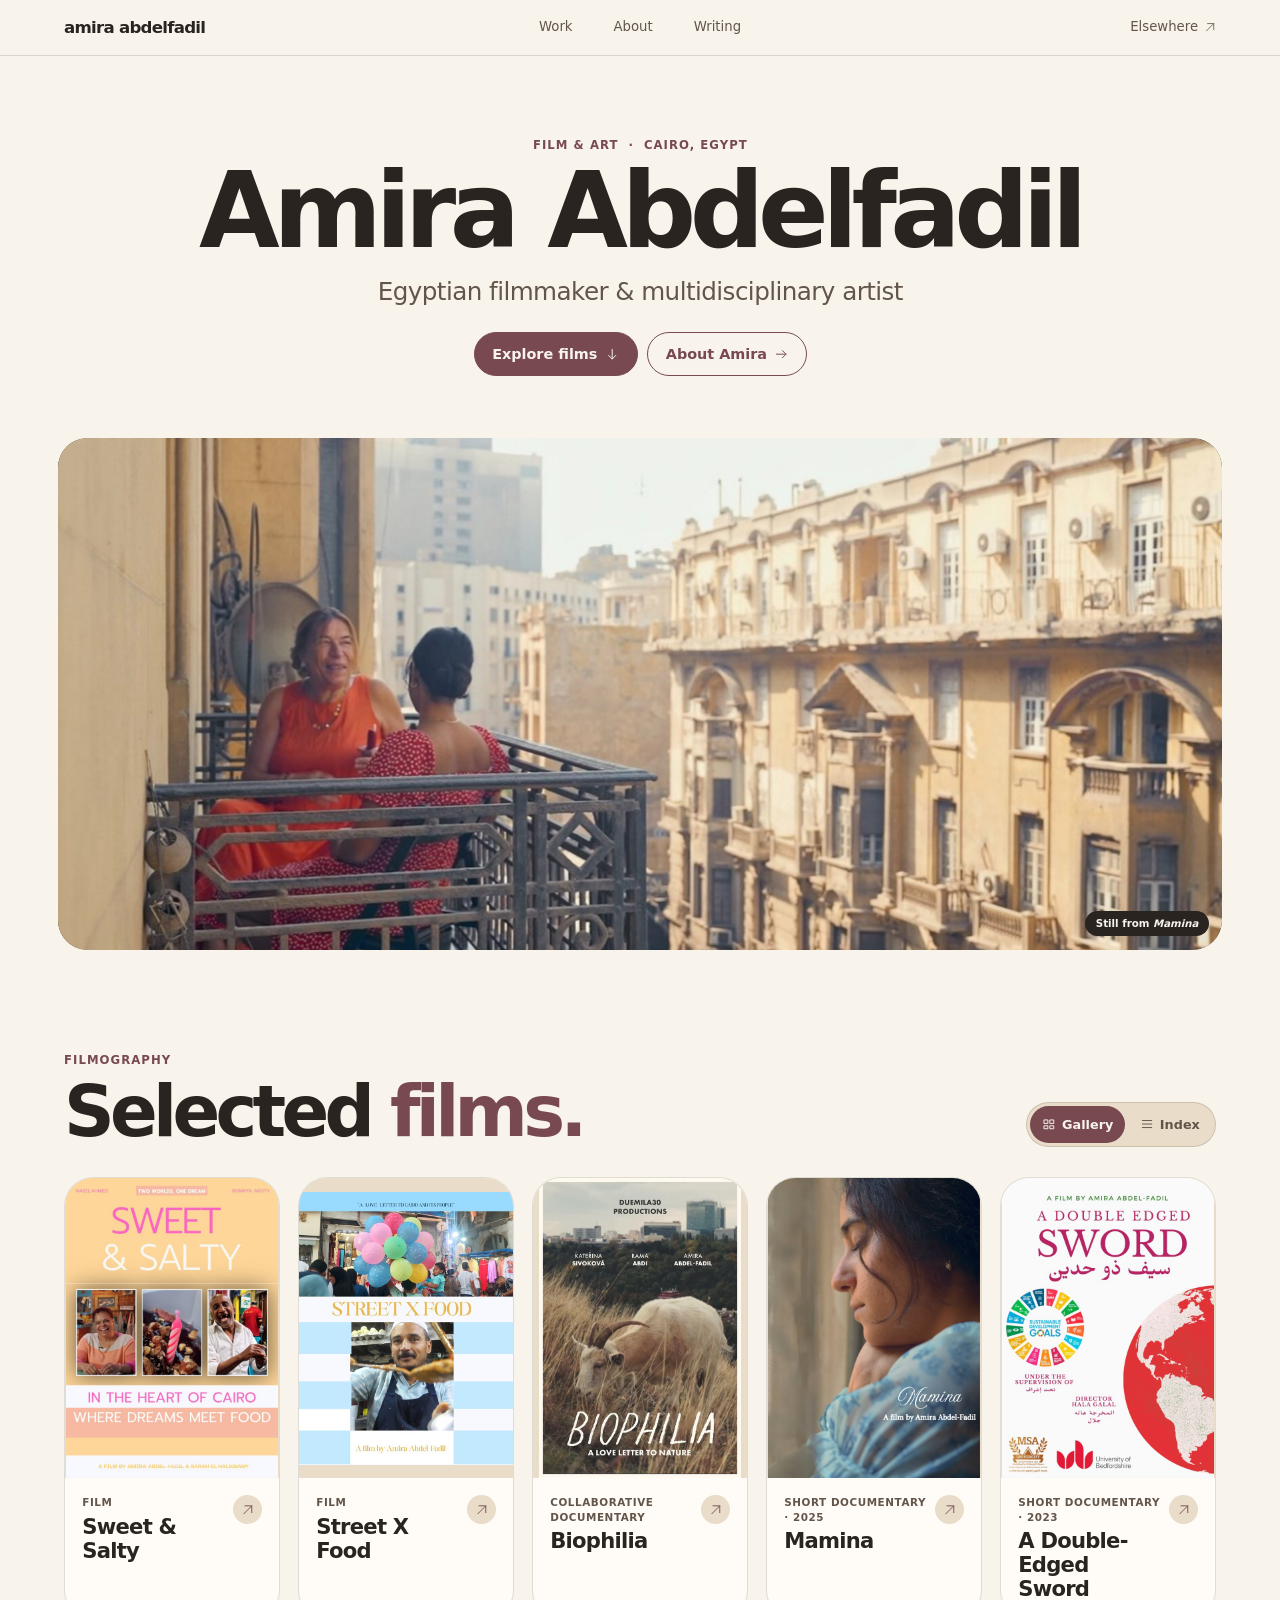
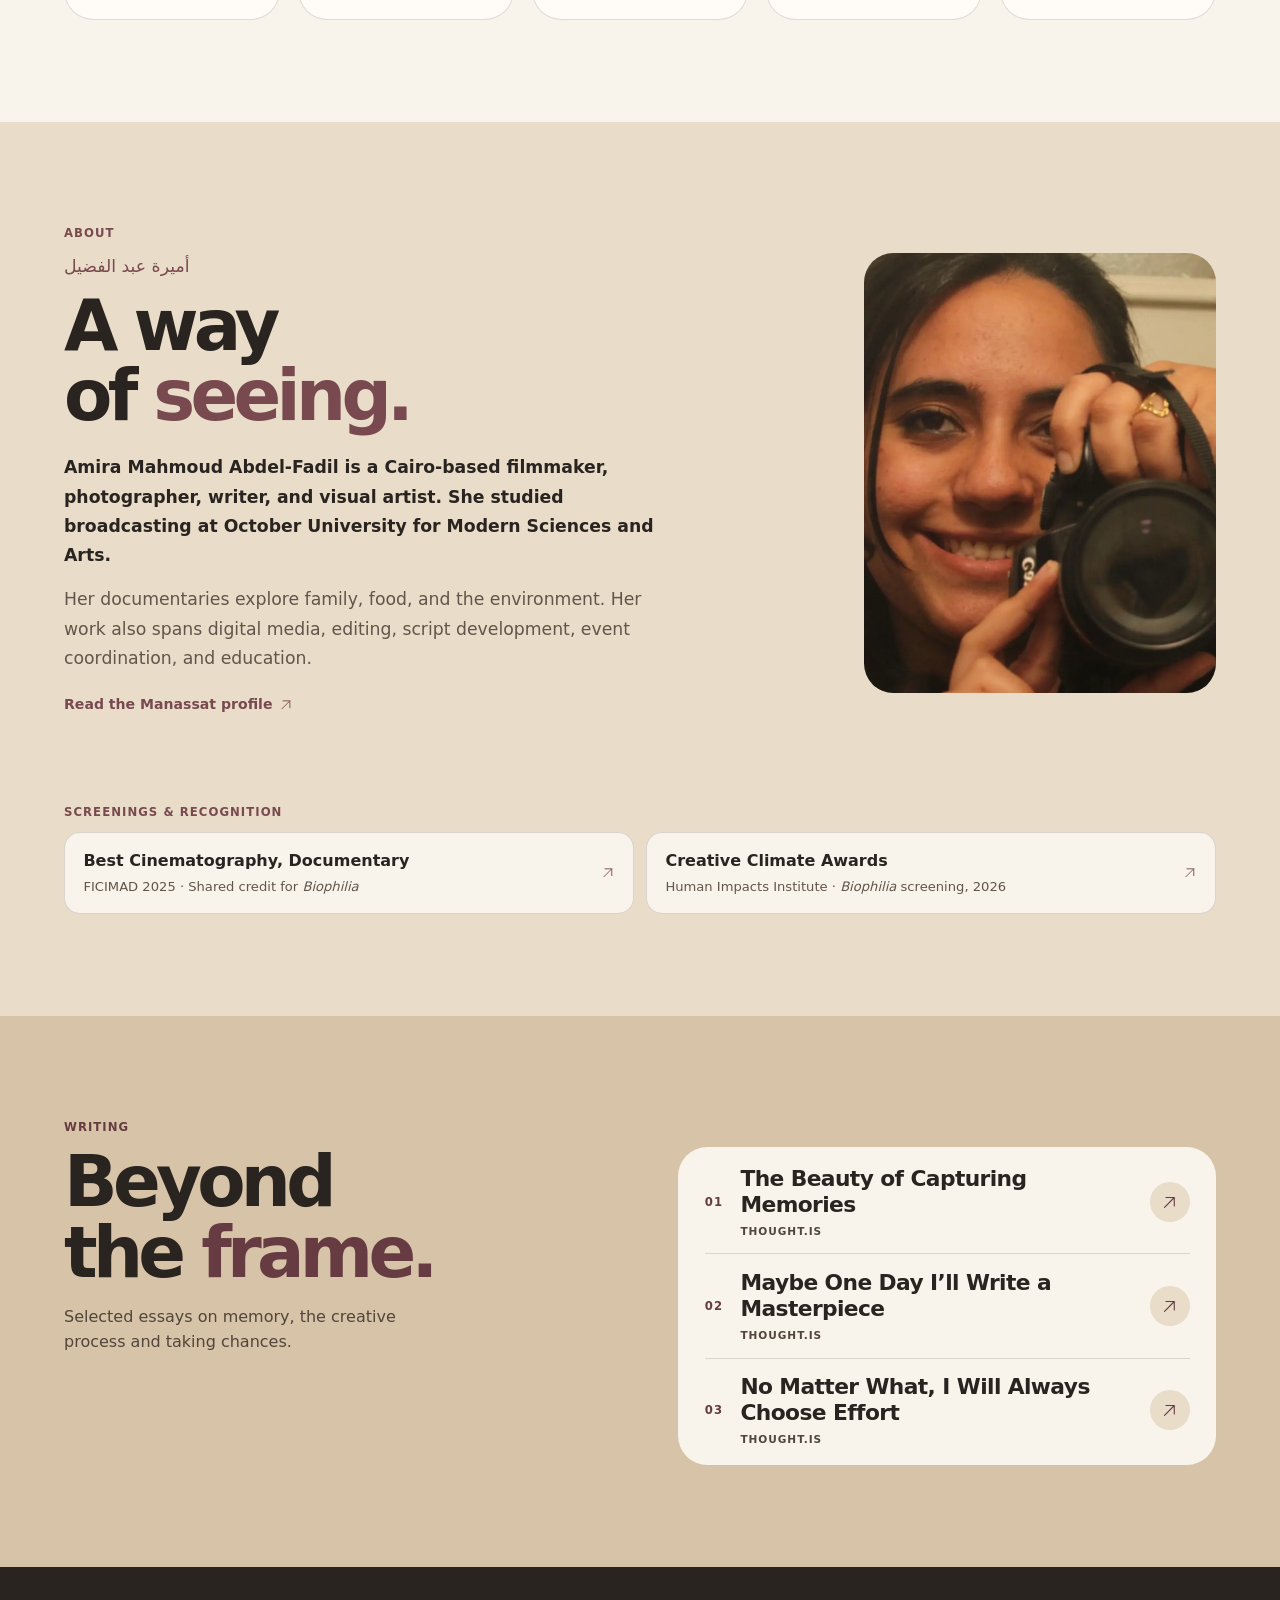
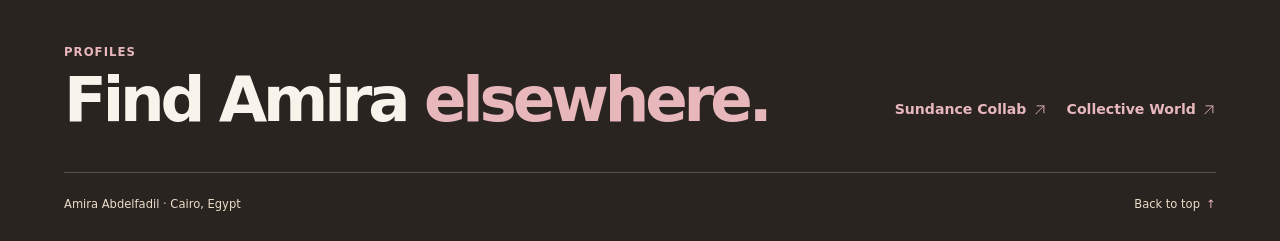
==== index.html @ 5627776b "Publish Amira’s film portfolio" ====
<!doctype html>
<html lang="en">
<head>
  <meta charset="utf-8">
  <meta name="viewport" content="width=device-width, initial-scale=1">
  <meta name="theme-color" content="#f8f4ec">
  <meta name="description" content="Selected films and writing by Amira Abdelfadil, an Egyptian filmmaker and multidisciplinary artist from Cairo.">
  <meta property="og:title" content="Amira Abdelfadil — Film & Art">
  <meta property="og:description" content="Selected films and writing by Amira Abdelfadil, filmmaker and multidisciplinary artist.">
  <meta property="og:image" content="https://theoneabdelrahman.github.io/amira-portfolio/assets/mamina-02.jpg">
  <link rel="stylesheet" href="style.css">
  <script src="site.js" defer></script>
  <title>Amira Abdelfadil — Film & Art</title>
</head>
<body>
  <a class="skip-link" href="#main">Skip to content</a>
  <svg class="symbols" xmlns="http://www.w3.org/2000/svg" aria-hidden="true">
    <symbol id="arrow-up-right" viewBox="0 0 24 24"><path d="M5 19 19 5M7 5h12v12"/></symbol>
    <symbol id="arrow-down" viewBox="0 0 24 24"><path d="M12 4v16m-6-6 6 6 6-6"/></symbol>
    <symbol id="arrow-right" viewBox="0 0 24 24"><path d="M4 12h16m-6-6 6 6-6 6"/></symbol>
    <symbol id="grid-icon" viewBox="0 0 24 24"><rect x="4" y="5" width="6" height="6"/><rect x="14" y="5" width="6" height="6"/><rect x="4" y="15" width="6" height="5"/><rect x="14" y="15" width="6" height="5"/></symbol>
    <symbol id="list-icon" viewBox="0 0 24 24"><path d="M4 6h16M4 12h16M4 18h16"/></symbol>
    <symbol id="close-icon" viewBox="0 0 24 24"><path d="m6 6 12 12M18 6 6 18"/></symbol>
  </svg>

  <header class="topbar">
    <a href="#top" class="brand" aria-label="amira abdelfadil, home">amira abdelfadil</a>
    <nav aria-label="Primary">
      <a href="#work">Work</a>
      <a href="#about">About</a>
      <a href="#writing">Writing</a>
    </nav>
    <a class="topbar-end" href="#elsewhere">Elsewhere <svg class="icon"><use href="#arrow-up-right"/></svg></a>
    <div class="read-progress" aria-hidden="true"></div>
  </header>

  <main id="main" tabindex="-1">
    <section class="hero" id="top" aria-labelledby="hero-title">
      <div class="hero-content">
        <p class="eyebrow hero-kicker">Film &amp; art <span aria-hidden="true">·</span> Cairo, Egypt</p>
        <h1 id="hero-title">Amira Abdelfadil</h1>
        <p class="hero-intro">Egyptian filmmaker &amp; multidisciplinary artist</p>
        <div class="hero-actions">
          <a class="pill" href="#work">Explore films <svg class="icon" aria-hidden="true"><use href="#arrow-down"/></svg></a>
          <a class="pill pill-secondary" href="#about">About Amira <svg class="icon" aria-hidden="true"><use href="#arrow-right"/></svg></a>
        </div>
      </div>
      <figure class="hero-media">
        <picture class="hero-visual">
          <source media="(max-width: 640px)" srcset="assets/mamina-02-small.jpg">
          <img src="assets/mamina-02.jpg" alt="Two women talk on a balcony overlooking Cairo" width="1344" height="709" fetchpriority="high">
        </picture>
        <figcaption class="frame-credit">Still from <i>Mamina</i></figcaption>
      </figure>
    </section>

    <section class="section work" id="work" aria-labelledby="work-title">
      <div class="section-tag eyebrow">Filmography</div>
      <div class="section-heading">
        <h2 class="display" id="work-title">Selected <em>films.</em></h2>
        <div class="view-switch" role="group" aria-label="Filmography view" hidden>
          <button type="button" data-view="gallery" aria-pressed="true"><svg class="icon"><use href="#grid-icon"/></svg> Gallery</button>
          <button type="button" data-view="index" aria-pressed="false"><svg class="icon"><use href="#list-icon"/></svg> Index</button>
        </div>
      </div>
      <div class="film-grid" data-layout="gallery">
        <article class="film-card">
          <a href="#project-sweet-and-salty" data-project="sweet-and-salty" class="film-link" aria-labelledby="film-sweet-and-salty">
            <div class="film-image"><img src="assets/sweet-and-salty-poster.jpg" alt="" width="636" height="900" loading="lazy"><span class="film-no eyebrow" aria-hidden="true">01</span></div>
            <div class="film-caption"><div><p class="eyebrow">Film</p><h3 id="film-sweet-and-salty">Sweet &amp; Salty</h3></div><span class="icon-circle"><svg class="icon" aria-hidden="true"><use href="#arrow-up-right"/></svg></span></div>
          </a>
        </article>
        <article class="film-card">
          <a href="#project-street-x-food" data-project="street-x-food" class="film-link" aria-labelledby="film-street-x-food">
            <div class="film-image"><img src="assets/street-x-food-poster.jpg" alt="" width="707" height="900" loading="lazy"><span class="film-no eyebrow" aria-hidden="true">02</span></div>
            <div class="film-caption"><div><p class="eyebrow">Film</p><h3 id="film-street-x-food">Street X Food</h3></div><span class="icon-circle"><svg class="icon" aria-hidden="true"><use href="#arrow-up-right"/></svg></span></div>
          </a>
        </article>
        <article class="film-card">
          <a href="#project-biophilia" data-project="biophilia" class="film-link" aria-labelledby="film-biophilia">
            <div class="film-image"><img src="assets/biophilia-poster.jpg" alt="" width="607" height="900" loading="lazy"><span class="film-no eyebrow" aria-hidden="true">03</span></div>
            <div class="film-caption"><div><p class="eyebrow">Collaborative documentary</p><h3 id="film-biophilia">Biophilia</h3></div><span class="icon-circle"><svg class="icon" aria-hidden="true"><use href="#arrow-up-right"/></svg></span></div>
          </a>
        </article>
        <article class="film-card">
          <a href="#project-mamina" data-project="mamina" class="film-link" aria-labelledby="film-mamina">
            <div class="film-image"><img src="assets/mamina-poster.jpg" alt="" width="637" height="900" loading="lazy"><span class="film-no eyebrow" aria-hidden="true">04</span></div>
            <div class="film-caption"><div><p class="eyebrow">Short documentary · 2025</p><h3 id="film-mamina">Mamina</h3></div><span class="icon-circle"><svg class="icon" aria-hidden="true"><use href="#arrow-up-right"/></svg></span></div>
          </a>
        </article>
        <article class="film-card">
          <a href="#project-double-edged-sword" data-project="double-edged-sword" class="film-link" aria-labelledby="film-double-edged-sword">
            <div class="film-image"><img src="assets/double-edged-sword-poster.jpg" alt="" width="636" height="900" loading="lazy"><span class="film-no eyebrow" aria-hidden="true">05</span></div>
            <div class="film-caption"><div><p class="eyebrow">Short documentary · 2023</p><h3 id="film-double-edged-sword">A Double-Edged Sword</h3></div><span class="icon-circle"><svg class="icon" aria-hidden="true"><use href="#arrow-up-right"/></svg></span></div>
          </a>
        </article>
      </div>
      <div class="film-details">
        <article class="film-detail" id="project-sweet-and-salty">
          <div class="project-lead">
            <img class="project-poster" src="assets/sweet-and-salty-poster.jpg" alt="Sweet &amp; Salty poster" width="636" height="900" loading="lazy">
            <div class="dialog-copy">
              <p class="eyebrow">Film</p>
              <h3 tabindex="-1">Sweet &amp; Salty</h3>
              <h4>Synopsis</h4>
              <p>From the heart of Cairo, Nabil and Somaya are strangers pursuing dreams rooted in their love of food. Though their paths are different, their stories echo one another. Each navigates the delicate space between ambition and circumstance, shaped by memory, sacrifice, and the people who surround them.</p>
              <dl><div><dt>A film by</dt><dd>Amira Abdel-Fadil &amp; Sarah El Halawany</dd></div></dl>
            </div>
          </div>
        </article>
        <article class="film-detail" id="project-street-x-food">
          <div class="project-lead">
            <img class="project-poster" src="assets/street-x-food-poster.jpg" alt="Street X Food poster" width="707" height="900" loading="lazy">
            <div class="dialog-copy">
              <p class="eyebrow">Film</p>
              <h3 tabindex="-1">Street X Food</h3>
              <h4>Poster tagline</h4>
              <p>“A love letter to Cairo and its people.”</p>
              <dl><div><dt>A film by</dt><dd>Amira Abdel-Fadil</dd></div></dl>
            </div>
          </div>
          <div class="film-stills">
            <h4>Film stills</h4>
            <div class="still-grid">
              <img src="assets/street-x-food-01.jpg" alt="A pan of food at a street food stand" width="1120" height="573" loading="lazy">
              <img src="assets/street-x-food-02.jpg" alt="Two men seated in a market street" width="1120" height="571" loading="lazy">
              <img src="assets/street-x-food-03.jpg" alt="Birds perched along a steel structure against a blue sky" width="1120" height="573" loading="lazy">
              <img src="assets/street-x-food-04.jpg" alt="The Nile and a palm-lined bank in daylight" width="1120" height="574" loading="lazy">
            </div>
          </div>
        </article>
        <article class="film-detail" id="project-biophilia">
          <div class="project-lead">
            <img class="project-poster" src="assets/biophilia-poster.jpg" alt="Biophilia poster" width="607" height="900" loading="lazy">
            <div class="dialog-copy">
              <p class="eyebrow">Collaborative documentary · 29 min 53 sec</p>
              <h3 tabindex="-1">Biophilia</h3>
              <h4>Synopsis</h4>
              <p>In this increasingly fast-paced world, especially in big urban cities, everything is becoming man-made, and we indulge and indulge. Every once in a while, if we’re lucky enough, we get to turn the volume down and be humbled by the greatest artist: nature. It has the ability to remind us of what is real and natural amidst the noise. This is an open invitation to embrace the beauty of nature in urban spaces, notice what it can be despite endless urbanization, and become one with it. While everything manufactured can seem like a feat of genius, nature, too, deserves to be celebrated and embraced.</p>
              <dl><div><dt>Co-directors</dt><dd>Kateřina Sivoková, Rama Abdi &amp; Amira Abdel-Fadil</dd></div><div><dt>Recognition</dt><dd>FICIMAD 2025 Best Cinematography, Documentary (shared)</dd></div></dl>
              <div class="dialog-links"><a class="line-link" href="https://www.humanimpactsinstitute.org/product-page/biophilia-amira-abdel-fadil">Exhibition listing <svg class="icon" aria-hidden="true"><use href="#arrow-up-right"/></svg></a><a class="line-link" href="https://www.greenfestival.pl/wp-content/uploads/2025/08/Folder-ENG-2025_compressed.pdf">Festival credits <svg class="icon" aria-hidden="true"><use href="#arrow-up-right"/></svg></a></div>
            </div>
          </div>
          <div class="film-stills">
            <h4>Film stills</h4>
            <div class="still-grid">
              <img src="assets/biophilia-01.jpg" alt="A tree and a green cart along an urban road" width="1120" height="563" loading="lazy">
              <img src="assets/biophilia-02.jpg" alt="A person in blue looking down a narrow city street" width="1120" height="652" loading="lazy">
              <img src="assets/biophilia-03.jpg" alt="A goat with a city in the distance" width="1120" height="630" loading="lazy">
            </div>
          </div>
        </article>
        <article class="film-detail" id="project-mamina">
          <div class="project-lead">
            <img class="project-poster" src="assets/mamina-poster.jpg" alt="Mamina poster" width="637" height="900" loading="lazy">
            <div class="dialog-copy">
              <p class="eyebrow">Short documentary · Manassat 2025</p>
              <h3 tabindex="-1">Mamina <span lang="ar" dir="rtl">مامينا</span></h3>
              <h4>Synopsis</h4>
              <p>Amira, a young woman deeply attached to her grandmother, is struggling to cope with her loss. Their bond was nurtured in her grandmother’s kitchen through cooking and sharing meals together. Now, without her grandmother’s abundant love, Amira feels lost and misses her terribly. As she grieves and searches for love in those around her, including her mother, and within herself, she begins to uncover what might be the key to moving forward despite the pain.</p>
              <dl><div><dt>Director &amp; writer</dt><dd>Amira Mahmoud Abdel-Fadil</dd></div><div><dt>Producer</dt><dd>IMS Nazra</dd></div><div><dt>Cinematography</dt><dd>Menna Ahmed</dd></div><div><dt>Editing</dt><dd>Hisham Abdelrazek</dd></div></dl>
              <div class="dialog-links"><a class="line-link" href="https://collab.sundance.org/catalog/Mamina-2026-01-28-044318">Sundance Collab preview <svg class="icon" aria-hidden="true"><use href="#arrow-up-right"/></svg></a><a class="line-link" href="https://fife-turbot-aj3c.squarespace.com/2025-films/mamina">Festival credits <svg class="icon" aria-hidden="true"><use href="#arrow-up-right"/></svg></a></div>
            </div>
          </div>
          <div class="film-stills">
            <h4>Film stills</h4>
            <div class="still-grid">
              <img src="assets/mamina-01.jpg" alt="A pot and pan on a kitchen stove" width="1120" height="578" loading="lazy">
              <img src="assets/mamina-02.jpg" alt="Two women talk on a balcony overlooking Cairo" width="1344" height="709" loading="lazy">
              <img src="assets/mamina-03.jpg" alt="Two people in bright clothes lying in grass" width="1120" height="624" loading="lazy">
            </div>
          </div>
        </article>
        <article class="film-detail" id="project-double-edged-sword">
          <div class="project-lead">
            <img class="project-poster" src="assets/double-edged-sword-poster.jpg" alt="A Double-Edged Sword poster" width="636" height="900" loading="lazy">
            <div class="dialog-copy">
              <p class="eyebrow">Short documentary · Manassat 2023 · 13 min 15 sec</p>
              <h3 tabindex="-1">A Double-Edged Sword <span lang="ar" dir="rtl">سيف ذو حدين</span></h3>
              <h4>Synopsis</h4>
              <p>A short documentary about food waste in the food chain and its link to climate change and hunger.</p>
              <dl><div><dt>Director, producer, cinematographer &amp; editor</dt><dd>Amira Abdel-Fadil</dd></div><div><dt>Co-writers</dt><dd>Amira Abdel-Fadil &amp; Magda Baraka</dd></div></dl>
              <div class="dialog-links"><a class="line-link" href="https://fife-turbot-aj3c.squarespace.com/2023-films/a-double-edged-sword">Festival credits <svg class="icon" aria-hidden="true"><use href="#arrow-up-right"/></svg></a></div>
            </div>
          </div>
          <div class="film-stills">
            <h4>Film stills</h4>
            <div class="still-grid">
              <img src="assets/double-edged-sword-01.jpg" alt="A person in a red shirt lying in grass" width="1120" height="653" loading="lazy">
              <img src="assets/double-edged-sword-02.jpg" alt="A person working among rows of crops" width="1120" height="648" loading="lazy">
              <img src="assets/double-edged-sword-03.jpg" alt="Cattle in a dry field" width="1120" height="662" loading="lazy">
            </div>
          </div>
        </article>
      </div>
    </section>

    <section class="section about" id="about" aria-labelledby="about-title">
      <div class="section-tag eyebrow">About</div>
      <div class="about-grid">
        <div class="about-title">
          <p lang="ar" dir="rtl" class="arabic-name">أميرة عبد الفضيل</p>
          <h2 class="display" id="about-title">A way of <em>seeing.</em></h2>
        </div>
        <div class="about-copy">
          <p>Amira Mahmoud Abdel-Fadil is a Cairo-based filmmaker, photographer, writer, and visual artist. She studied broadcasting at October University for Modern Sciences and Arts.</p>
          <p>Her documentaries explore family, food, and the environment. Her work also spans digital media, editing, script development, event coordination, and education.</p>
          <a class="line-link" href="https://fife-turbot-aj3c.squarespace.com/2025-films/mamina">Read the Manassat profile <svg class="icon"><use href="#arrow-up-right"/></svg></a>
        </div>
        <img class="about-portrait" src="assets/amira-portrait.jpg" alt="Amira holding a camera" width="540" height="720" loading="lazy">
      </div>
      <div class="recognition">
        <span class="eyebrow">Screenings &amp; recognition</span>
        <a href="https://ficimad.com/wp-content/uploads/2025/06/FICIMAD-AWARDS2025.pdf"><span><strong>Best Cinematography, Documentary</strong><span class="recognition-meta">FICIMAD 2025 · Shared credit for <i>Biophilia</i></span></span><svg class="icon"><use href="#arrow-up-right"/></svg></a>
        <a href="https://www.humanimpactsinstitute.org/cca2026"><span><strong>Creative Climate Awards</strong><span class="recognition-meta">Human Impacts Institute · <i>Biophilia</i> screening, 2026</span></span><svg class="icon"><use href="#arrow-up-right"/></svg></a>
      </div>
    </section>

    <section class="section writing" id="writing" aria-labelledby="writing-title">
      <div class="section-tag eyebrow">Writing</div>
      <div class="writing-grid">
        <div><h2 class="display" id="writing-title">Beyond the <em>frame.</em></h2><p class="section-deck">Selected essays on memory, the creative process and taking chances.</p></div>
        <div class="essay-list">
          <a class="essay" href="https://thought.is/the-beauty-of-capturing-memories/"><span class="eyebrow">01</span><span><strong>The Beauty of Capturing Memories</strong><span class="eyebrow">Thought.is</span></span><span class="icon-circle"><svg class="icon"><use href="#arrow-up-right"/></svg></span></a>
          <a class="essay" href="https://thought.is/maybe-one-day-ill-write-a-masterpiece/"><span class="eyebrow">02</span><span><strong>Maybe One Day I’ll Write a Masterpiece</strong><span class="eyebrow">Thought.is</span></span><span class="icon-circle"><svg class="icon"><use href="#arrow-up-right"/></svg></span></a>
          <a class="essay" href="https://thought.is/no-matter-what-i-will-always-choose-effort/"><span class="eyebrow">03</span><span><strong>No Matter What, I Will Always Choose Effort</strong><span class="eyebrow">Thought.is</span></span><span class="icon-circle"><svg class="icon"><use href="#arrow-up-right"/></svg></span></a>
        </div>
      </div>
    </section>
  </main>

  <footer class="section footer" id="elsewhere" aria-labelledby="elsewhere-title">
    <div class="section-tag eyebrow">Profiles</div>
    <div class="footer-main">
      <h2 class="display" id="elsewhere-title">Find Amira <em>elsewhere.</em></h2>
      <div class="footer-links">
        <a class="line-link" href="https://collab.sundance.org/catalog/Mamina-2026-01-28-044318">Sundance Collab <svg class="icon"><use href="#arrow-up-right"/></svg></a>
        <a class="line-link" href="https://collective.world/author/amira-abdel-fadil/">Collective World <svg class="icon"><use href="#arrow-up-right"/></svg></a>
      </div>
    </div>
    <div class="footer-base eyebrow"><span>Amira Abdelfadil <span class="mid-dot">·</span> Cairo, Egypt</span><a href="#top">Back to top <span aria-hidden="true">↑</span></a></div>
  </footer>

  <dialog class="project-dialog" aria-labelledby="project-title">
    <div class="dialog-bar eyebrow"><span>Selected films <span class="dialog-count"></span></span><button type="button" class="icon-circle" data-close aria-label="Close film details"><svg class="icon"><use href="#close-icon"/></svg></button></div>
    <div class="dialog-content"></div>
    <div class="dialog-bottom"><button type="button" data-step="-1" class="line-link"><span aria-hidden="true">←</span> Previous film</button><button type="button" data-step="1" class="line-link">Next film <span aria-hidden="true">→</span></button></div>
  </dialog>

</body>
</html>
---- style.css ----
:root {
  color-scheme: light;
  --espresso: #292420;
  --ivory: #f8f4ec;
  --latte: #e9dcc9;
  --beige: #d7c3a7;
  --burgundy: #784a50;
  --surface: #fffcf7;
  --text: var(--espresso);
  --muted: #62554a;
  --accent: var(--burgundy);
  --accent-text: var(--ivory);
  --line: #29242026;
  --font: -apple-system, BlinkMacSystemFont, "Segoe UI", system-ui, sans-serif;
  --edge: clamp(1.25rem, 4.5vw, 4.5rem);
  --gutter: max(var(--edge), calc((100% - 72rem) / 2));
  --header-height: 3.5rem;
  --radius: clamp(1.15rem, 2.3vw, 1.85rem);
  --ease: cubic-bezier(.2,.75,.25,1);
}

*, *::before, *::after { box-sizing: border-box; }
html { scroll-behavior: smooth; scroll-padding-top: calc(var(--header-height) + 1rem); }
body { margin: 0; background: var(--ivory); color: var(--text); font: 1rem/1.55 var(--font); }
body:has(dialog[open]) { overflow: hidden; }
a { color: inherit; text-decoration: none; }
button { color: inherit; font: inherit; cursor: pointer; }
button, a { -webkit-tap-highlight-color: transparent; }
:focus-visible { outline: 2px solid var(--accent); outline-offset: 4px; }
::selection { background: var(--accent); color: var(--accent-text); }
img { display: block; max-width: 100%; }
p, h1, h2, h3, h4, dl, dd, figure { margin: 0; }
[hidden], .symbols { display: none !important; }
.icon { width: 1.05rem; height: 1.05rem; fill: none; stroke: currentColor; stroke-width: 1.6; stroke-linecap: round; stroke-linejoin: round; flex: none; }
.eyebrow { font-size: .73rem; font-weight: 650; line-height: 1.4; letter-spacing: .09em; text-transform: uppercase; }
.skip-link { position: fixed; z-index: 20; inset: .65rem auto auto .65rem; padding: .65rem 1rem; border-radius: 1.5rem; color: var(--ivory); background: var(--burgundy); transform: translateY(-180%); }
.skip-link:focus { transform: none; }

.topbar {
  position: sticky;
  inset: 0 0 auto;
  z-index: 5;
  height: var(--header-height);
  display: grid;
  grid-template-columns: 1fr auto 1fr;
  align-items: center;
  padding-inline: var(--gutter);
  border-bottom: 1px solid var(--line);
  background: #f8f4ecf2;
  backdrop-filter: blur(18px);
  transition: box-shadow .3s;
}
.topbar.scrolled { box-shadow: 0 4px 20px #2924200e; }
.brand { display: inline-flex; min-height: 2.75rem; align-items: center; justify-self: start; font-size: clamp(.88rem, 1.4vw, 1.04rem); font-weight: 700; letter-spacing: -.045em; white-space: nowrap; }
.topbar nav { display: flex; align-items: center; gap: clamp(.8rem, 3.2vw, 2.65rem); }
.topbar nav a, .topbar-end { display: inline-flex; align-items: center; min-height: 2.75rem; font-size: .83rem; font-weight: 540; color: var(--muted); transition: color .2s; }
.topbar nav a:hover, .topbar nav a[aria-current], .topbar-end:hover { color: var(--accent); }
.topbar nav a[aria-current] { text-decoration: underline; text-decoration-thickness: 1px; text-underline-offset: .32rem; }
.topbar-end { justify-self: end; gap: .35rem; }
.topbar-end .icon { width: .77rem; height: .77rem; }
.read-progress { position: absolute; inset: auto 0 -1px; height: 1px; background: var(--accent); transform: scaleX(var(--progress, 0)); transform-origin: left; }

.hero {
  padding: clamp(3.4rem, 6.3vw, 6.3rem) var(--edge) 0;
  text-align: center;
}
.hero-content { margin: 0 auto clamp(2.4rem, 4.8vw, 4.25rem); }
.hero-kicker { color: var(--accent); }
.hero-kicker span { margin-inline: .3rem; }
.hero h1 {
  margin: .45rem auto .8rem;
  max-width: 14ch;
  font-size: clamp(3.3rem, 8.15vw, 7.5rem);
  font-weight: 690;
  line-height: .98;
  letter-spacing: -.062em;
  word-spacing: .035em;
  text-wrap: balance;
}
.hero-intro {
  color: var(--muted);
  margin-inline: auto;
  max-width: 34ch;
  font-size: clamp(1.08rem, 2vw, 1.54rem);
  font-weight: 530;
  line-height: 1.35;
  letter-spacing: -.023em;
  text-wrap: balance;
}
.hero-actions { display: flex; flex-wrap: wrap; justify-content: center; gap: .6rem; margin-top: 1.5rem; }
.pill {
  min-height: 2.75rem;
  display: inline-flex;
  gap: .45rem;
  align-items: center;
  justify-content: center;
  padding: .55rem 1.1rem;
  border: 1px solid var(--accent);
  border-radius: 999px;
  background: var(--accent);
  color: var(--accent-text);
  font-size: .9rem;
  font-weight: 620;
  transition: background .24s, border-color .24s, color .24s;
}
.pill:hover { background: var(--espresso); border-color: var(--espresso); }
.pill-secondary { background: transparent; color: var(--accent); }
.pill-secondary:hover { background: var(--accent); border-color: var(--accent); color: var(--accent-text); }
.pill .icon { width: .9rem; height: .9rem; }
.hero-media {
  position: relative;
  isolation: isolate;
  overflow: hidden;
  width: min(100%, 82rem);
  height: clamp(21rem, 40vw, 34rem);
  margin-inline: auto;
  border-radius: var(--radius);
  background: var(--espresso);
}
.hero-visual { position: absolute; inset: 0; transform: translate3d(var(--drift-x, 0), var(--drift-y, 0), 0) scale(1.12); }
.hero-visual img { width: 100%; height: 100%; object-fit: cover; object-position: 53% 57%; }
.frame-credit {
  position: absolute;
  bottom: .85rem;
  right: .85rem;
  color: var(--ivory);
  background: var(--espresso);
  border-radius: 999px;
  padding: .3rem .65rem;
  font-size: .64rem;
  font-weight: 550;
}

.section { padding: clamp(4rem, 8vw, 8rem) var(--gutter); }
.section-tag { color: var(--accent); }
.section-heading { display: flex; justify-content: space-between; align-items: end; gap: 1.1rem; margin: .5rem 0 1.9rem; }
.display {
  font-size: clamp(2.5rem, 5.5vw, 5.6rem);
  font-weight: 680;
  line-height: 1;
  letter-spacing: -.067em;
  text-wrap: balance;
}
.display em { font-style: normal; color: var(--accent); }
.view-switch { display: flex; align-items: center; flex: none; gap: .18rem; border: 1px solid var(--line); border-radius: 999px; padding: .2rem; background: var(--latte); }
.view-switch button {
  display: flex;
  align-items: center;
  justify-content: center;
  min-height: 2.3rem;
  gap: .35rem;
  padding: .25rem .75rem;
  border: 0;
  border-radius: 999px;
  background: transparent;
  color: var(--muted);
  font-size: .8rem;
  font-weight: 620;
  transition: background .25s, color .25s;
}
.view-switch .icon { width: .88rem; height: .88rem; }
.view-switch button:hover { color: var(--accent); }
.view-switch button[aria-pressed="true"] { color: var(--accent-text); background: var(--accent); }

.film-grid { display: grid; grid-template-columns: repeat(5, minmax(0, 1fr)); gap: clamp(.75rem, 1.4vw, 1.25rem); }
.film-card { display: flex; min-width: 0; }
.film-link {
  display: flex;
  flex-direction: column;
  width: 100%;
  min-width: 0;
  overflow: hidden;
  border: 1px solid var(--line);
  border-radius: var(--radius);
  background: var(--surface);
  transition: box-shadow .35s var(--ease), border-color .35s;
}
.film-link:hover, .film-link:focus-visible { border-color: #784a5066; box-shadow: 0 12px 32px #29242010; }
.film-image { position: relative; aspect-ratio: 5 / 7; overflow: hidden; background: var(--latte); }
.film-image img { width: 100%; height: 100%; object-fit: contain; }
.film-no { display: none; }
.film-caption { display: flex; flex: 1; justify-content: space-between; gap: .5rem; align-items: start; padding: clamp(.7rem, 1.35vw, 1.1rem); }
.film-caption .eyebrow { color: var(--muted); font-size: .65rem; letter-spacing: .055em; }
.film-caption p span { color: var(--accent); }
.film-caption h3 { margin-top: .3rem; font-size: clamp(1.12rem, 1.65vw, 1.5rem); font-weight: 670; line-height: 1.14; letter-spacing: -.035em; }
.film-caption .icon-circle { width: 1.8rem; height: 1.8rem; }
.film-caption .icon { width: .85rem; height: .85rem; }
.icon-circle {
  display: inline-grid;
  place-items: center;
  flex: none;
  width: 2.5rem;
  height: 2.5rem;
  padding: 0;
  border: 1px solid transparent;
  border-radius: 50%;
  color: var(--accent);
  background: var(--latte);
  transition: color .25s, background .25s, border-color .25s;
}
.film-link:hover .icon-circle, .film-link:focus-visible .icon-circle, .essay:hover .icon-circle, button.icon-circle:hover { color: var(--accent-text); background: var(--accent); }
.film-grid[data-layout="index"] { grid-template-columns: 1fr; gap: .55rem; }
.film-grid[data-layout="index"] .film-link { display: grid; grid-template-columns: clamp(3rem, 8vw, 4.2rem) minmax(0, 1fr); gap: clamp(.65rem, 1.5vw, 1.4rem); align-items: center; padding: .45rem; border-radius: 1rem; }
.film-grid[data-layout="index"] .film-image { border-radius: .55rem; }
.film-grid[data-layout="index"] .film-caption { align-items: center; padding: .25rem .45rem .25rem 0; }
.film-grid[data-layout="index"] .film-no { display: block; position: absolute; bottom: .2rem; left: .2rem; padding: .12rem .27rem; border-radius: .25rem; color: var(--ivory); background: var(--espresso); font-size: .57rem; }

.about { background: var(--latte); }
.about-grid, .writing-grid { display: grid; grid-template-columns: minmax(0, 1fr) minmax(0, 1fr); gap: clamp(1.75rem, 6vw, 6.75rem); margin-top: .75rem; }
.about-grid { grid-template-columns: minmax(0, 1fr) minmax(14rem, .72fr); grid-template-rows: auto 1fr; row-gap: 1.35rem; }
.about-title, .about-copy { grid-column: 1; }
.about-portrait { grid-column: 2; grid-row: 1 / 3; justify-self: end; width: min(100%, 22rem); height: auto; aspect-ratio: 4 / 5; object-fit: cover; border-radius: var(--radius); }
.about-title .display { max-width: 10ch; }
.arabic-name { width: fit-content; margin-bottom: .7rem; font-size: 1.08rem; color: var(--accent); }
.about-copy p { max-width: 56ch; color: var(--muted); font-size: clamp(1rem, 1.35vw, 1.15rem); line-height: 1.7; }
.about-copy p:first-child { color: var(--text); font-weight: 550; }
.about-copy p + p { margin-top: .9rem; }
.line-link {
  display: inline-flex;
  width: fit-content;
  min-height: 2.75rem;
  gap: .4rem;
  align-items: center;
  padding: 0;
  border: 0;
  background: transparent;
  color: var(--accent);
  font-size: .88rem;
  font-weight: 620;
  text-align: start;
}
.line-link:hover { text-decoration: underline; text-underline-offset: .22em; }
.line-link .icon { width: .86rem; height: .86rem; }
.about-copy .line-link { margin-top: .6rem; }
.recognition {
  display: grid;
  grid-template-columns: repeat(2, minmax(0, 1fr));
  gap: .75rem;
  margin-top: clamp(2.75rem, 6vw, 5rem);
}
.recognition > .eyebrow { grid-column: 1 / -1; color: var(--accent); }
.recognition a {
  display: flex;
  align-items: center;
  justify-content: space-between;
  gap: .7rem;
  padding: 1rem 1.15rem;
  border: 1px solid var(--line);
  border-radius: 1rem;
  background: var(--ivory);
}
.recognition strong, .recognition-meta { display: block; }
.recognition strong { font-size: 1rem; font-weight: 650; }
.recognition-meta { margin-top: .18rem; font-size: .82rem; color: var(--muted); }
.recognition .icon { color: var(--accent); width: .85rem; height: .85rem; }
.recognition a:hover strong { color: var(--accent); }

.writing { --accent: #663c42; --muted: #51453c; background: var(--beige); }
.writing-grid { align-items: start; }
.writing-grid .display { max-width: 11ch; }
.section-deck { margin-top: 1.05rem; color: var(--muted); max-width: 33ch; }
.essay-list { padding: .2rem clamp(.85rem, 2.1vw, 1.65rem); border-radius: var(--radius); background: var(--ivory); }
.essay { display: grid; grid-template-columns: auto minmax(0, 1fr) auto; align-items: center; gap: clamp(.6rem, 1.35vw, 1.15rem); padding: .95rem 0; }
.essay + .essay { border-top: 1px solid var(--line); }
.essay > .eyebrow { color: var(--accent); }
.essay strong { display: block; font-size: clamp(1rem, 1.7vw, 1.36rem); font-weight: 650; line-height: 1.22; letter-spacing: -.027em; }
.essay strong + span { display: block; margin-top: .3rem; color: var(--muted); font-size: .66rem; }

.footer {
  --text: var(--ivory);
  --muted: var(--latte);
  --accent: #e7b7bc;
  --accent-text: var(--espresso);
  --line: #f8f4ec35;
  padding-block: clamp(3rem, 6vw, 6rem) 1rem;
  color: var(--text);
  background: var(--espresso);
}
.footer-main { display: flex; flex-wrap: wrap; align-items: end; justify-content: space-between; gap: .8rem 2.1rem; margin: .55rem 0 2.5rem; }
.footer .display { font-size: clamp(2.35rem, 4.9vw, 4.5rem); }
.footer-links { display: flex; flex-wrap: wrap; gap: 0 1.25rem; }
.footer-base { display: flex; align-items: center; flex-wrap: wrap; justify-content: space-between; gap: .2rem .75rem; padding-top: .6rem; border-top: 1px solid var(--line); color: var(--muted); font-size: .72rem; font-weight: 500; letter-spacing: 0; text-transform: none; }
.footer-base a { display: flex; align-items: center; gap: .4rem; min-height: 2.65rem; }
.footer-base a:hover, .mid-dot, .footer-base a span { color: var(--accent); }

.project-dialog {
  width: min(55rem, calc(100% - 1.5rem));
  max-height: calc(100% - 1.5rem);
  max-height: calc(100dvh - 1.5rem);
  margin: auto;
  padding: 0;
  border: 1px solid var(--line);
  border-radius: var(--radius);
  background: var(--ivory);
  color: var(--text);
  box-shadow: 0 24px 80px #29242036;
}
.project-dialog[open] { animation: panel-in .4s var(--ease) both; }
.project-dialog::backdrop { background: #292420c2; animation: fade-in .35s ease both; }
.dialog-bar, .dialog-bottom { display: flex; align-items: center; justify-content: space-between; gap: 1rem; padding: .45rem clamp(1rem, 4vw, 2.65rem); }
.dialog-bar { position: sticky; top: 0; z-index: 1; background: var(--ivory); color: var(--muted); border-bottom: 1px solid var(--line); }
.dialog-count { padding-left: .55rem; color: var(--accent); }
.film-details { display: grid; gap: 1rem; margin-top: 1.25rem; }
.film-detail { border: 1px solid var(--line); border-radius: var(--radius); background: var(--surface); }
.dialog-ready:not(:has(:target)), .dialog-ready .film-detail:not(:target) { display: none; }
.project-lead { display: grid; grid-template-columns: minmax(9rem, .5fr) minmax(0, 1fr); align-items: start; gap: clamp(1rem, 4vw, 2.45rem); padding: clamp(1rem, 4vw, 2.65rem); }
.project-poster { width: 100%; height: auto; border-radius: .85rem; }
.dialog-copy .eyebrow { color: var(--accent); }
.dialog-copy h3 { margin: .45rem 0 .85rem; font-size: clamp(1.9rem, 4.3vw, 3.4rem); font-weight: 680; line-height: 1.02; letter-spacing: -.06em; }
.dialog-copy h3 span { display: block; margin-top: .3rem; font: 500 .46em/1.3 var(--font); color: var(--muted); }
.dialog-copy h4, .film-stills h4 { margin-bottom: .35rem; font-size: .95rem; font-weight: 680; }
.dialog-copy p:not(.eyebrow) { max-width: 62ch; color: var(--muted); }
.dialog-copy dl { display: grid; gap: .8rem 1.5rem; grid-template-columns: repeat(auto-fit, minmax(min(100%, 13rem), 1fr)); border-top: 1px solid var(--line); padding-top: .9rem; margin-top: 1.25rem; }
.dialog-copy dt { color: var(--accent); font-size: .82rem; font-weight: 630; }
.dialog-copy dd { font-size: .93rem; }
.dialog-links { display: flex; flex-wrap: wrap; gap: .2rem 1rem; margin-top: .9rem; }
.dialog-bottom { border-top: 1px solid var(--line); }
.film-stills { padding: 0 clamp(1rem, 4vw, 2.65rem) clamp(1rem, 4vw, 2.65rem); }
.still-grid { display: grid; grid-template-columns: repeat(2, minmax(0, 1fr)); gap: .65rem; }
.still-grid img { width: 100%; height: auto; aspect-ratio: 16 / 9; object-fit: contain; border-radius: .65rem; background: var(--latte); }

@keyframes panel-in {
  from { opacity: 0; transform: translateY(.95rem) scale(.99); }
  to { opacity: 1; transform: none; }
}
@keyframes screen-in {
  from { opacity: 0; clip-path: inset(5% round var(--radius)); }
  to { opacity: 1; clip-path: inset(0 round var(--radius)); }
}
@keyframes fade-in { from { opacity: 0; } to { opacity: 1; } }
.hero-content > * { animation: panel-in .7s var(--ease) both; }
.hero-content h1 { animation-delay: .055s; }
.hero-intro { animation-delay: .11s; }
.hero-actions { animation-delay: .16s; }
.hero-media { animation: screen-in 1s var(--ease) both; }

@media (max-width: 1030px) {
  .film-grid { grid-template-columns: repeat(3, minmax(0, 1fr)); }
}

@media (max-width: 720px) {
  .about-grid, .writing-grid { grid-template-columns: 1fr; gap: 1.2rem; }
  .about-grid { grid-template-rows: none; }
  .about-portrait { grid-area: auto; justify-self: start; }
  .about-title .display, .writing-grid .display { max-width: none; text-wrap: initial; }
  .film-grid { grid-template-columns: repeat(2, minmax(0, 1fr)); }
}

@media (max-width: 540px) {
  :root { --header-height: 3.35rem; }
  .topbar { display: flex; justify-content: space-between; gap: .6rem; }
  .topbar nav { gap: clamp(.55rem, 3vw, 1rem); }
  .topbar nav a { font-size: .76rem; }
  .topbar-end { display: none; }
  .hero { padding-top: 3.4rem; }
  .hero h1 { max-width: 11ch; font-size: clamp(2.85rem, 11.4vw, 4.2rem); }
  .hero-intro { max-width: 27ch; }
  .hero-media { height: clamp(17.5rem, 86vw, 27rem); }
  .hero-visual img { object-position: 26% 55%; }
  .frame-credit { bottom: .6rem; right: .6rem; }
  .section-heading { flex-wrap: wrap; }
  .film-caption .icon-circle { display: none; }
  .recognition { grid-template-columns: 1fr; }
  .project-lead { grid-template-columns: 1fr; }
  .project-poster { max-width: 12rem; justify-self: center; }
  .still-grid { grid-template-columns: 1fr; }
}

@media (prefers-reduced-motion: reduce) {
  html { scroll-behavior: auto; }
  *, *::before, *::after { animation: none !important; transition: none !important; }
  .hero-visual { transform: none; }
}
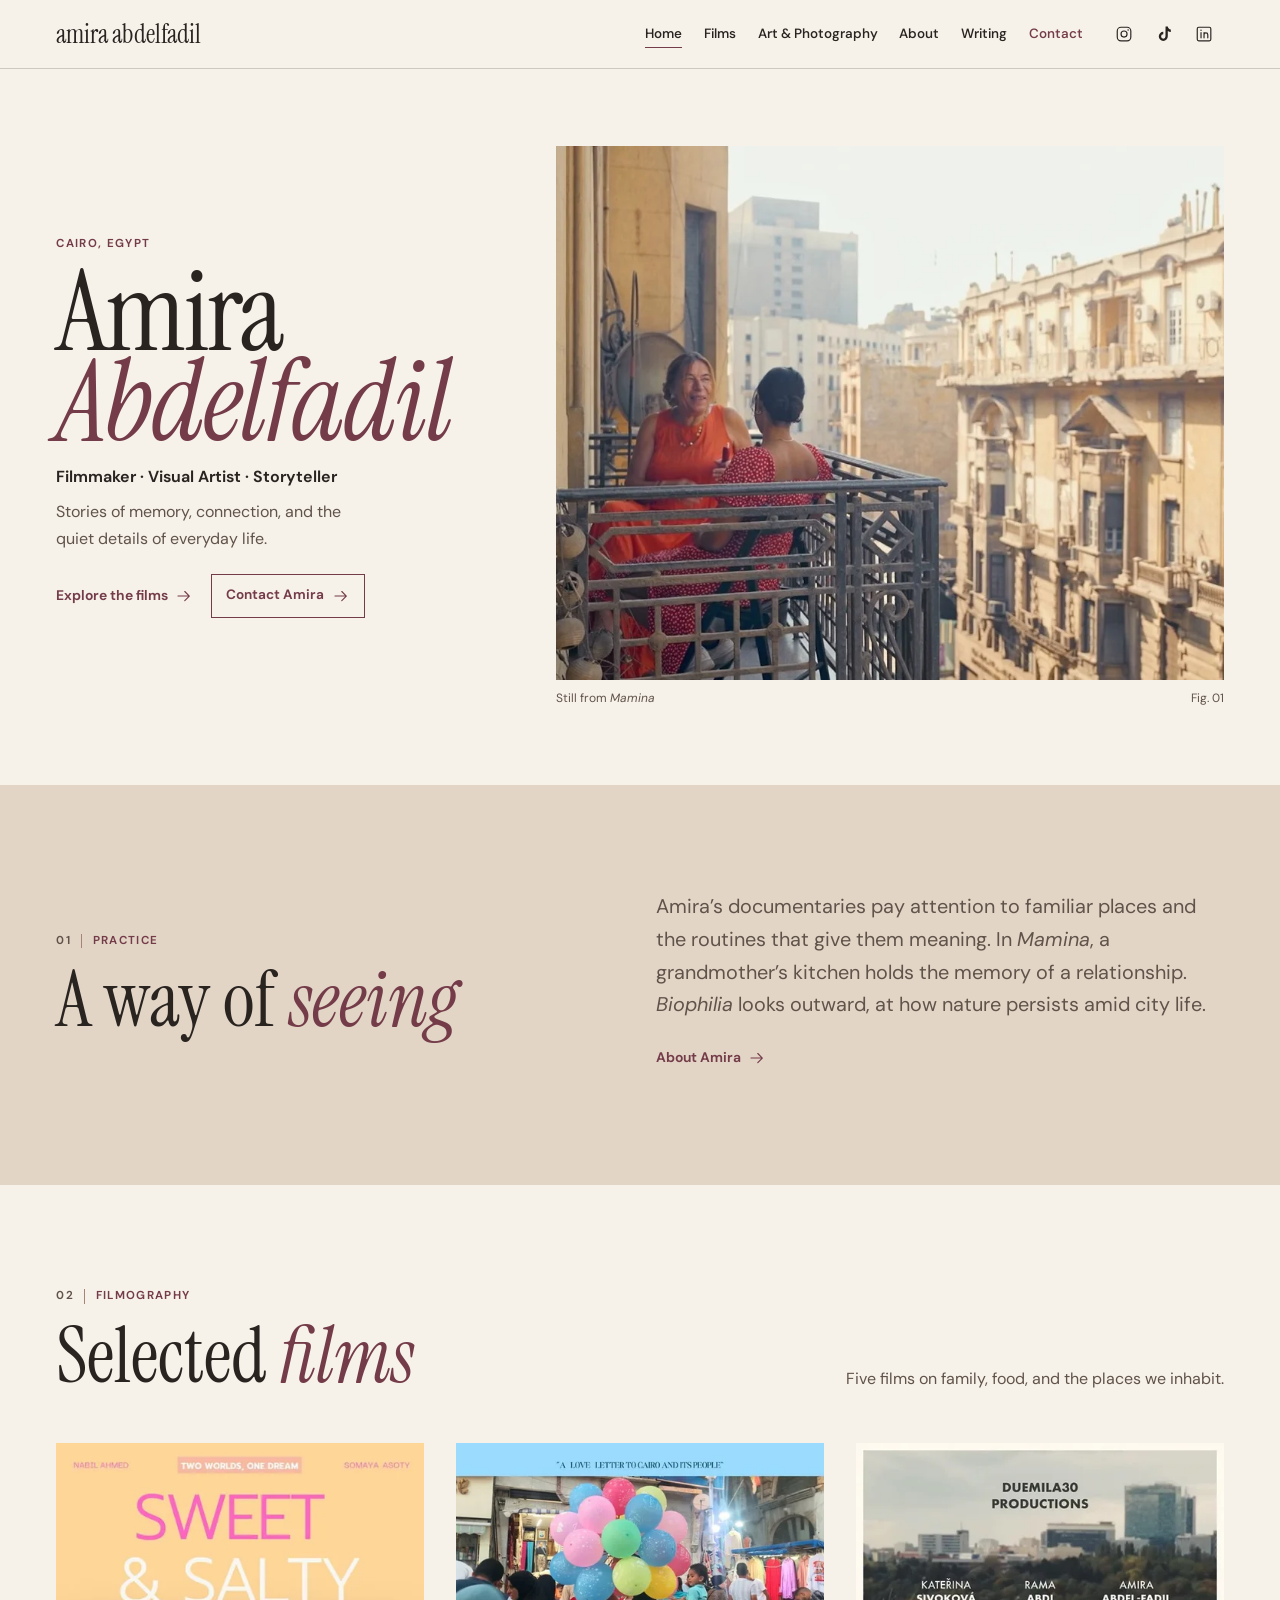
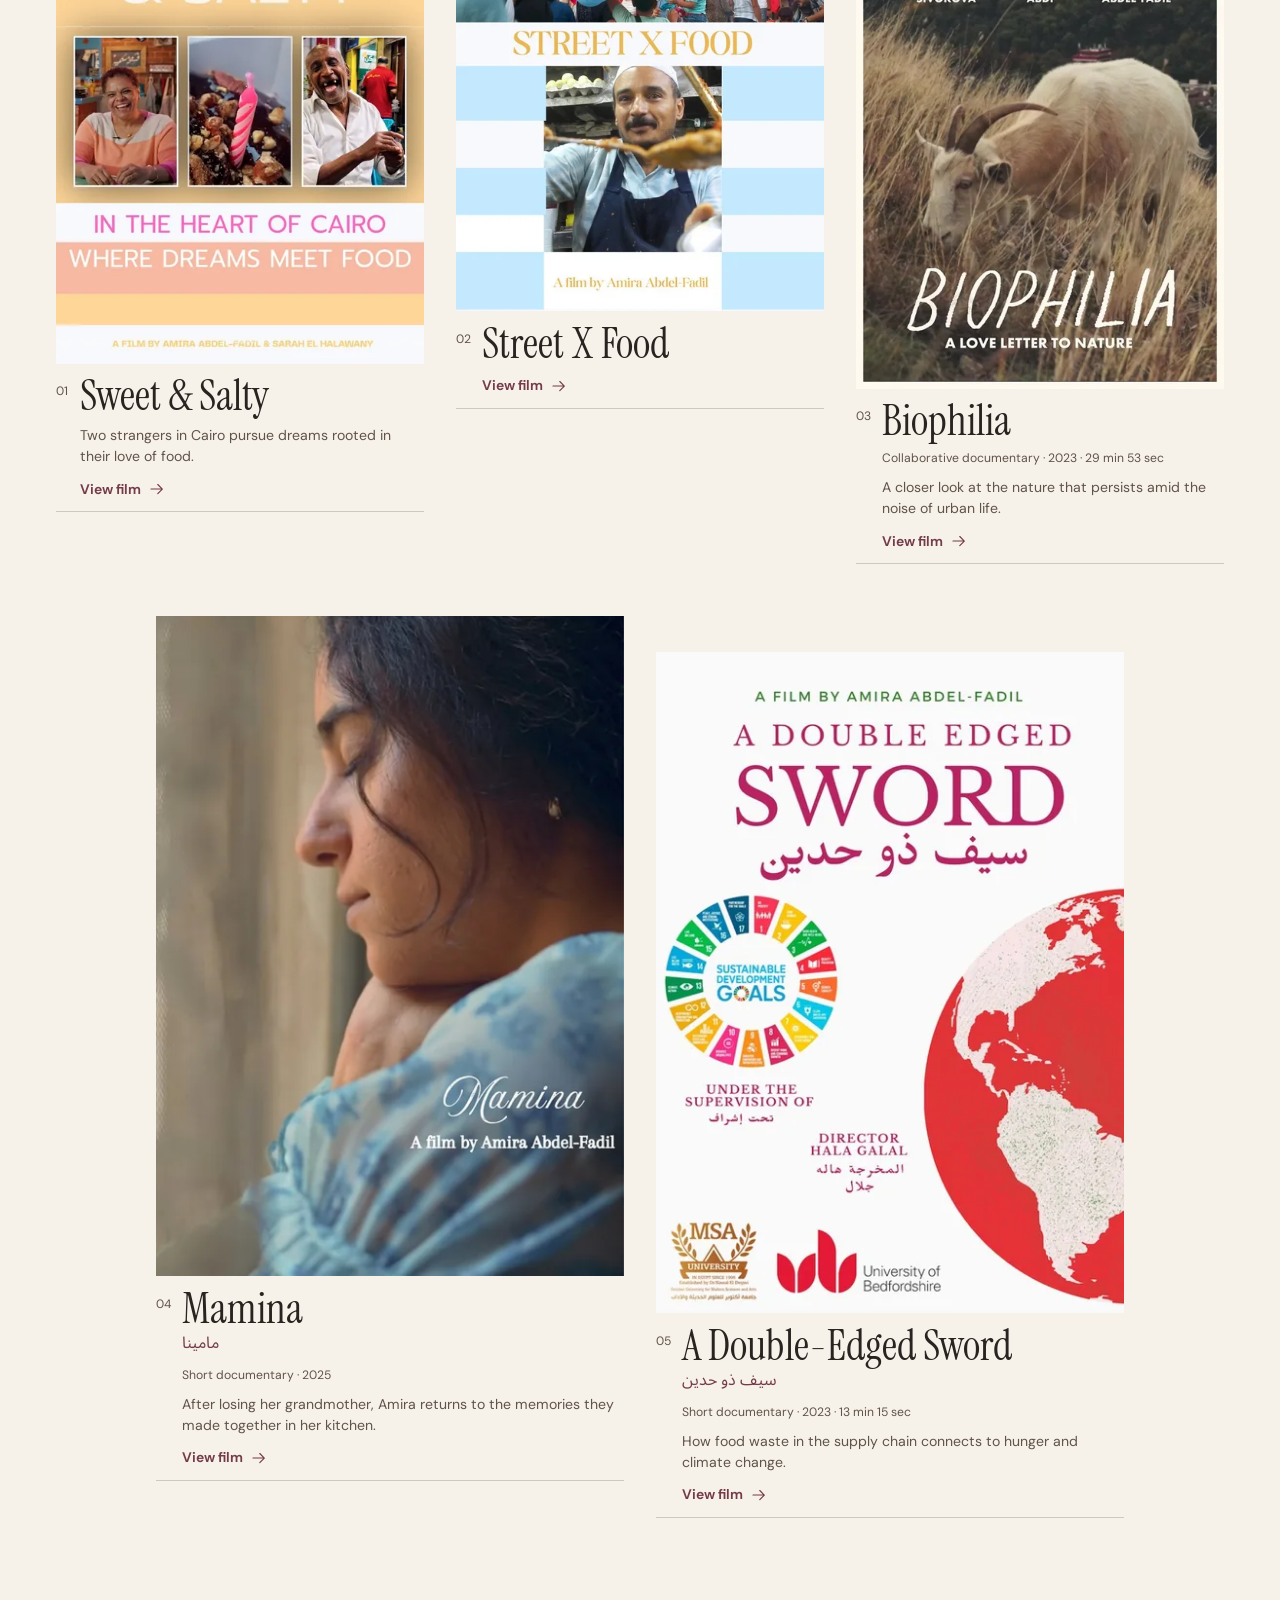
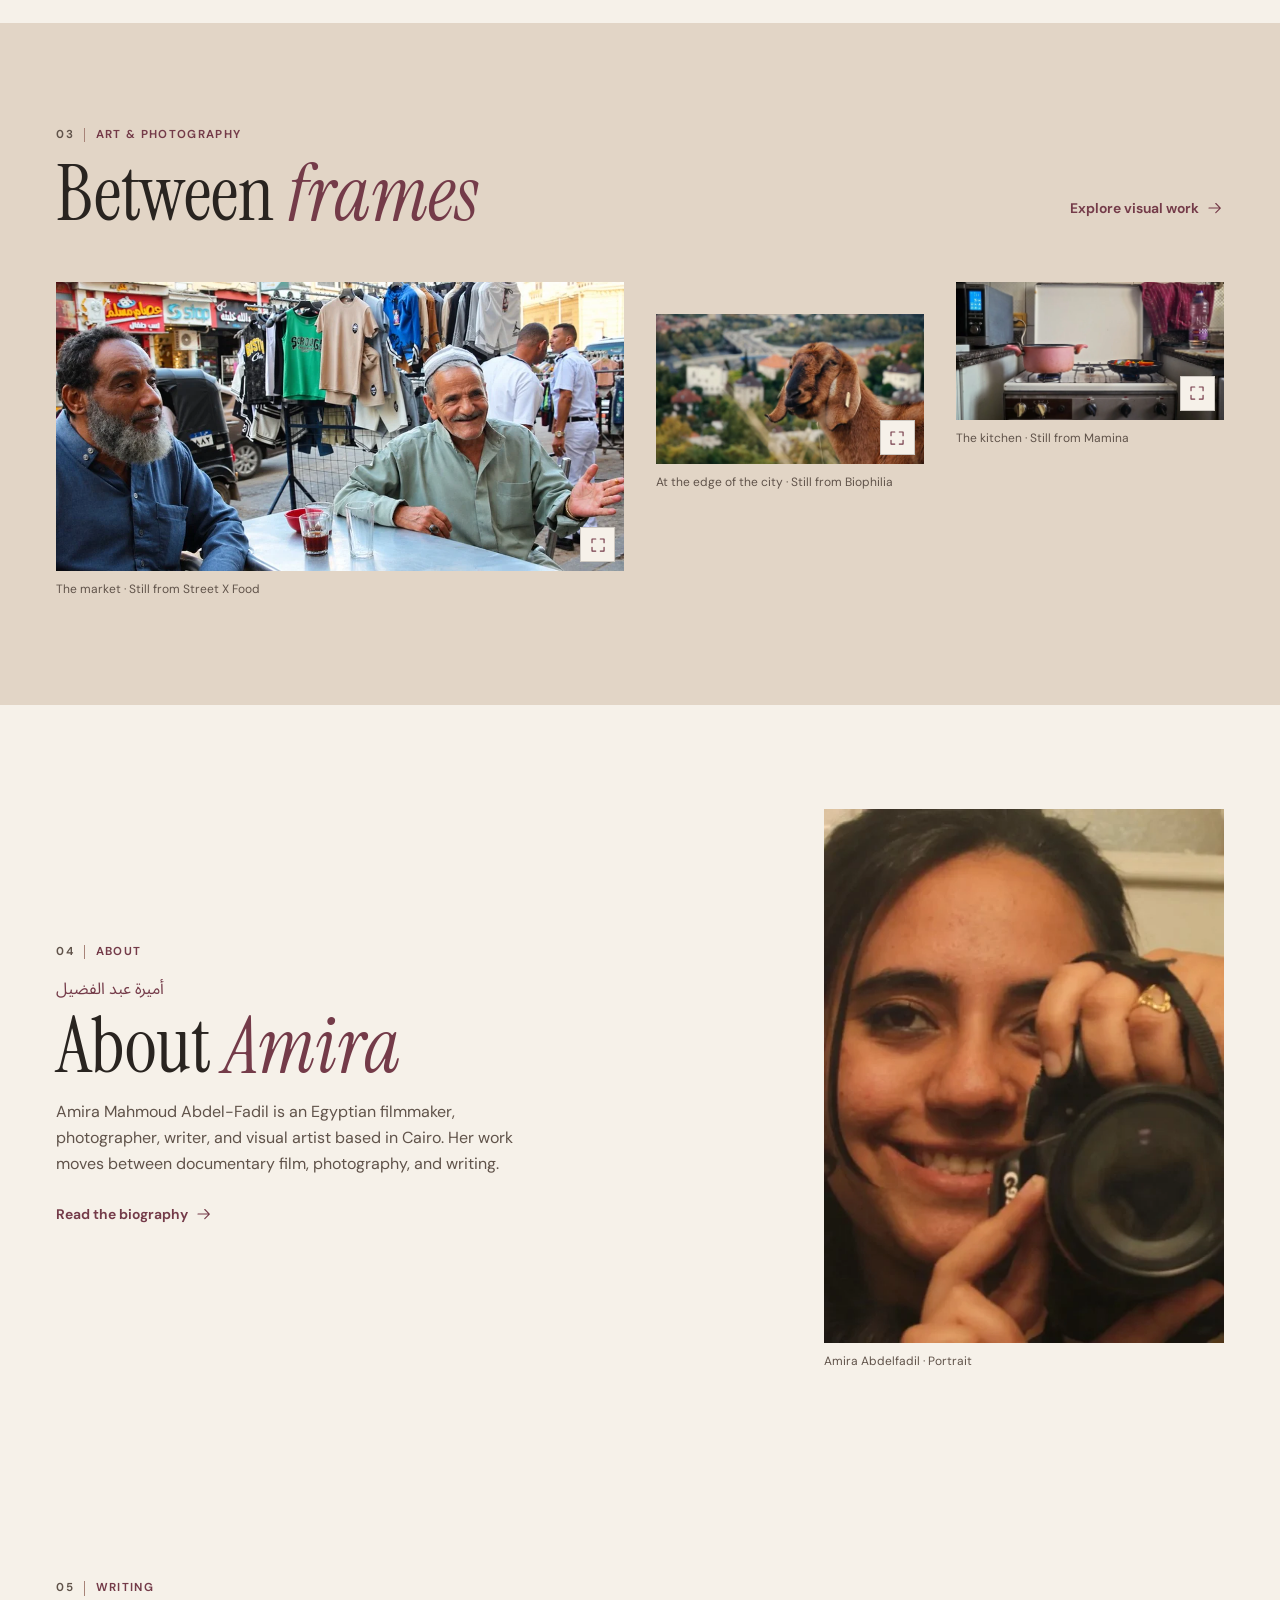
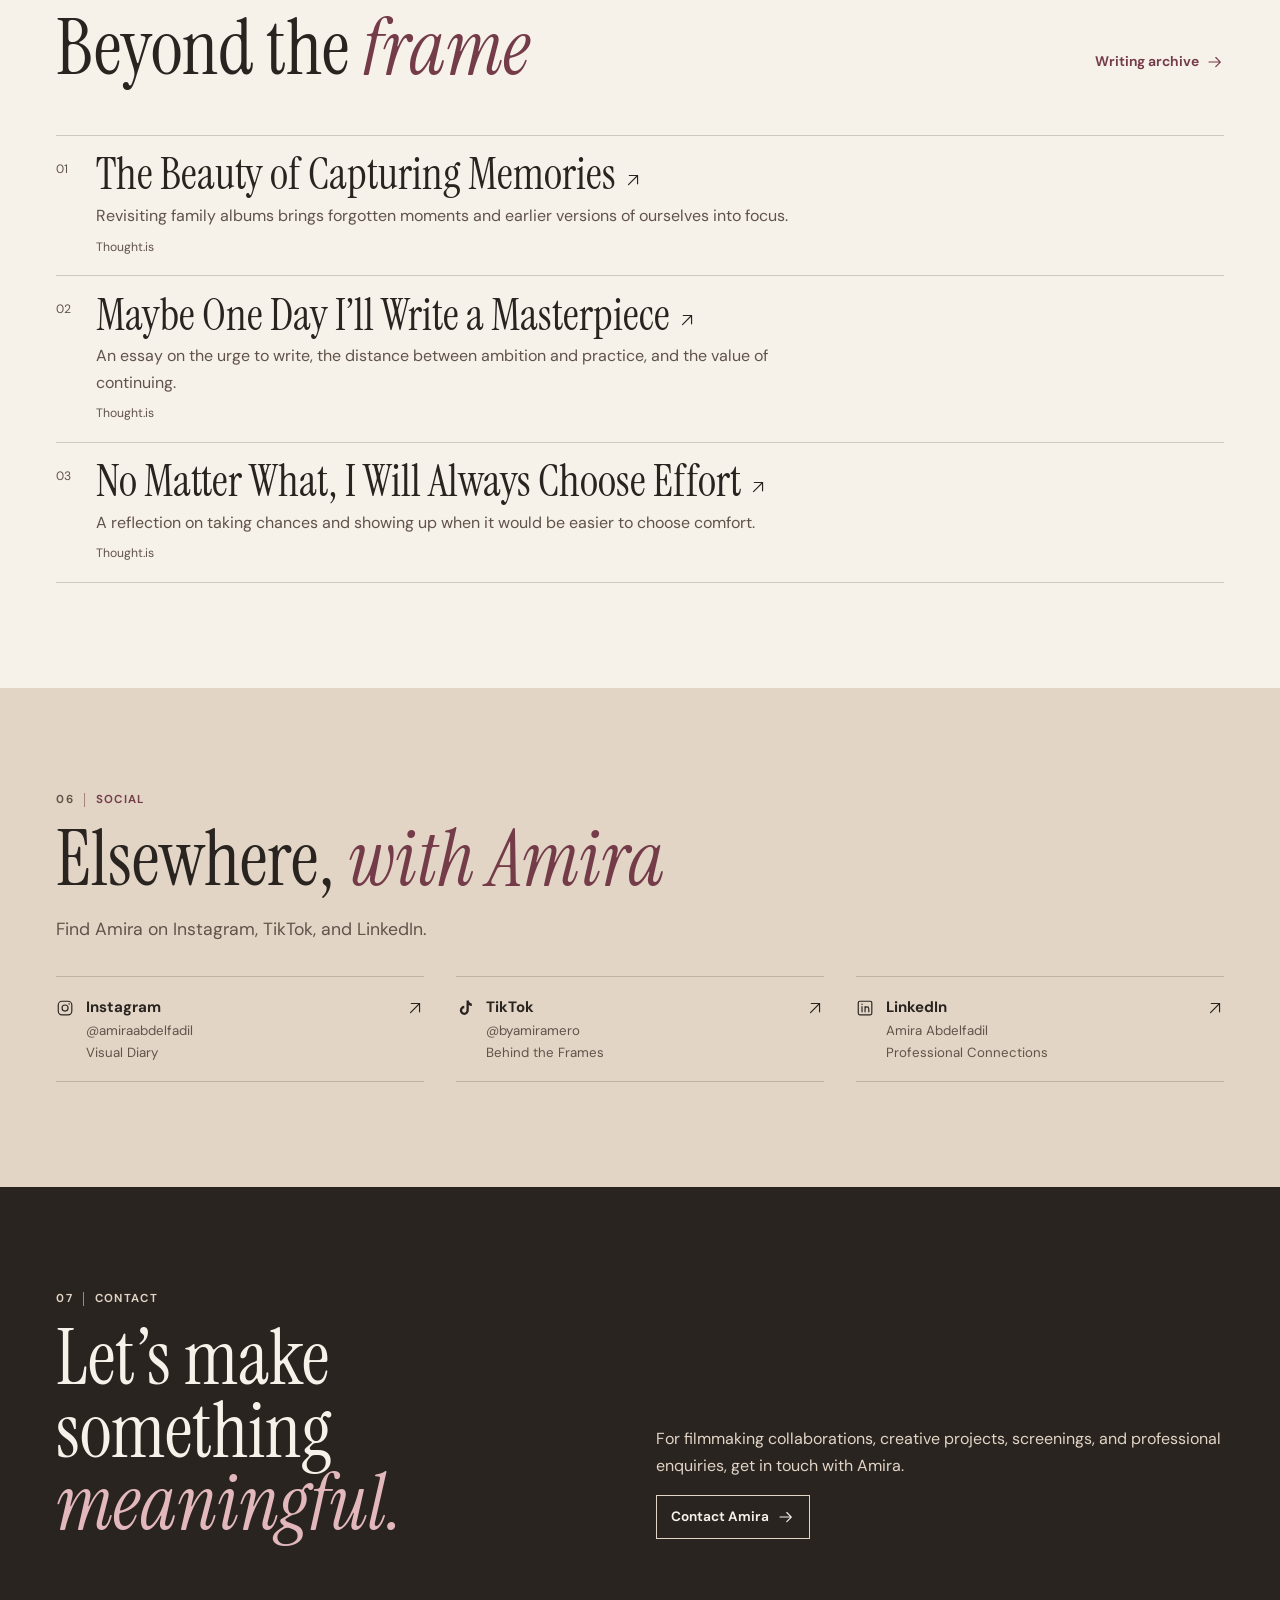
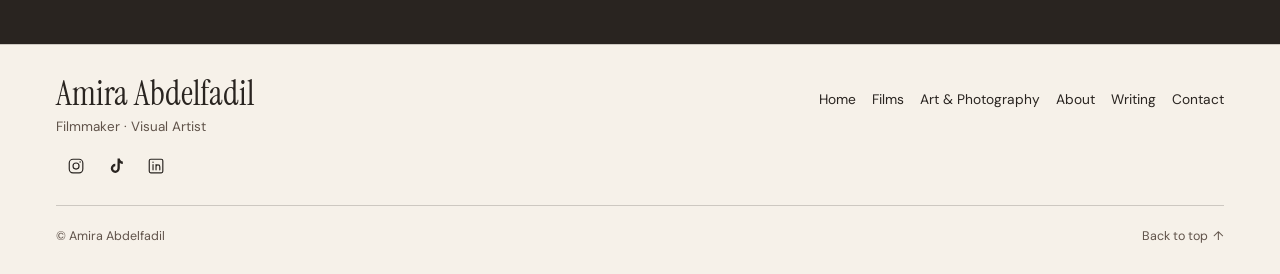
==== commit 751f93b1: "Enhance Amira’s portfolio with A Way of Seeing" ====
--- a/index.html
+++ b/index.html
@@ -1,251 +1,80 @@
 <!doctype html>
-<html lang="en">
+<html lang="en" dir="ltr">
 <head>
   <meta charset="utf-8">
   <meta name="viewport" content="width=device-width, initial-scale=1">
-  <meta name="theme-color" content="#f8f4ec">
-  <meta name="description" content="Selected films and writing by Amira Abdelfadil, an Egyptian filmmaker and multidisciplinary artist from Cairo.">
-  <meta property="og:title" content="Amira Abdelfadil — Film & Art">
-  <meta property="og:description" content="Selected films and writing by Amira Abdelfadil, filmmaker and multidisciplinary artist.">
-  <meta property="og:image" content="https://theoneabdelrahman.github.io/amira-portfolio/assets/mamina-02.jpg">
+  <meta name="theme-color" content="#F6F1E9">
+  <title>Amira Abdelfadil | A Way of Seeing</title>
+  <meta name="description" content="Films, visual work, and writing by Amira Abdelfadil, an Egyptian filmmaker, photographer, and multidisciplinary artist based in Cairo.">
+  <link rel="canonical" href="https://supergreatwin.github.io/amira-portfolio/">
+  <meta property="og:type" content="website">
+  <meta property="og:locale" content="en_US">
+  <meta property="og:url" content="https://supergreatwin.github.io/amira-portfolio/">
+  <meta property="og:title" content="Amira Abdelfadil | A Way of Seeing">
+  <meta property="og:description" content="Films, visual work, and writing by Amira Abdelfadil, an Egyptian filmmaker, photographer, and multidisciplinary artist based in Cairo.">
+  <meta property="og:image" content="https://supergreatwin.github.io/amira-portfolio/assets/mamina-02.jpg">
+  <meta property="og:image:alt" content="Two women talk on a balcony overlooking Cairo">
+  <meta name="twitter:card" content="summary_large_image">
+  <link rel="preconnect" href="https://fonts.googleapis.com">
+  <link rel="preconnect" href="https://fonts.gstatic.com" crossorigin>
+  <link rel="stylesheet" href="https://fonts.googleapis.com/css2?family=DM+Sans:wght@400..700&amp;family=Instrument+Serif:ital@0;1&amp;family=Noto+Sans+Arabic:wght@400&amp;display=swap">
   <link rel="stylesheet" href="style.css">
   <script src="site.js" defer></script>
-  <title>Amira Abdelfadil — Film & Art</title>
+  <script type="application/ld+json">{"@context":"https://schema.org","url":"https://supergreatwin.github.io/amira-portfolio/","@type":"Person","@id":"https://supergreatwin.github.io/amira-portfolio/#amira","name":"Amira Abdelfadil","image":"https://supergreatwin.github.io/amira-portfolio/assets/amira-portrait.jpg","jobTitle":"Filmmaker and visual artist","sameAs":["https://www.instagram.com/amiraabdelfadil/","https://www.tiktok.com/@byamiramero?lang=en-GB","https://www.linkedin.com/in/amira-a-4a9b73113/"]}</script>
 </head>
-<body>
+<body id="top">
   <a class="skip-link" href="#main">Skip to content</a>
   <svg class="symbols" xmlns="http://www.w3.org/2000/svg" aria-hidden="true">
-    <symbol id="arrow-up-right" viewBox="0 0 24 24"><path d="M5 19 19 5M7 5h12v12"/></symbol>
-    <symbol id="arrow-down" viewBox="0 0 24 24"><path d="M12 4v16m-6-6 6 6 6-6"/></symbol>
-    <symbol id="arrow-right" viewBox="0 0 24 24"><path d="M4 12h16m-6-6 6 6-6 6"/></symbol>
-    <symbol id="grid-icon" viewBox="0 0 24 24"><rect x="4" y="5" width="6" height="6"/><rect x="14" y="5" width="6" height="6"/><rect x="4" y="15" width="6" height="5"/><rect x="14" y="15" width="6" height="5"/></symbol>
-    <symbol id="list-icon" viewBox="0 0 24 24"><path d="M4 6h16M4 12h16M4 18h16"/></symbol>
-    <symbol id="close-icon" viewBox="0 0 24 24"><path d="m6 6 12 12M18 6 6 18"/></symbol>
-  </svg>
-
-  <header class="topbar">
-    <a href="#top" class="brand" aria-label="amira abdelfadil, home">amira abdelfadil</a>
-    <nav aria-label="Primary">
-      <a href="#work">Work</a>
-      <a href="#about">About</a>
-      <a href="#writing">Writing</a>
-    </nav>
-    <a class="topbar-end" href="#elsewhere">Elsewhere <svg class="icon"><use href="#arrow-up-right"/></svg></a>
-    <div class="read-progress" aria-hidden="true"></div>
-  </header>
-
+  <symbol id="arrow-external" viewBox="0 0 24 24"><path d="M6 18 18 6M7 6h11v11"/></symbol>
+  <symbol id="arrow-right" viewBox="0 0 24 24"><path d="M4 12h15m-6-6 6 6-6 6"/></symbol>
+  <symbol id="arrow-left" viewBox="0 0 24 24"><path d="M20 12H5m6-6-6 6 6 6"/></symbol>
+  <symbol id="close-icon" viewBox="0 0 24 24"><path d="m6 6 12 12M18 6 6 18"/></symbol>
+  <symbol id="expand-icon" viewBox="0 0 24 24"><path d="M9 4H4v5m11-5h5v5M4 15v5h5m11-5v5h-5"/></symbol>
+  <symbol id="instagram" viewBox="0 0 24 24"><rect x="3" y="3" width="18" height="18" rx="5"/><circle cx="12" cy="12" r="4"/><circle class="icon-fill" cx="17.4" cy="6.7" r="1"/></symbol>
+  <symbol id="tiktok" viewBox="0 0 24 24"><path class="icon-fill" d="M14 2h3c.4 2.3 1.8 3.7 4 4v3.2c-1.5 0-2.8-.4-4-1.2v7.1a6 6 0 1 1-6-6v3.2a2.9 2.9 0 1 0 2.9 2.8z"/></symbol>
+  <symbol id="linkedin" viewBox="0 0 24 24"><rect x="3" y="3" width="18" height="18" rx="2"/><path d="M8 10v7m4 0v-7m0 3a2.5 2.5 0 0 1 5 0v4"/><circle class="icon-fill" cx="8" cy="7" r=".9"/></symbol>
+</svg>
+  <header class="topbar"><div class="shell nav-inner">
+    <a class="brand" href="#top" aria-label="Amira Abdelfadil, home">amira abdelfadil</a>
+    <button class="menu-toggle" type="button" aria-expanded="false" aria-controls="navigation-panel" hidden>Menu <span aria-hidden="true">+</span></button>
+    <div class="nav-panel" id="navigation-panel"><div class="nav-content"><nav aria-label="Primary"><a href="#top">Home</a><a href="#work">Films</a><a href="art.html">Art &amp; Photography</a><a href="about.html">About</a><a href="writing.html">Writing</a><a href="contact.html">Contact</a></nav><ul class="social-links social-icons" aria-label="Official social profiles"><li><a href="https://www.instagram.com/amiraabdelfadil/" target="_blank" rel="noopener noreferrer" aria-label="Instagram · @amiraabdelfadil (opens in a new tab)"><svg class="icon" aria-hidden="true"><use href="#instagram"/></svg></a></li><li><a href="https://www.tiktok.com/@byamiramero?lang=en-GB" target="_blank" rel="noopener noreferrer" aria-label="TikTok · @byamiramero (opens in a new tab)"><svg class="icon" aria-hidden="true"><use href="#tiktok"/></svg></a></li><li><a href="https://www.linkedin.com/in/amira-a-4a9b73113/" target="_blank" rel="noopener noreferrer" aria-label="LinkedIn · Amira Abdelfadil (opens in a new tab)"><svg class="icon" aria-hidden="true"><use href="#linkedin"/></svg></a></li></ul></div></div>
+  </div><div class="read-progress" aria-hidden="true"></div></header>
   <main id="main" tabindex="-1">
-    <section class="hero" id="top" aria-labelledby="hero-title">
-      <div class="hero-content">
-        <p class="eyebrow hero-kicker">Film &amp; art <span aria-hidden="true">·</span> Cairo, Egypt</p>
-        <h1 id="hero-title">Amira Abdelfadil</h1>
-        <p class="hero-intro">Egyptian filmmaker &amp; multidisciplinary artist</p>
-        <div class="hero-actions">
-          <a class="pill" href="#work">Explore films <svg class="icon" aria-hidden="true"><use href="#arrow-down"/></svg></a>
-          <a class="pill pill-secondary" href="#about">About Amira <svg class="icon" aria-hidden="true"><use href="#arrow-right"/></svg></a>
-        </div>
-      </div>
-      <figure class="hero-media">
-        <picture class="hero-visual">
-          <source media="(max-width: 640px)" srcset="assets/mamina-02-small.jpg">
-          <img src="assets/mamina-02.jpg" alt="Two women talk on a balcony overlooking Cairo" width="1344" height="709" fetchpriority="high">
-        </picture>
-        <figcaption class="frame-credit">Still from <i>Mamina</i></figcaption>
-      </figure>
-    </section>
-
-    <section class="section work" id="work" aria-labelledby="work-title">
-      <div class="section-tag eyebrow">Filmography</div>
-      <div class="section-heading">
-        <h2 class="display" id="work-title">Selected <em>films.</em></h2>
-        <div class="view-switch" role="group" aria-label="Filmography view" hidden>
-          <button type="button" data-view="gallery" aria-pressed="true"><svg class="icon"><use href="#grid-icon"/></svg> Gallery</button>
-          <button type="button" data-view="index" aria-pressed="false"><svg class="icon"><use href="#list-icon"/></svg> Index</button>
-        </div>
-      </div>
-      <div class="film-grid" data-layout="gallery">
-        <article class="film-card">
-          <a href="#project-sweet-and-salty" data-project="sweet-and-salty" class="film-link" aria-labelledby="film-sweet-and-salty">
-            <div class="film-image"><img src="assets/sweet-and-salty-poster.jpg" alt="" width="636" height="900" loading="lazy"><span class="film-no eyebrow" aria-hidden="true">01</span></div>
-            <div class="film-caption"><div><p class="eyebrow">Film</p><h3 id="film-sweet-and-salty">Sweet &amp; Salty</h3></div><span class="icon-circle"><svg class="icon" aria-hidden="true"><use href="#arrow-up-right"/></svg></span></div>
-          </a>
-        </article>
-        <article class="film-card">
-          <a href="#project-street-x-food" data-project="street-x-food" class="film-link" aria-labelledby="film-street-x-food">
-            <div class="film-image"><img src="assets/street-x-food-poster.jpg" alt="" width="707" height="900" loading="lazy"><span class="film-no eyebrow" aria-hidden="true">02</span></div>
-            <div class="film-caption"><div><p class="eyebrow">Film</p><h3 id="film-street-x-food">Street X Food</h3></div><span class="icon-circle"><svg class="icon" aria-hidden="true"><use href="#arrow-up-right"/></svg></span></div>
-          </a>
-        </article>
-        <article class="film-card">
-          <a href="#project-biophilia" data-project="biophilia" class="film-link" aria-labelledby="film-biophilia">
-            <div class="film-image"><img src="assets/biophilia-poster.jpg" alt="" width="607" height="900" loading="lazy"><span class="film-no eyebrow" aria-hidden="true">03</span></div>
-            <div class="film-caption"><div><p class="eyebrow">Collaborative documentary</p><h3 id="film-biophilia">Biophilia</h3></div><span class="icon-circle"><svg class="icon" aria-hidden="true"><use href="#arrow-up-right"/></svg></span></div>
-          </a>
-        </article>
-        <article class="film-card">
-          <a href="#project-mamina" data-project="mamina" class="film-link" aria-labelledby="film-mamina">
-            <div class="film-image"><img src="assets/mamina-poster.jpg" alt="" width="637" height="900" loading="lazy"><span class="film-no eyebrow" aria-hidden="true">04</span></div>
-            <div class="film-caption"><div><p class="eyebrow">Short documentary · 2025</p><h3 id="film-mamina">Mamina</h3></div><span class="icon-circle"><svg class="icon" aria-hidden="true"><use href="#arrow-up-right"/></svg></span></div>
-          </a>
-        </article>
-        <article class="film-card">
-          <a href="#project-double-edged-sword" data-project="double-edged-sword" class="film-link" aria-labelledby="film-double-edged-sword">
-            <div class="film-image"><img src="assets/double-edged-sword-poster.jpg" alt="" width="636" height="900" loading="lazy"><span class="film-no eyebrow" aria-hidden="true">05</span></div>
-            <div class="film-caption"><div><p class="eyebrow">Short documentary · 2023</p><h3 id="film-double-edged-sword">A Double-Edged Sword</h3></div><span class="icon-circle"><svg class="icon" aria-hidden="true"><use href="#arrow-up-right"/></svg></span></div>
-          </a>
-        </article>
-      </div>
-      <div class="film-details">
-        <article class="film-detail" id="project-sweet-and-salty">
-          <div class="project-lead">
-            <img class="project-poster" src="assets/sweet-and-salty-poster.jpg" alt="Sweet &amp; Salty poster" width="636" height="900" loading="lazy">
-            <div class="dialog-copy">
-              <p class="eyebrow">Film</p>
-              <h3 tabindex="-1">Sweet &amp; Salty</h3>
-              <h4>Synopsis</h4>
-              <p>From the heart of Cairo, Nabil and Somaya are strangers pursuing dreams rooted in their love of food. Though their paths are different, their stories echo one another. Each navigates the delicate space between ambition and circumstance, shaped by memory, sacrifice, and the people who surround them.</p>
-              <dl><div><dt>A film by</dt><dd>Amira Abdel-Fadil &amp; Sarah El Halawany</dd></div></dl>
-            </div>
-          </div>
-        </article>
-        <article class="film-detail" id="project-street-x-food">
-          <div class="project-lead">
-            <img class="project-poster" src="assets/street-x-food-poster.jpg" alt="Street X Food poster" width="707" height="900" loading="lazy">
-            <div class="dialog-copy">
-              <p class="eyebrow">Film</p>
-              <h3 tabindex="-1">Street X Food</h3>
-              <h4>Poster tagline</h4>
-              <p>“A love letter to Cairo and its people.”</p>
-              <dl><div><dt>A film by</dt><dd>Amira Abdel-Fadil</dd></div></dl>
-            </div>
-          </div>
-          <div class="film-stills">
-            <h4>Film stills</h4>
-            <div class="still-grid">
-              <img src="assets/street-x-food-01.jpg" alt="A pan of food at a street food stand" width="1120" height="573" loading="lazy">
-              <img src="assets/street-x-food-02.jpg" alt="Two men seated in a market street" width="1120" height="571" loading="lazy">
-              <img src="assets/street-x-food-03.jpg" alt="Birds perched along a steel structure against a blue sky" width="1120" height="573" loading="lazy">
-              <img src="assets/street-x-food-04.jpg" alt="The Nile and a palm-lined bank in daylight" width="1120" height="574" loading="lazy">
-            </div>
-          </div>
-        </article>
-        <article class="film-detail" id="project-biophilia">
-          <div class="project-lead">
-            <img class="project-poster" src="assets/biophilia-poster.jpg" alt="Biophilia poster" width="607" height="900" loading="lazy">
-            <div class="dialog-copy">
-              <p class="eyebrow">Collaborative documentary · 29 min 53 sec</p>
-              <h3 tabindex="-1">Biophilia</h3>
-              <h4>Synopsis</h4>
-              <p>In this increasingly fast-paced world, especially in big urban cities, everything is becoming man-made, and we indulge and indulge. Every once in a while, if we’re lucky enough, we get to turn the volume down and be humbled by the greatest artist: nature. It has the ability to remind us of what is real and natural amidst the noise. This is an open invitation to embrace the beauty of nature in urban spaces, notice what it can be despite endless urbanization, and become one with it. While everything manufactured can seem like a feat of genius, nature, too, deserves to be celebrated and embraced.</p>
-              <dl><div><dt>Co-directors</dt><dd>Kateřina Sivoková, Rama Abdi &amp; Amira Abdel-Fadil</dd></div><div><dt>Recognition</dt><dd>FICIMAD 2025 Best Cinematography, Documentary (shared)</dd></div></dl>
-              <div class="dialog-links"><a class="line-link" href="https://www.humanimpactsinstitute.org/product-page/biophilia-amira-abdel-fadil">Exhibition listing <svg class="icon" aria-hidden="true"><use href="#arrow-up-right"/></svg></a><a class="line-link" href="https://www.greenfestival.pl/wp-content/uploads/2025/08/Folder-ENG-2025_compressed.pdf">Festival credits <svg class="icon" aria-hidden="true"><use href="#arrow-up-right"/></svg></a></div>
-            </div>
-          </div>
-          <div class="film-stills">
-            <h4>Film stills</h4>
-            <div class="still-grid">
-              <img src="assets/biophilia-01.jpg" alt="A tree and a green cart along an urban road" width="1120" height="563" loading="lazy">
-              <img src="assets/biophilia-02.jpg" alt="A person in blue looking down a narrow city street" width="1120" height="652" loading="lazy">
-              <img src="assets/biophilia-03.jpg" alt="A goat with a city in the distance" width="1120" height="630" loading="lazy">
-            </div>
-          </div>
-        </article>
-        <article class="film-detail" id="project-mamina">
-          <div class="project-lead">
-            <img class="project-poster" src="assets/mamina-poster.jpg" alt="Mamina poster" width="637" height="900" loading="lazy">
-            <div class="dialog-copy">
-              <p class="eyebrow">Short documentary · Manassat 2025</p>
-              <h3 tabindex="-1">Mamina <span lang="ar" dir="rtl">مامينا</span></h3>
-              <h4>Synopsis</h4>
-              <p>Amira, a young woman deeply attached to her grandmother, is struggling to cope with her loss. Their bond was nurtured in her grandmother’s kitchen through cooking and sharing meals together. Now, without her grandmother’s abundant love, Amira feels lost and misses her terribly. As she grieves and searches for love in those around her, including her mother, and within herself, she begins to uncover what might be the key to moving forward despite the pain.</p>
-              <dl><div><dt>Director &amp; writer</dt><dd>Amira Mahmoud Abdel-Fadil</dd></div><div><dt>Producer</dt><dd>IMS Nazra</dd></div><div><dt>Cinematography</dt><dd>Menna Ahmed</dd></div><div><dt>Editing</dt><dd>Hisham Abdelrazek</dd></div></dl>
-              <div class="dialog-links"><a class="line-link" href="https://collab.sundance.org/catalog/Mamina-2026-01-28-044318">Sundance Collab preview <svg class="icon" aria-hidden="true"><use href="#arrow-up-right"/></svg></a><a class="line-link" href="https://fife-turbot-aj3c.squarespace.com/2025-films/mamina">Festival credits <svg class="icon" aria-hidden="true"><use href="#arrow-up-right"/></svg></a></div>
-            </div>
-          </div>
-          <div class="film-stills">
-            <h4>Film stills</h4>
-            <div class="still-grid">
-              <img src="assets/mamina-01.jpg" alt="A pot and pan on a kitchen stove" width="1120" height="578" loading="lazy">
-              <img src="assets/mamina-02.jpg" alt="Two women talk on a balcony overlooking Cairo" width="1344" height="709" loading="lazy">
-              <img src="assets/mamina-03.jpg" alt="Two people in bright clothes lying in grass" width="1120" height="624" loading="lazy">
-            </div>
-          </div>
-        </article>
-        <article class="film-detail" id="project-double-edged-sword">
-          <div class="project-lead">
-            <img class="project-poster" src="assets/double-edged-sword-poster.jpg" alt="A Double-Edged Sword poster" width="636" height="900" loading="lazy">
-            <div class="dialog-copy">
-              <p class="eyebrow">Short documentary · Manassat 2023 · 13 min 15 sec</p>
-              <h3 tabindex="-1">A Double-Edged Sword <span lang="ar" dir="rtl">سيف ذو حدين</span></h3>
-              <h4>Synopsis</h4>
-              <p>A short documentary about food waste in the food chain and its link to climate change and hunger.</p>
-              <dl><div><dt>Director, producer, cinematographer &amp; editor</dt><dd>Amira Abdel-Fadil</dd></div><div><dt>Co-writers</dt><dd>Amira Abdel-Fadil &amp; Magda Baraka</dd></div></dl>
-              <div class="dialog-links"><a class="line-link" href="https://fife-turbot-aj3c.squarespace.com/2023-films/a-double-edged-sword">Festival credits <svg class="icon" aria-hidden="true"><use href="#arrow-up-right"/></svg></a></div>
-            </div>
-          </div>
-          <div class="film-stills">
-            <h4>Film stills</h4>
-            <div class="still-grid">
-              <img src="assets/double-edged-sword-01.jpg" alt="A person in a red shirt lying in grass" width="1120" height="653" loading="lazy">
-              <img src="assets/double-edged-sword-02.jpg" alt="A person working among rows of crops" width="1120" height="648" loading="lazy">
-              <img src="assets/double-edged-sword-03.jpg" alt="Cattle in a dry field" width="1120" height="662" loading="lazy">
-            </div>
-          </div>
-        </article>
-      </div>
-    </section>
-
-    <section class="section about" id="about" aria-labelledby="about-title">
-      <div class="section-tag eyebrow">About</div>
-      <div class="about-grid">
-        <div class="about-title">
-          <p lang="ar" dir="rtl" class="arabic-name">أميرة عبد الفضيل</p>
-          <h2 class="display" id="about-title">A way of <em>seeing.</em></h2>
-        </div>
-        <div class="about-copy">
-          <p>Amira Mahmoud Abdel-Fadil is a Cairo-based filmmaker, photographer, writer, and visual artist. She studied broadcasting at October University for Modern Sciences and Arts.</p>
-          <p>Her documentaries explore family, food, and the environment. Her work also spans digital media, editing, script development, event coordination, and education.</p>
-          <a class="line-link" href="https://fife-turbot-aj3c.squarespace.com/2025-films/mamina">Read the Manassat profile <svg class="icon"><use href="#arrow-up-right"/></svg></a>
-        </div>
-        <img class="about-portrait" src="assets/amira-portrait.jpg" alt="Amira holding a camera" width="540" height="720" loading="lazy">
-      </div>
-      <div class="recognition">
-        <span class="eyebrow">Screenings &amp; recognition</span>
-        <a href="https://ficimad.com/wp-content/uploads/2025/06/FICIMAD-AWARDS2025.pdf"><span><strong>Best Cinematography, Documentary</strong><span class="recognition-meta">FICIMAD 2025 · Shared credit for <i>Biophilia</i></span></span><svg class="icon"><use href="#arrow-up-right"/></svg></a>
-        <a href="https://www.humanimpactsinstitute.org/cca2026"><span><strong>Creative Climate Awards</strong><span class="recognition-meta">Human Impacts Institute · <i>Biophilia</i> screening, 2026</span></span><svg class="icon"><use href="#arrow-up-right"/></svg></a>
-      </div>
-    </section>
-
-    <section class="section writing" id="writing" aria-labelledby="writing-title">
-      <div class="section-tag eyebrow">Writing</div>
-      <div class="writing-grid">
-        <div><h2 class="display" id="writing-title">Beyond the <em>frame.</em></h2><p class="section-deck">Selected essays on memory, the creative process and taking chances.</p></div>
-        <div class="essay-list">
-          <a class="essay" href="https://thought.is/the-beauty-of-capturing-memories/"><span class="eyebrow">01</span><span><strong>The Beauty of Capturing Memories</strong><span class="eyebrow">Thought.is</span></span><span class="icon-circle"><svg class="icon"><use href="#arrow-up-right"/></svg></span></a>
-          <a class="essay" href="https://thought.is/maybe-one-day-ill-write-a-masterpiece/"><span class="eyebrow">02</span><span><strong>Maybe One Day I’ll Write a Masterpiece</strong><span class="eyebrow">Thought.is</span></span><span class="icon-circle"><svg class="icon"><use href="#arrow-up-right"/></svg></span></a>
-          <a class="essay" href="https://thought.is/no-matter-what-i-will-always-choose-effort/"><span class="eyebrow">03</span><span><strong>No Matter What, I Will Always Choose Effort</strong><span class="eyebrow">Thought.is</span></span><span class="icon-circle"><svg class="icon"><use href="#arrow-up-right"/></svg></span></a>
-        </div>
-      </div>
-    </section>
+  <section class="shell hero" aria-labelledby="hero-title">
+    <div class="hero-copy"><p class="section-tag">Cairo, Egypt</p><h1 id="hero-title">Amira<br><em>Abdelfadil</em></h1><p class="designation">Filmmaker · Visual Artist · Storyteller</p><p class="hero-intro">Stories of memory, connection, and the quiet details of everyday life.</p><div class="actions"><a class="line-link" href="#work">Explore the films <svg class="icon" aria-hidden="true"><use href="#arrow-right"/></svg></a><a class="pill" href="contact.html">Contact Amira <svg class="icon" aria-hidden="true"><use href="#arrow-right"/></svg></a></div></div>
+    <figure class="hero-media"><picture><source type="image/webp" srcset="assets/optimized/mamina-02-480.webp 480w, assets/optimized/mamina-02.webp 1344w" sizes="(max-width: 720px) 100vw, (max-width: 1440px) 64vw, 920px"><img src="assets/mamina-02.jpg" width="1344" height="709" alt="Two women talk on a balcony overlooking Cairo" fetchpriority="high"></picture><figcaption><span>Still from <i>Mamina</i></span><span>Fig. 01</span></figcaption></figure>
+  </section>
+  <section class="latte" aria-labelledby="practice-title"><div class="shell section practice editorial-grid"><div><p class="section-tag"><span aria-hidden="true">01</span>Practice</p><h2 id="practice-title">A way of <em>seeing</em></h2></div><div class="prose"><p>Amira’s documentaries pay attention to familiar places and the routines that give them meaning. In <i>Mamina</i>, a grandmother’s kitchen holds the memory of a relationship. <i>Biophilia</i> looks outward, at how nature persists amid city life.</p><a class="line-link" href="about.html">About Amira <svg class="icon" aria-hidden="true"><use href="#arrow-right"/></svg></a></div></div></section>
+  <section class="shell section" id="work" aria-labelledby="films-title"><p class="section-tag"><span aria-hidden="true">02</span>Filmography</p><div class="section-heading"><h2 id="films-title">Selected <em>films</em></h2><p>Five films on family, food, and the places we inhabit.</p></div><div class="film-grid"><article class="film-card" id="project-sweet-and-salty"><a class="film-link" href="film-sweet-and-salty.html" aria-labelledby="film-sweet-and-salty">
+    <div class="film-image" style="--poster-ratio:636 / 900"><picture><source type="image/webp" srcset="assets/optimized/sweet-and-salty-poster-480.webp 480w, assets/optimized/sweet-and-salty-poster.webp 636w" sizes="(max-width: 720px) 44vw, 34vw"><img src="assets/sweet-and-salty-poster.jpg" width="636" height="900" alt="" loading="lazy" decoding="async"></picture></div>
+    <div class="film-caption"><p class="folio" aria-hidden="true">01</p><div><h3 id="film-sweet-and-salty">Sweet &amp; Salty</h3><p class="film-excerpt">Two strangers in Cairo pursue dreams rooted in their love of food.</p><span class="line-link">View film <svg class="icon" aria-hidden="true"><use href="#arrow-right"/></svg></span></div></div>
+  </a></article><article class="film-card" id="project-street-x-food"><a class="film-link" href="film-street-x-food.html" aria-labelledby="film-street-x-food">
+    <div class="film-image" style="--poster-ratio:707 / 900"><picture><source type="image/webp" srcset="assets/optimized/street-x-food-poster-480.webp 480w, assets/optimized/street-x-food-poster.webp 707w" sizes="(max-width: 720px) 44vw, 34vw"><img src="assets/street-x-food-poster.jpg" width="707" height="900" alt="" loading="lazy" decoding="async"></picture></div>
+    <div class="film-caption"><p class="folio" aria-hidden="true">02</p><div><h3 id="film-street-x-food">Street X Food</h3><span class="line-link">View film <svg class="icon" aria-hidden="true"><use href="#arrow-right"/></svg></span></div></div>
+  </a></article><article class="film-card" id="project-biophilia"><a class="film-link" href="film-biophilia.html" aria-labelledby="film-biophilia">
+    <div class="film-image" style="--poster-ratio:607 / 900"><picture><source type="image/webp" srcset="assets/optimized/biophilia-poster-480.webp 480w, assets/optimized/biophilia-poster.webp 607w" sizes="(max-width: 720px) 44vw, 34vw"><img src="assets/biophilia-poster.jpg" width="607" height="900" alt="" loading="lazy" decoding="async"></picture></div>
+    <div class="film-caption"><p class="folio" aria-hidden="true">03</p><div><h3 id="film-biophilia">Biophilia</h3><p class="film-meta">Collaborative documentary · 2023 · 29 min 53 sec</p><p class="film-excerpt">A closer look at the nature that persists amid the noise of urban life.</p><span class="line-link">View film <svg class="icon" aria-hidden="true"><use href="#arrow-right"/></svg></span></div></div>
+  </a></article><article class="film-card" id="project-mamina"><a class="film-link" href="film-mamina.html" aria-labelledby="film-mamina">
+    <div class="film-image" style="--poster-ratio:637 / 900"><picture><source type="image/webp" srcset="assets/optimized/mamina-poster-480.webp 480w, assets/optimized/mamina-poster.webp 637w" sizes="(max-width: 720px) 44vw, 34vw"><img src="assets/mamina-poster.jpg" width="637" height="900" alt="" loading="lazy" decoding="async"></picture></div>
+    <div class="film-caption"><p class="folio" aria-hidden="true">04</p><div><h3 id="film-mamina">Mamina</h3><span class="arabic-title" lang="ar" dir="rtl">مامينا</span><p class="film-meta">Short documentary · 2025</p><p class="film-excerpt">After losing her grandmother, Amira returns to the memories they made together in her kitchen.</p><span class="line-link">View film <svg class="icon" aria-hidden="true"><use href="#arrow-right"/></svg></span></div></div>
+  </a></article><article class="film-card" id="project-double-edged-sword"><a class="film-link" href="film-double-edged-sword.html" aria-labelledby="film-double-edged-sword">
+    <div class="film-image" style="--poster-ratio:636 / 900"><picture><source type="image/webp" srcset="assets/optimized/double-edged-sword-poster-480.webp 480w, assets/optimized/double-edged-sword-poster.webp 636w" sizes="(max-width: 720px) 44vw, 34vw"><img src="assets/double-edged-sword-poster.jpg" width="636" height="900" alt="" loading="lazy" decoding="async"></picture></div>
+    <div class="film-caption"><p class="folio" aria-hidden="true">05</p><div><h3 id="film-double-edged-sword">A Double-Edged Sword</h3><span class="arabic-title" lang="ar" dir="rtl">سيف ذو حدين</span><p class="film-meta">Short documentary · 2023 · 13 min 15 sec</p><p class="film-excerpt">How food waste in the supply chain connects to hunger and climate change.</p><span class="line-link">View film <svg class="icon" aria-hidden="true"><use href="#arrow-right"/></svg></span></div></div>
+  </a></article></div></section>
+  <section class="latte" id="art" aria-labelledby="art-title"><div class="shell section"><p class="section-tag"><span aria-hidden="true">03</span>Art & Photography</p><div class="section-heading"><h2 id="art-title">Between <em>frames</em></h2><a class="line-link" href="art.html">Explore visual work <svg class="icon" aria-hidden="true"><use href="#arrow-right"/></svg></a></div><div class="art-grid"><figure><a class="image-link" href="assets/street-x-food-02.jpg" data-lightbox="visual" data-caption="The market · Still from Street X Food" data-width="1120" data-height="571" aria-label="Enlarge image: Two men seated in a market street"><picture><source type="image/webp" srcset="assets/optimized/street-x-food-02-480.webp 480w, assets/optimized/street-x-food-02.webp 1120w" sizes="(max-width: 640px) 100vw, 50vw"><img src="assets/street-x-food-02.jpg" width="1120" height="571" alt="Two men seated in a market street" loading="lazy" decoding="async"></picture><span class="image-expand"><svg class="icon" aria-hidden="true"><use href="#expand-icon"/></svg></span></a><figcaption>The market · Still from Street X Food</figcaption></figure><figure><a class="image-link" href="assets/biophilia-03.jpg" data-lightbox="visual" data-caption="At the edge of the city · Still from Biophilia" data-width="1120" data-height="630" aria-label="Enlarge image: A goat with a city in the distance"><picture><source type="image/webp" srcset="assets/optimized/biophilia-03-480.webp 480w, assets/optimized/biophilia-03.webp 1120w" sizes="(max-width: 640px) 100vw, 50vw"><img src="assets/biophilia-03.jpg" width="1120" height="630" alt="A goat with a city in the distance" loading="lazy" decoding="async"></picture><span class="image-expand"><svg class="icon" aria-hidden="true"><use href="#expand-icon"/></svg></span></a><figcaption>At the edge of the city · Still from Biophilia</figcaption></figure><figure><a class="image-link" href="assets/mamina-01.jpg" data-lightbox="visual" data-caption="The kitchen · Still from Mamina" data-width="1120" data-height="578" aria-label="Enlarge image: A pot and pan on a kitchen stove"><picture><source type="image/webp" srcset="assets/optimized/mamina-01-480.webp 480w, assets/optimized/mamina-01.webp 1120w" sizes="(max-width: 640px) 100vw, 50vw"><img src="assets/mamina-01.jpg" width="1120" height="578" alt="A pot and pan on a kitchen stove" loading="lazy" decoding="async"></picture><span class="image-expand"><svg class="icon" aria-hidden="true"><use href="#expand-icon"/></svg></span></a><figcaption>The kitchen · Still from Mamina</figcaption></figure></div></div></section>
+  <section class="shell section editorial-grid about-preview" id="about" aria-labelledby="about-title"><div><p class="section-tag"><span aria-hidden="true">04</span>About</p><p class="arabic-kicker" lang="ar" dir="rtl">أميرة عبد الفضيل</p><h2 id="about-title">About <em>Amira</em></h2><div class="prose"><p>Amira Mahmoud Abdel-Fadil is an Egyptian filmmaker, photographer, writer, and visual artist based in Cairo. Her work moves between documentary film, photography, and writing.</p><a class="line-link" href="about.html">Read the biography <svg class="icon" aria-hidden="true"><use href="#arrow-right"/></svg></a></div></div><figure><picture><source type="image/webp" srcset="assets/optimized/amira-portrait-480.webp 480w, assets/optimized/amira-portrait.webp 540w" sizes="(max-width: 640px) 100vw, 50vw"><img src="assets/amira-portrait.jpg" width="540" height="720" alt="Amira holding a camera" loading="lazy" decoding="async"></picture><figcaption>Amira Abdelfadil · Portrait</figcaption></figure></section>
+  <section class="shell section" id="writing" aria-labelledby="writing-title"><p class="section-tag"><span aria-hidden="true">05</span>Writing</p><div class="section-heading"><h2 id="writing-title">Beyond the <em>frame</em></h2><a class="line-link" href="writing.html">Writing archive <svg class="icon" aria-hidden="true"><use href="#arrow-right"/></svg></a></div><div class="essay-list"><article class="essay"><span class="folio" aria-hidden="true">01</span><div><h3><a class="essay-title" href="https://thought.is/the-beauty-of-capturing-memories/" target="_blank" rel="noopener noreferrer">The Beauty of Capturing Memories <svg class="icon" aria-hidden="true"><use href="#arrow-external"/></svg></a></h3><p>Revisiting family albums brings forgotten moments and earlier versions of ourselves into focus.</p><p class="film-meta">Thought.is</p></div></article><article class="essay"><span class="folio" aria-hidden="true">02</span><div><h3><a class="essay-title" href="https://thought.is/maybe-one-day-ill-write-a-masterpiece/" target="_blank" rel="noopener noreferrer">Maybe One Day I’ll Write a Masterpiece <svg class="icon" aria-hidden="true"><use href="#arrow-external"/></svg></a></h3><p>An essay on the urge to write, the distance between ambition and practice, and the value of continuing.</p><p class="film-meta">Thought.is</p></div></article><article class="essay"><span class="folio" aria-hidden="true">03</span><div><h3><a class="essay-title" href="https://thought.is/no-matter-what-i-will-always-choose-effort/" target="_blank" rel="noopener noreferrer">No Matter What, I Will Always Choose Effort <svg class="icon" aria-hidden="true"><use href="#arrow-external"/></svg></a></h3><p>A reflection on taking chances and showing up when it would be easier to choose comfort.</p><p class="film-meta">Thought.is</p></div></article></div></section>
+  <section class="latte" id="elsewhere" aria-labelledby="social-title"><div class="shell section"><p class="section-tag"><span aria-hidden="true">06</span>Social</p><h2 id="social-title">Elsewhere, <em>with Amira</em></h2><p class="section-intro">Find Amira on Instagram, TikTok, and LinkedIn.</p><ul class="social-links social-profiles" aria-label="Official social profiles"><li><a href="https://www.instagram.com/amiraabdelfadil/" target="_blank" rel="noopener noreferrer"><svg class="icon" aria-hidden="true"><use href="#instagram"/></svg><span><strong>Instagram</strong><span>@amiraabdelfadil</span><small>Visual Diary</small></span><svg class="icon" aria-hidden="true"><use href="#arrow-external"/></svg></a></li><li><a href="https://www.tiktok.com/@byamiramero?lang=en-GB" target="_blank" rel="noopener noreferrer"><svg class="icon" aria-hidden="true"><use href="#tiktok"/></svg><span><strong>TikTok</strong><span>@byamiramero</span><small>Behind the Frames</small></span><svg class="icon" aria-hidden="true"><use href="#arrow-external"/></svg></a></li><li><a href="https://www.linkedin.com/in/amira-a-4a9b73113/" target="_blank" rel="noopener noreferrer"><svg class="icon" aria-hidden="true"><use href="#linkedin"/></svg><span><strong>LinkedIn</strong><span>Amira Abdelfadil</span><small>Professional Connections</small></span><svg class="icon" aria-hidden="true"><use href="#arrow-external"/></svg></a></li></ul></div></section>
+  <section class="contact-band" id="contact" aria-labelledby="contact-title"><div class="shell section editorial-grid"><div><p class="section-tag"><span aria-hidden="true">07</span>Contact</p><h2 id="contact-title">Let’s make something <em>meaningful.</em></h2></div><div class="prose"><p>For filmmaking collaborations, creative projects, screenings, and professional enquiries, get in touch with Amira.</p><a class="pill" href="contact.html">Contact Amira <svg class="icon" aria-hidden="true"><use href="#arrow-right"/></svg></a></div></div></section>
   </main>
-
-  <footer class="section footer" id="elsewhere" aria-labelledby="elsewhere-title">
-    <div class="section-tag eyebrow">Profiles</div>
-    <div class="footer-main">
-      <h2 class="display" id="elsewhere-title">Find Amira <em>elsewhere.</em></h2>
-      <div class="footer-links">
-        <a class="line-link" href="https://collab.sundance.org/catalog/Mamina-2026-01-28-044318">Sundance Collab <svg class="icon"><use href="#arrow-up-right"/></svg></a>
-        <a class="line-link" href="https://collective.world/author/amira-abdel-fadil/">Collective World <svg class="icon"><use href="#arrow-up-right"/></svg></a>
-      </div>
-    </div>
-    <div class="footer-base eyebrow"><span>Amira Abdelfadil <span class="mid-dot">·</span> Cairo, Egypt</span><a href="#top">Back to top <span aria-hidden="true">↑</span></a></div>
-  </footer>
-
-  <dialog class="project-dialog" aria-labelledby="project-title">
-    <div class="dialog-bar eyebrow"><span>Selected films <span class="dialog-count"></span></span><button type="button" class="icon-circle" data-close aria-label="Close film details"><svg class="icon"><use href="#close-icon"/></svg></button></div>
-    <div class="dialog-content"></div>
-    <div class="dialog-bottom"><button type="button" data-step="-1" class="line-link"><span aria-hidden="true">←</span> Previous film</button><button type="button" data-step="1" class="line-link">Next film <span aria-hidden="true">→</span></button></div>
-  </dialog>
-
+  <footer class="footer"><div class="shell footer-inner">
+    <div><p class="footer-name">Amira Abdelfadil</p><p>Filmmaker · Visual Artist</p><ul class="social-links social-icons" aria-label="Official social profiles"><li><a href="https://www.instagram.com/amiraabdelfadil/" target="_blank" rel="noopener noreferrer" aria-label="Instagram · @amiraabdelfadil (opens in a new tab)"><svg class="icon" aria-hidden="true"><use href="#instagram"/></svg></a></li><li><a href="https://www.tiktok.com/@byamiramero?lang=en-GB" target="_blank" rel="noopener noreferrer" aria-label="TikTok · @byamiramero (opens in a new tab)"><svg class="icon" aria-hidden="true"><use href="#tiktok"/></svg></a></li><li><a href="https://www.linkedin.com/in/amira-a-4a9b73113/" target="_blank" rel="noopener noreferrer" aria-label="LinkedIn · Amira Abdelfadil (opens in a new tab)"><svg class="icon" aria-hidden="true"><use href="#linkedin"/></svg></a></li></ul></div>
+    <nav aria-label="Footer"><a href="#top">Home</a><a href="#work">Films</a><a href="art.html">Art &amp; Photography</a><a href="about.html">About</a><a href="writing.html">Writing</a><a href="contact.html">Contact</a></nav>
+    <div class="footer-base"><span>© Amira Abdelfadil</span><a href="#top">Back to top <span aria-hidden="true">↑</span></a></div>
+  </div></footer>
+  <dialog class="lightbox" aria-labelledby="lightbox-title">
+  <div class="lightbox-toolbar"><h2 id="lightbox-title">Image viewer</h2><p class="lightbox-count" aria-live="polite"></p><button class="round-button" type="button" data-close aria-label="Close image viewer"><svg class="icon" aria-hidden="true"><use href="#close-icon"/></svg></button></div>
+  <div class="lightbox-stage"><button class="round-button" type="button" data-step="-1" aria-label="Previous image"><svg class="icon" aria-hidden="true"><use href="#arrow-left"/></svg></button><figure><img alt="" draggable="false"><figcaption></figcaption></figure><button class="round-button" type="button" data-step="1" aria-label="Next image"><svg class="icon" aria-hidden="true"><use href="#arrow-right"/></svg></button></div>
+</dialog>
 </body>
 </html>
--- a/style.css
+++ b/style.css
@@ -1,373 +1,253 @@
 :root {
   color-scheme: light;
-  --espresso: #292420;
-  --ivory: #f8f4ec;
-  --latte: #e9dcc9;
-  --beige: #d7c3a7;
-  --burgundy: #784a50;
-  --surface: #fffcf7;
-  --text: var(--espresso);
-  --muted: #62554a;
-  --accent: var(--burgundy);
-  --accent-text: var(--ivory);
-  --line: #29242026;
-  --font: -apple-system, BlinkMacSystemFont, "Segoe UI", system-ui, sans-serif;
-  --edge: clamp(1.25rem, 4.5vw, 4.5rem);
-  --gutter: max(var(--edge), calc((100% - 72rem) / 2));
-  --header-height: 3.5rem;
-  --radius: clamp(1.15rem, 2.3vw, 1.85rem);
-  --ease: cubic-bezier(.2,.75,.25,1);
-}
-
+  --ivory: #F6F1E9;
+  --latte: #E2D5C6;
+  --ink: #292420;
+  --burgundy: #743B49;
+  --clay: #A78378;
+  --muted: #60534a;
+  --line: #29242033;
+  --body: 'DM Sans', system-ui, sans-serif;
+  --display: 'Instrument Serif', Georgia, serif;
+  --arabic: 'Noto Sans Arabic', 'Geeza Pro', Tahoma, sans-serif;
+  --edge: clamp(1.25rem, 4.4vw, 4.5rem);
+  --gap: clamp(.9rem, 2.5vw, 2.5rem);
+  --header: 4.25rem;
+  --ease: cubic-bezier(.22,.7,.24,1);
+}
 *, *::before, *::after { box-sizing: border-box; }
-html { scroll-behavior: smooth; scroll-padding-top: calc(var(--header-height) + 1rem); }
-body { margin: 0; background: var(--ivory); color: var(--text); font: 1rem/1.55 var(--font); }
-body:has(dialog[open]) { overflow: hidden; }
-a { color: inherit; text-decoration: none; }
-button { color: inherit; font: inherit; cursor: pointer; }
-button, a { -webkit-tap-highlight-color: transparent; }
-:focus-visible { outline: 2px solid var(--accent); outline-offset: 4px; }
-::selection { background: var(--accent); color: var(--accent-text); }
-img { display: block; max-width: 100%; }
-p, h1, h2, h3, h4, dl, dd, figure { margin: 0; }
+html { scroll-behavior: smooth; scroll-padding-block-start: calc(var(--header) + 1rem); }
+body { margin: 0; background: var(--ivory); color: var(--ink); font: 400 1rem/1.65 var(--body); }
+html:has(dialog[open]) { overflow: hidden; }
+button, a { color: inherit; -webkit-tap-highlight-color: transparent; }
+button { font: inherit; cursor: pointer; }
+a { text-decoration: none; }
+:focus-visible { outline: 2px solid var(--burgundy); outline-offset: 5px; }
+::selection { color: var(--ivory); background: var(--burgundy); }
+img, picture { display: block; max-width: 100%; }
+img { width: 100%; height: auto; }
+h1, h2, h3, p, figure, dl, dd { margin: 0; }
+h1, h2, h3 { font: 400 1em/.94 var(--display); }
+h1 { font-size: clamp(3.65rem, 8vw, 8.4rem); }
+h2 { font-size: clamp(3rem, 6vw, 6.2rem); }
+h3 { font-size: clamp(1.9rem, 3.3vw, 3.3rem); }
+h1 em, h2 em { color: var(--burgundy); font-weight: 400; }
+[lang="ar"] { font-family: var(--arabic); }
 [hidden], .symbols { display: none !important; }
-.icon { width: 1.05rem; height: 1.05rem; fill: none; stroke: currentColor; stroke-width: 1.6; stroke-linecap: round; stroke-linejoin: round; flex: none; }
-.eyebrow { font-size: .73rem; font-weight: 650; line-height: 1.4; letter-spacing: .09em; text-transform: uppercase; }
-.skip-link { position: fixed; z-index: 20; inset: .65rem auto auto .65rem; padding: .65rem 1rem; border-radius: 1.5rem; color: var(--ivory); background: var(--burgundy); transform: translateY(-180%); }
+.icon { width: 1.13rem; height: 1.13rem; fill: none; stroke: currentColor; stroke-width: 1.55; stroke-linecap: round; stroke-linejoin: round; flex: none; }
+.icon-fill { fill: currentColor; stroke: none; }
+.shell { width: min(calc(100% - 2 * var(--edge)), 84rem); margin-inline: auto; }
+.section { padding-block: clamp(3.75rem, 8.2vw, 8rem); }
+.latte { background: var(--latte); }
+.editorial-grid, .hero, .art-grid, .project-body { display: grid; grid-template-columns: repeat(12, minmax(0, 1fr)); gap: var(--gap); }
+.editorial-grid > :first-child { grid-column: 1 / span 5; }
+.editorial-grid > :last-child { grid-column: 7 / -1; }
+.section-tag { display: flex; align-items: center; gap: .65rem; margin-block-end: 1rem; font-size: .72rem; font-weight: 650; line-height: 1.25; letter-spacing: .115em; text-transform: uppercase; color: var(--burgundy); }
+.section-tag span { color: var(--muted); padding-inline-end: .65rem; border-inline-end: 1px solid var(--clay); }
+.section-heading { display: flex; align-items: end; justify-content: space-between; gap: 1.1rem 2rem; margin-block-end: clamp(1.7rem, 4vw, 3.4rem); }
+.section-heading > p, .section-intro { max-width: 36ch; color: var(--muted); }
+.section-intro { margin-block-start: 1.25rem; font-size: 1.1rem; }
+.prose { max-width: 67ch; color: var(--muted); }
+.prose p + p { margin-block-start: 1rem; }
+.prose > .line-link { margin-block-start: .9rem; }
+figcaption { display: flex; align-items: baseline; justify-content: space-between; flex-wrap: wrap; gap: .25rem 1rem; margin-block-start: .55rem; color: var(--muted); font-size: .75rem; }
+.line-link { display: inline-flex; align-items: center; min-height: 2.75rem; width: fit-content; gap: .44rem; color: var(--burgundy); font-size: .87rem; font-weight: 650; }
+.line-link:hover { text-decoration: underline; text-underline-offset: .25em; }
+.actions { display: flex; flex-wrap: wrap; align-items: center; gap: .65rem 1.1rem; margin-block-start: 1.35rem; }
+.pill { display: inline-flex; align-items: center; justify-content: center; min-height: 2.75rem; padding: .45rem .9rem; gap: .45rem; border: 1px solid var(--burgundy); color: var(--burgundy); font-size: .85rem; font-weight: 650; transition: background .2s, color .2s; }
+.pill:hover { color: var(--ivory); background: var(--burgundy); }
+.skip-link { position: fixed; top: .5rem; inset-inline-start: .5rem; z-index: 11; padding: .6rem .9rem; color: var(--ivory); background: var(--burgundy); transform: translateY(-160%); }
 .skip-link:focus { transform: none; }
 
-.topbar {
-  position: sticky;
-  inset: 0 0 auto;
-  z-index: 5;
-  height: var(--header-height);
-  display: grid;
-  grid-template-columns: 1fr auto 1fr;
-  align-items: center;
-  padding-inline: var(--gutter);
-  border-bottom: 1px solid var(--line);
-  background: #f8f4ecf2;
-  backdrop-filter: blur(18px);
-  transition: box-shadow .3s;
-}
-.topbar.scrolled { box-shadow: 0 4px 20px #2924200e; }
-.brand { display: inline-flex; min-height: 2.75rem; align-items: center; justify-self: start; font-size: clamp(.88rem, 1.4vw, 1.04rem); font-weight: 700; letter-spacing: -.045em; white-space: nowrap; }
-.topbar nav { display: flex; align-items: center; gap: clamp(.8rem, 3.2vw, 2.65rem); }
-.topbar nav a, .topbar-end { display: inline-flex; align-items: center; min-height: 2.75rem; font-size: .83rem; font-weight: 540; color: var(--muted); transition: color .2s; }
-.topbar nav a:hover, .topbar nav a[aria-current], .topbar-end:hover { color: var(--accent); }
-.topbar nav a[aria-current] { text-decoration: underline; text-decoration-thickness: 1px; text-underline-offset: .32rem; }
-.topbar-end { justify-self: end; gap: .35rem; }
-.topbar-end .icon { width: .77rem; height: .77rem; }
-.read-progress { position: absolute; inset: auto 0 -1px; height: 1px; background: var(--accent); transform: scaleX(var(--progress, 0)); transform-origin: left; }
-
-.hero {
-  padding: clamp(3.4rem, 6.3vw, 6.3rem) var(--edge) 0;
-  text-align: center;
-}
-.hero-content { margin: 0 auto clamp(2.4rem, 4.8vw, 4.25rem); }
-.hero-kicker { color: var(--accent); }
-.hero-kicker span { margin-inline: .3rem; }
-.hero h1 {
-  margin: .45rem auto .8rem;
-  max-width: 14ch;
-  font-size: clamp(3.3rem, 8.15vw, 7.5rem);
-  font-weight: 690;
-  line-height: .98;
-  letter-spacing: -.062em;
-  word-spacing: .035em;
-  text-wrap: balance;
-}
-.hero-intro {
-  color: var(--muted);
-  margin-inline: auto;
-  max-width: 34ch;
-  font-size: clamp(1.08rem, 2vw, 1.54rem);
-  font-weight: 530;
-  line-height: 1.35;
-  letter-spacing: -.023em;
-  text-wrap: balance;
-}
-.hero-actions { display: flex; flex-wrap: wrap; justify-content: center; gap: .6rem; margin-top: 1.5rem; }
-.pill {
-  min-height: 2.75rem;
-  display: inline-flex;
-  gap: .45rem;
-  align-items: center;
-  justify-content: center;
-  padding: .55rem 1.1rem;
-  border: 1px solid var(--accent);
-  border-radius: 999px;
-  background: var(--accent);
-  color: var(--accent-text);
-  font-size: .9rem;
-  font-weight: 620;
-  transition: background .24s, border-color .24s, color .24s;
-}
-.pill:hover { background: var(--espresso); border-color: var(--espresso); }
-.pill-secondary { background: transparent; color: var(--accent); }
-.pill-secondary:hover { background: var(--accent); border-color: var(--accent); color: var(--accent-text); }
-.pill .icon { width: .9rem; height: .9rem; }
-.hero-media {
-  position: relative;
-  isolation: isolate;
-  overflow: hidden;
-  width: min(100%, 82rem);
-  height: clamp(21rem, 40vw, 34rem);
-  margin-inline: auto;
-  border-radius: var(--radius);
-  background: var(--espresso);
-}
-.hero-visual { position: absolute; inset: 0; transform: translate3d(var(--drift-x, 0), var(--drift-y, 0), 0) scale(1.12); }
-.hero-visual img { width: 100%; height: 100%; object-fit: cover; object-position: 53% 57%; }
-.frame-credit {
-  position: absolute;
-  bottom: .85rem;
-  right: .85rem;
-  color: var(--ivory);
-  background: var(--espresso);
-  border-radius: 999px;
-  padding: .3rem .65rem;
-  font-size: .64rem;
-  font-weight: 550;
-}
-
-.section { padding: clamp(4rem, 8vw, 8rem) var(--gutter); }
-.section-tag { color: var(--accent); }
-.section-heading { display: flex; justify-content: space-between; align-items: end; gap: 1.1rem; margin: .5rem 0 1.9rem; }
-.display {
-  font-size: clamp(2.5rem, 5.5vw, 5.6rem);
-  font-weight: 680;
-  line-height: 1;
-  letter-spacing: -.067em;
-  text-wrap: balance;
-}
-.display em { font-style: normal; color: var(--accent); }
-.view-switch { display: flex; align-items: center; flex: none; gap: .18rem; border: 1px solid var(--line); border-radius: 999px; padding: .2rem; background: var(--latte); }
-.view-switch button {
-  display: flex;
-  align-items: center;
-  justify-content: center;
-  min-height: 2.3rem;
-  gap: .35rem;
-  padding: .25rem .75rem;
-  border: 0;
-  border-radius: 999px;
-  background: transparent;
-  color: var(--muted);
-  font-size: .8rem;
-  font-weight: 620;
-  transition: background .25s, color .25s;
-}
-.view-switch .icon { width: .88rem; height: .88rem; }
-.view-switch button:hover { color: var(--accent); }
-.view-switch button[aria-pressed="true"] { color: var(--accent-text); background: var(--accent); }
-
-.film-grid { display: grid; grid-template-columns: repeat(5, minmax(0, 1fr)); gap: clamp(.75rem, 1.4vw, 1.25rem); }
-.film-card { display: flex; min-width: 0; }
-.film-link {
-  display: flex;
-  flex-direction: column;
-  width: 100%;
-  min-width: 0;
-  overflow: hidden;
-  border: 1px solid var(--line);
-  border-radius: var(--radius);
-  background: var(--surface);
-  transition: box-shadow .35s var(--ease), border-color .35s;
-}
-.film-link:hover, .film-link:focus-visible { border-color: #784a5066; box-shadow: 0 12px 32px #29242010; }
-.film-image { position: relative; aspect-ratio: 5 / 7; overflow: hidden; background: var(--latte); }
-.film-image img { width: 100%; height: 100%; object-fit: contain; }
-.film-no { display: none; }
-.film-caption { display: flex; flex: 1; justify-content: space-between; gap: .5rem; align-items: start; padding: clamp(.7rem, 1.35vw, 1.1rem); }
-.film-caption .eyebrow { color: var(--muted); font-size: .65rem; letter-spacing: .055em; }
-.film-caption p span { color: var(--accent); }
-.film-caption h3 { margin-top: .3rem; font-size: clamp(1.12rem, 1.65vw, 1.5rem); font-weight: 670; line-height: 1.14; letter-spacing: -.035em; }
-.film-caption .icon-circle { width: 1.8rem; height: 1.8rem; }
-.film-caption .icon { width: .85rem; height: .85rem; }
-.icon-circle {
-  display: inline-grid;
-  place-items: center;
-  flex: none;
-  width: 2.5rem;
-  height: 2.5rem;
-  padding: 0;
-  border: 1px solid transparent;
-  border-radius: 50%;
-  color: var(--accent);
-  background: var(--latte);
-  transition: color .25s, background .25s, border-color .25s;
-}
-.film-link:hover .icon-circle, .film-link:focus-visible .icon-circle, .essay:hover .icon-circle, button.icon-circle:hover { color: var(--accent-text); background: var(--accent); }
-.film-grid[data-layout="index"] { grid-template-columns: 1fr; gap: .55rem; }
-.film-grid[data-layout="index"] .film-link { display: grid; grid-template-columns: clamp(3rem, 8vw, 4.2rem) minmax(0, 1fr); gap: clamp(.65rem, 1.5vw, 1.4rem); align-items: center; padding: .45rem; border-radius: 1rem; }
-.film-grid[data-layout="index"] .film-image { border-radius: .55rem; }
-.film-grid[data-layout="index"] .film-caption { align-items: center; padding: .25rem .45rem .25rem 0; }
-.film-grid[data-layout="index"] .film-no { display: block; position: absolute; bottom: .2rem; left: .2rem; padding: .12rem .27rem; border-radius: .25rem; color: var(--ivory); background: var(--espresso); font-size: .57rem; }
-
-.about { background: var(--latte); }
-.about-grid, .writing-grid { display: grid; grid-template-columns: minmax(0, 1fr) minmax(0, 1fr); gap: clamp(1.75rem, 6vw, 6.75rem); margin-top: .75rem; }
-.about-grid { grid-template-columns: minmax(0, 1fr) minmax(14rem, .72fr); grid-template-rows: auto 1fr; row-gap: 1.35rem; }
-.about-title, .about-copy { grid-column: 1; }
-.about-portrait { grid-column: 2; grid-row: 1 / 3; justify-self: end; width: min(100%, 22rem); height: auto; aspect-ratio: 4 / 5; object-fit: cover; border-radius: var(--radius); }
-.about-title .display { max-width: 10ch; }
-.arabic-name { width: fit-content; margin-bottom: .7rem; font-size: 1.08rem; color: var(--accent); }
-.about-copy p { max-width: 56ch; color: var(--muted); font-size: clamp(1rem, 1.35vw, 1.15rem); line-height: 1.7; }
-.about-copy p:first-child { color: var(--text); font-weight: 550; }
-.about-copy p + p { margin-top: .9rem; }
-.line-link {
-  display: inline-flex;
-  width: fit-content;
-  min-height: 2.75rem;
-  gap: .4rem;
-  align-items: center;
-  padding: 0;
-  border: 0;
-  background: transparent;
-  color: var(--accent);
-  font-size: .88rem;
-  font-weight: 620;
-  text-align: start;
-}
-.line-link:hover { text-decoration: underline; text-underline-offset: .22em; }
-.line-link .icon { width: .86rem; height: .86rem; }
-.about-copy .line-link { margin-top: .6rem; }
-.recognition {
-  display: grid;
-  grid-template-columns: repeat(2, minmax(0, 1fr));
-  gap: .75rem;
-  margin-top: clamp(2.75rem, 6vw, 5rem);
-}
-.recognition > .eyebrow { grid-column: 1 / -1; color: var(--accent); }
-.recognition a {
-  display: flex;
-  align-items: center;
-  justify-content: space-between;
-  gap: .7rem;
-  padding: 1rem 1.15rem;
-  border: 1px solid var(--line);
-  border-radius: 1rem;
-  background: var(--ivory);
-}
-.recognition strong, .recognition-meta { display: block; }
-.recognition strong { font-size: 1rem; font-weight: 650; }
-.recognition-meta { margin-top: .18rem; font-size: .82rem; color: var(--muted); }
-.recognition .icon { color: var(--accent); width: .85rem; height: .85rem; }
-.recognition a:hover strong { color: var(--accent); }
-
-.writing { --accent: #663c42; --muted: #51453c; background: var(--beige); }
-.writing-grid { align-items: start; }
-.writing-grid .display { max-width: 11ch; }
-.section-deck { margin-top: 1.05rem; color: var(--muted); max-width: 33ch; }
-.essay-list { padding: .2rem clamp(.85rem, 2.1vw, 1.65rem); border-radius: var(--radius); background: var(--ivory); }
-.essay { display: grid; grid-template-columns: auto minmax(0, 1fr) auto; align-items: center; gap: clamp(.6rem, 1.35vw, 1.15rem); padding: .95rem 0; }
-.essay + .essay { border-top: 1px solid var(--line); }
-.essay > .eyebrow { color: var(--accent); }
-.essay strong { display: block; font-size: clamp(1rem, 1.7vw, 1.36rem); font-weight: 650; line-height: 1.22; letter-spacing: -.027em; }
-.essay strong + span { display: block; margin-top: .3rem; color: var(--muted); font-size: .66rem; }
-
-.footer {
-  --text: var(--ivory);
-  --muted: var(--latte);
-  --accent: #e7b7bc;
-  --accent-text: var(--espresso);
-  --line: #f8f4ec35;
-  padding-block: clamp(3rem, 6vw, 6rem) 1rem;
-  color: var(--text);
-  background: var(--espresso);
-}
-.footer-main { display: flex; flex-wrap: wrap; align-items: end; justify-content: space-between; gap: .8rem 2.1rem; margin: .55rem 0 2.5rem; }
-.footer .display { font-size: clamp(2.35rem, 4.9vw, 4.5rem); }
-.footer-links { display: flex; flex-wrap: wrap; gap: 0 1.25rem; }
-.footer-base { display: flex; align-items: center; flex-wrap: wrap; justify-content: space-between; gap: .2rem .75rem; padding-top: .6rem; border-top: 1px solid var(--line); color: var(--muted); font-size: .72rem; font-weight: 500; letter-spacing: 0; text-transform: none; }
-.footer-base a { display: flex; align-items: center; gap: .4rem; min-height: 2.65rem; }
-.footer-base a:hover, .mid-dot, .footer-base a span { color: var(--accent); }
-
-.project-dialog {
-  width: min(55rem, calc(100% - 1.5rem));
-  max-height: calc(100% - 1.5rem);
-  max-height: calc(100dvh - 1.5rem);
-  margin: auto;
-  padding: 0;
-  border: 1px solid var(--line);
-  border-radius: var(--radius);
-  background: var(--ivory);
-  color: var(--text);
-  box-shadow: 0 24px 80px #29242036;
-}
-.project-dialog[open] { animation: panel-in .4s var(--ease) both; }
-.project-dialog::backdrop { background: #292420c2; animation: fade-in .35s ease both; }
-.dialog-bar, .dialog-bottom { display: flex; align-items: center; justify-content: space-between; gap: 1rem; padding: .45rem clamp(1rem, 4vw, 2.65rem); }
-.dialog-bar { position: sticky; top: 0; z-index: 1; background: var(--ivory); color: var(--muted); border-bottom: 1px solid var(--line); }
-.dialog-count { padding-left: .55rem; color: var(--accent); }
-.film-details { display: grid; gap: 1rem; margin-top: 1.25rem; }
-.film-detail { border: 1px solid var(--line); border-radius: var(--radius); background: var(--surface); }
-.dialog-ready:not(:has(:target)), .dialog-ready .film-detail:not(:target) { display: none; }
-.project-lead { display: grid; grid-template-columns: minmax(9rem, .5fr) minmax(0, 1fr); align-items: start; gap: clamp(1rem, 4vw, 2.45rem); padding: clamp(1rem, 4vw, 2.65rem); }
-.project-poster { width: 100%; height: auto; border-radius: .85rem; }
-.dialog-copy .eyebrow { color: var(--accent); }
-.dialog-copy h3 { margin: .45rem 0 .85rem; font-size: clamp(1.9rem, 4.3vw, 3.4rem); font-weight: 680; line-height: 1.02; letter-spacing: -.06em; }
-.dialog-copy h3 span { display: block; margin-top: .3rem; font: 500 .46em/1.3 var(--font); color: var(--muted); }
-.dialog-copy h4, .film-stills h4 { margin-bottom: .35rem; font-size: .95rem; font-weight: 680; }
-.dialog-copy p:not(.eyebrow) { max-width: 62ch; color: var(--muted); }
-.dialog-copy dl { display: grid; gap: .8rem 1.5rem; grid-template-columns: repeat(auto-fit, minmax(min(100%, 13rem), 1fr)); border-top: 1px solid var(--line); padding-top: .9rem; margin-top: 1.25rem; }
-.dialog-copy dt { color: var(--accent); font-size: .82rem; font-weight: 630; }
-.dialog-copy dd { font-size: .93rem; }
-.dialog-links { display: flex; flex-wrap: wrap; gap: .2rem 1rem; margin-top: .9rem; }
-.dialog-bottom { border-top: 1px solid var(--line); }
-.film-stills { padding: 0 clamp(1rem, 4vw, 2.65rem) clamp(1rem, 4vw, 2.65rem); }
-.still-grid { display: grid; grid-template-columns: repeat(2, minmax(0, 1fr)); gap: .65rem; }
-.still-grid img { width: 100%; height: auto; aspect-ratio: 16 / 9; object-fit: contain; border-radius: .65rem; background: var(--latte); }
-
-@keyframes panel-in {
-  from { opacity: 0; transform: translateY(.95rem) scale(.99); }
-  to { opacity: 1; transform: none; }
-}
-@keyframes screen-in {
-  from { opacity: 0; clip-path: inset(5% round var(--radius)); }
-  to { opacity: 1; clip-path: inset(0 round var(--radius)); }
-}
-@keyframes fade-in { from { opacity: 0; } to { opacity: 1; } }
-.hero-content > * { animation: panel-in .7s var(--ease) both; }
-.hero-content h1 { animation-delay: .055s; }
-.hero-intro { animation-delay: .11s; }
-.hero-actions { animation-delay: .16s; }
-.hero-media { animation: screen-in 1s var(--ease) both; }
-
-@media (max-width: 1030px) {
-  .film-grid { grid-template-columns: repeat(3, minmax(0, 1fr)); }
-}
-
+.topbar { position: sticky; top: 0; z-index: 5; background: var(--ivory); border-block-end: 1px solid var(--line); transition: background .28s var(--ease); }
+.topbar.scrolled { background: #f2ebe1; }
+.nav-inner { min-height: var(--header); display: flex; align-items: center; justify-content: space-between; gap: 1rem; }
+.brand { font: 400 clamp(1.4rem, 2.05vw, 2rem)/1 var(--display); white-space: nowrap; padding-block: .55rem; }
+.nav-content, .nav-panel nav { display: flex; align-items: center; gap: clamp(.65rem, 1.7vw, 1.55rem); }
+.nav-panel nav a { display: inline-flex; position: relative; align-items: center; white-space: nowrap; min-height: 2.75rem; font-size: .84rem; font-weight: 550; }
+.nav-panel nav a:last-child { color: var(--burgundy); }
+.nav-panel nav a::after { position: absolute; content: ''; block-size: 1px; inset: auto 0 .47rem; background: var(--burgundy); transform: scaleX(0); transform-origin: left; transition: transform .24s var(--ease); }
+.nav-panel nav a:hover::after, .nav-panel nav a[aria-current]::after { transform: scaleX(1); }
+.menu-toggle { display: none; border: 1px solid var(--line); background: none; min-height: 2.75rem; padding-inline: .7rem; align-items: center; gap: .55rem; }
+.menu-toggle[aria-expanded="true"] span { transform: rotate(45deg); }
+.menu-toggle span { display: inline-block; font-size: 1.15rem; transition: transform .2s; }
+.read-progress { position: absolute; inset: auto 0 -1px; height: 1px; background: var(--burgundy); transform: scaleX(var(--progress, 0)); transform-origin: left; pointer-events: none; }
+.social-links { list-style: none; margin: 0; padding: 0; }
+.social-icons { display: flex; align-items: center; gap: .05rem; }
+.social-icons a { display: grid; place-items: center; min-width: 2.45rem; min-height: 2.75rem; }
+.social-icons a:hover, .social-icons a:focus-visible { color: var(--burgundy); }
+.social-profiles { display: grid; grid-template-columns: repeat(3, minmax(0, 1fr)); gap: var(--gap); margin-block-start: 2rem; }
+.social-profiles a { display: grid; grid-template-columns: auto minmax(0,1fr) auto; gap: .75rem; align-items: start; height: 100%; border-block: 1px solid var(--line); padding-block: 1.1rem; transition: color .2s, border-color .2s; }
+.social-profiles a:hover { color: var(--burgundy); border-color: var(--burgundy); }
+.social-profiles a > .icon { margin-block-start: .28rem; }
+.social-profiles a > span { display: grid; overflow-wrap: anywhere; }
+.social-profiles strong { font-size: .94rem; }
+.social-profiles small, .social-profiles a > span > span { color: var(--muted); font-size: .83rem; }
+
+.hero { align-items: center; min-height: min(42rem, 90svh); padding-block: clamp(2.1rem, 6vw, 6rem); }
+.hero-copy { grid-column: 1 / span 5; }
+.hero h1 { margin-block-end: 1.05rem; font-size: clamp(4rem, 8.8vw, 9.1rem); line-height: .8; letter-spacing: -.018em; }
+.hero h1 em { padding-inline-end: .08em; }
+.designation { font-size: clamp(.78rem, 1.3vw, 1rem); font-weight: 650; }
+.hero-intro { max-width: 27ch; margin-block-start: .55rem; color: var(--muted); }
+.hero-media { grid-column: 6 / -1; min-width: 0; }
+.hero-media picture { aspect-ratio: 5 / 4; overflow: hidden; background: var(--latte); }
+.hero-media img { width: 100%; height: 100%; object-fit: cover; object-position: 37% center; }
+.practice { align-items: center; }
+.practice .prose { font-size: clamp(1rem, 1.55vw, 1.27rem); }
+.film-grid { display: grid; grid-template-columns: repeat(12, minmax(0, 1fr)); gap: clamp(1.65rem, 4vw, 3.5rem) var(--gap); align-items: start; }
+.film-card { grid-column: span 4; min-width: 0; }
+.film-card:nth-child(4) { grid-column: 2 / span 5; }
+.film-card:nth-child(5) { grid-column: 7 / span 5; margin-block-start: 2.25rem; }
+.film-image { aspect-ratio: var(--poster-ratio); overflow: hidden; background: var(--latte); }
+.film-image picture, .film-image img { width: 100%; height: 100%; object-fit: contain; }
+.film-link { display: block; }
+.film-link:hover .line-link { text-decoration: underline; }
+.film-link:hover h3 { color: var(--burgundy); }
+.film-caption { display: grid; grid-template-columns: auto minmax(0, 1fr); gap: .7rem; padding-block: .8rem 0; border-block-end: 1px solid var(--line); }
+.folio, .film-meta { color: var(--muted); font-size: .76rem; }
+.folio { font-variant-numeric: tabular-nums; padding-block-start: .3rem; }
+.film-meta { display: block; margin-block-start: .45rem; }
+.film-excerpt { color: var(--muted); font-size: .88rem; line-height: 1.5; margin-block-start: .55rem; }
+.arabic-title, .arabic-kicker { display: block; width: fit-content; color: var(--burgundy); font-size: 1rem; line-height: 1.8; }
+.arabic-kicker { margin-block-end: .4rem; }
+.film-card:target .film-link { outline: 1px solid var(--burgundy); outline-offset: 6px; }
+
+.art-grid figure:first-child { grid-column: 1 / span 6; }
+.art-grid figure:nth-child(2) { grid-column: 7 / span 3; margin-block-start: 2rem; }
+.art-grid figure:nth-child(3) { grid-column: 10 / span 3; }
+.image-link { position: relative; display: block; background: var(--latte); }
+.image-link img { transition: opacity .25s; }
+.image-link:hover img { opacity: .88; }
+.image-expand { display: grid; position: absolute; inset: auto .55rem .55rem auto; place-items: center; width: 2.2rem; height: 2.2rem; border: 1px solid var(--line); background: var(--ivory); color: var(--burgundy); }
+.about-preview, .about-page { align-items: center; }
+.about-preview .prose, .about-page .prose { margin-block-start: 1rem; }
+.about-preview figure, .about-page figure { width: min(100%, 25rem); justify-self: end; }
+.essay-list { border-block-end: 1px solid var(--line); margin-block-start: 1.7rem; }
+.essay { display: grid; grid-template-columns: 2.5rem minmax(0, 1fr); border-block-start: 1px solid var(--line); padding-block: 1.15rem; }
+.essay h3 { font-size: clamp(1.6rem, 3.45vw, 3rem); }
+.essay-title { display: inline-flex; align-items: baseline; gap: .45rem; }
+.essay-title:hover { color: var(--burgundy); }
+.essay p { max-width: 65ch; color: var(--muted); margin-block-start: .45rem; }
+
+.contact-band { color: var(--ivory); background: var(--ink); }
+.contact-band .editorial-grid { align-items: end; }
+.contact-band .section-tag, .contact-band .section-tag span, .contact-band .prose { color: var(--latte); }
+.contact-band h2 em { color: #e3b8bd; }
+.contact-band .pill { margin-block-start: 1rem; border-color: var(--latte); color: var(--ivory); }
+.contact-band .pill:hover { background: var(--ivory); color: var(--ink); }
+.contact-band :focus-visible { outline-color: var(--latte); }
+.contact-lead { margin-block-start: .9rem; font: 400 clamp(1.65rem, 4vw, 3.2rem)/1.1 var(--display); color: var(--burgundy); }
+.contact-page .section-intro { max-width: 60ch; }
+.footer { border-block-start: 1px solid var(--line); }
+.footer-inner { display: grid; grid-template-columns: minmax(0, 1fr) minmax(0, 1fr); gap: 1.1rem var(--gap); padding-block: 2rem 1rem; }
+.footer-name { font: 400 2.1rem/1 var(--display); }
+.footer-name + p { font-size: .84rem; color: var(--muted); margin-block: .35rem; }
+.footer nav { display: flex; flex-wrap: wrap; gap: .15rem 1rem; justify-content: flex-end; align-content: start; }
+.footer nav a { font-size: .86rem; line-height: 2.75rem; }
+.footer nav a:hover, .footer-base a:hover { color: var(--burgundy); }
+.footer-base { grid-column: 1 / -1; display: flex; justify-content: space-between; align-items: center; gap: .45rem; border-block-start: 1px solid var(--line); padding-block-start: .5rem; font-size: .78rem; color: var(--muted); }
+.footer-base a { min-height: 2.75rem; display: inline-flex; align-items: center; gap: .3rem; }
+
+.inner-page { min-height: 53vh; }
+.visual-group { margin-block-start: clamp(2.3rem, 5vw, 4rem); border-block-start: 1px solid var(--line); padding-block-start: 1.25rem; }
+.visual-group h2, .project-gallery h2 { font-size: clamp(2.3rem, 4.6vw, 4.1rem); }
+.visual-group .section-heading { margin-block-end: 1.35rem; }
+.gallery-grid { display: grid; grid-template-columns: repeat(3, minmax(0,1fr)); gap: var(--gap); align-items: start; }
+.gallery-grid img { max-height: 25rem; object-fit: contain; }
+.back-link { margin-block-end: 1rem; }
+.project { padding-block-start: clamp(1.5rem, 4vw, 3.5rem); }
+.project-heading { margin-block-end: clamp(1.3rem, 3vw, 2.65rem); }
+.project-heading .arabic-title { margin-block-start: .65rem; font-size: clamp(1rem, 3.4vw, 1.6rem); }
+.project-heading .film-meta { font-size: .94rem; }
+.project-hero img { max-height: min(65vh, 40rem); object-fit: contain; background: var(--ink); }
+.project-body { margin-block-start: clamp(2rem, 5vw, 4.5rem); align-items: start; }
+.project-poster { grid-column: 1 / span 4; max-width: 28rem; }
+.project-copy { grid-column: 6 / -1; }
+.project-copy h2 { color: var(--ink); font-size: clamp(2rem, 3.2vw, 3.5rem); margin-block-end: .7rem; }
+.project-copy h2:not(:first-child) { margin-block-start: 1.75rem; }
+.credits { display: grid; grid-template-columns: repeat(2, minmax(0,1fr)); gap: .75rem 1.2rem; }
+.credits dt { font-size: .8rem; font-weight: 650; color: var(--burgundy); }
+.credits dd { font-size: .94rem; }
+.project-gallery { margin-block-start: clamp(2.8rem, 6vw, 5.8rem); }
+.project-gallery h2 { margin-block-end: 1rem; }
+.related { display: grid; grid-template-columns: repeat(2,minmax(0,1fr)); gap: 1rem; border-block-start: 1px solid var(--line); margin-block-start: clamp(2rem, 5vw, 4rem); padding-block-start: 1rem; }
+.related a { min-height: 3rem; display: flex; flex-direction: column; gap: .35rem; }
+.related a:last-child { text-align: end; align-items: end; }
+.related span { display: flex; align-items: center; gap: .35rem; font-size: .84rem; color: var(--burgundy); }
+.related strong { font: 400 clamp(1.35rem, 3.2vw, 2.5rem)/1 var(--display); }
+.related a:hover strong { color: var(--burgundy); }
+
+.lightbox { background: #28231f; color: var(--ivory); border: 1px solid #f6f1e94d; width: min(calc(100% - 1.1rem), 76rem); max-height: calc(100dvh - 1.1rem); padding: .5rem clamp(.55rem,2vw,1.5rem) .75rem; margin: auto; }
+.lightbox[open] { animation: emerge .25s var(--ease) both; }
+.lightbox::backdrop { background: #1d1916e8; }
+.lightbox :focus-visible { outline-color: var(--latte); }
+.lightbox-toolbar { display: flex; align-items: center; gap: .7rem; }
+.lightbox-toolbar h2 { font: 650 .82rem/1.1 var(--body); margin-inline-end: auto; }
+.lightbox-count { font-size: .78rem; color: var(--latte); }
+.round-button { display: grid; place-items: center; width: 2.75rem; height: 2.75rem; background: transparent; border: 1px solid #f6f1e970; border-radius: 50%; }
+.round-button:hover { background: #f6f1e920; }
+.lightbox-stage { display: grid; grid-template-columns: auto minmax(0, 1fr) auto; align-items: center; justify-content: center; gap: clamp(.35rem, 1.6vw, 1.2rem); touch-action: pan-y pinch-zoom; }
+.lightbox-stage figure { display: grid; justify-items: center; min-width: 0; grid-column: 2; grid-row: 1; }
+.lightbox-stage img { width: min(100%, calc(var(--image-width, 1150px) * var(--image-scale, 1))); height: auto; max-height: min(72vh, calc(100dvh - 8rem)); object-fit: contain; }
+.lightbox-stage figcaption { color: var(--latte); text-align: center; justify-content: center; }
+.lightbox-stage [data-step="1"] { grid-column: 3; }
+.lightbox-stage [data-step="-1"] { grid-column: 1; }
+.lightbox-stage [data-step] { grid-row: 1; }
+
+@keyframes emerge { from { opacity: 0; translate: 0 .5rem; } to { opacity: 1; translate: none; } }
+@keyframes print-in { from { opacity: 0; clip-path: inset(0 0 5% 0); } to { opacity: 1; clip-path: inset(0); } }
+.hero-copy > * { animation: emerge .66s var(--ease) both; }
+.hero-copy h1 { animation-delay: .08s; }
+.hero-copy .designation { animation-delay: .13s; }
+.hero-copy .hero-intro { animation-delay: .17s; }
+.hero-copy .actions { animation-delay: .2s; }
+.hero-media picture { animation: print-in .95s var(--ease) both; }
+
+@media (max-width: 950px) {
+  .topbar.has-menu .menu-toggle { display: inline-flex; }
+  .topbar.has-menu .nav-panel { display: grid; grid-template-rows: 0fr; position: absolute; inset: 100% 0 auto; background: var(--ivory); visibility: hidden; opacity: 0; transition: grid-template-rows .25s var(--ease), opacity .2s, visibility .25s; gap: 0; }
+  .topbar.has-menu .nav-panel.open { grid-template-rows: 1fr; visibility: visible; opacity: 1; border-block-end: 1px solid var(--line); }
+  .topbar.has-menu .nav-panel > div { min-height: 0; overflow: hidden; max-height: 74dvh; }
+  .topbar.has-menu .nav-content { display: block; }
+  .topbar.has-menu .nav-panel.open > div { overflow: auto; }
+  .topbar.has-menu .nav-panel nav { display: grid; gap: 0; padding: .65rem var(--edge) 0; }
+  .topbar.has-menu .nav-panel nav a { width: fit-content; font-size: 1rem; }
+  .topbar.has-menu .nav-panel .social-links { padding: .35rem var(--edge) .75rem; }
+  .topbar:not(.has-menu) .nav-inner { flex-wrap: wrap; }
+  .topbar:not(.has-menu) .nav-panel nav { flex-wrap: wrap; }
+  .hero h1 { font-size: clamp(3.6rem, 10vw, 6.7rem); }
+}
 @media (max-width: 720px) {
-  .about-grid, .writing-grid { grid-template-columns: 1fr; gap: 1.2rem; }
-  .about-grid { grid-template-rows: none; }
-  .about-portrait { grid-area: auto; justify-self: start; }
-  .about-title .display, .writing-grid .display { max-width: none; text-wrap: initial; }
-  .film-grid { grid-template-columns: repeat(2, minmax(0, 1fr)); }
-}
-
-@media (max-width: 540px) {
-  :root { --header-height: 3.35rem; }
-  .topbar { display: flex; justify-content: space-between; gap: .6rem; }
-  .topbar nav { gap: clamp(.55rem, 3vw, 1rem); }
-  .topbar nav a { font-size: .76rem; }
-  .topbar-end { display: none; }
-  .hero { padding-top: 3.4rem; }
-  .hero h1 { max-width: 11ch; font-size: clamp(2.85rem, 11.4vw, 4.2rem); }
-  .hero-intro { max-width: 27ch; }
-  .hero-media { height: clamp(17.5rem, 86vw, 27rem); }
-  .hero-visual img { object-position: 26% 55%; }
-  .frame-credit { bottom: .6rem; right: .6rem; }
-  .section-heading { flex-wrap: wrap; }
-  .film-caption .icon-circle { display: none; }
-  .recognition { grid-template-columns: 1fr; }
-  .project-lead { grid-template-columns: 1fr; }
-  .project-poster { max-width: 12rem; justify-self: center; }
-  .still-grid { grid-template-columns: 1fr; }
-}
-
+  :root { --header: 3.75rem; }
+  .hero, .editorial-grid, .project-body { grid-template-columns: 1fr; min-height: 0; }
+  .hero-copy, .hero-media, .editorial-grid > :first-child, .editorial-grid > :last-child, .project-poster, .project-copy { grid-column: 1; }
+  .hero-copy { padding-block: .75rem .45rem; }
+  .hero-media picture { aspect-ratio: 4 / 3; }
+  .section-heading { flex-wrap: wrap; align-items: start; }
+  .film-card, .film-card:nth-child(4), .film-card:nth-child(5) { grid-column: span 6; margin-block-start: 0; }
+  .art-grid figure:first-child { grid-column: 1 / -1; }
+  .art-grid figure:nth-child(2), .art-grid figure:nth-child(3) { grid-column: span 6; margin-block-start: 0; }
+  .about-preview figure, .about-page figure { justify-self: start; width: min(100%, 20rem); }
+  .social-profiles, .footer-inner { grid-template-columns: 1fr; }
+  .social-profiles { gap: 0; }
+  .social-profiles li + li a { border-block-start: 0; }
+  .footer nav { justify-content: start; }
+  .project-poster { width: min(66%, 17rem); }
+  .gallery-grid { grid-template-columns: repeat(2,minmax(0,1fr)); }
+  .contact-band .editorial-grid { align-items: start; }
+}
+@media (max-width: 400px) {
+  .film-excerpt { font-size: .81rem; }
+  .film-caption { gap: .4rem; }
+  .film-caption h3 { font-size: 1.65rem; }
+  .credits { grid-template-columns: 1fr; }
+  .lightbox-stage { grid-template-columns: 1fr 1fr; }
+  .lightbox-stage figure { grid-column: 1 / -1; }
+  .lightbox-stage [data-step="-1"] { grid-row: 2; justify-self: end; }
+  .lightbox-stage [data-step="1"] { grid-row: 2; grid-column: 2; }
+}
 @media (prefers-reduced-motion: reduce) {
   html { scroll-behavior: auto; }
   *, *::before, *::after { animation: none !important; transition: none !important; }
-  .hero-visual { transform: none; }
-}
+}
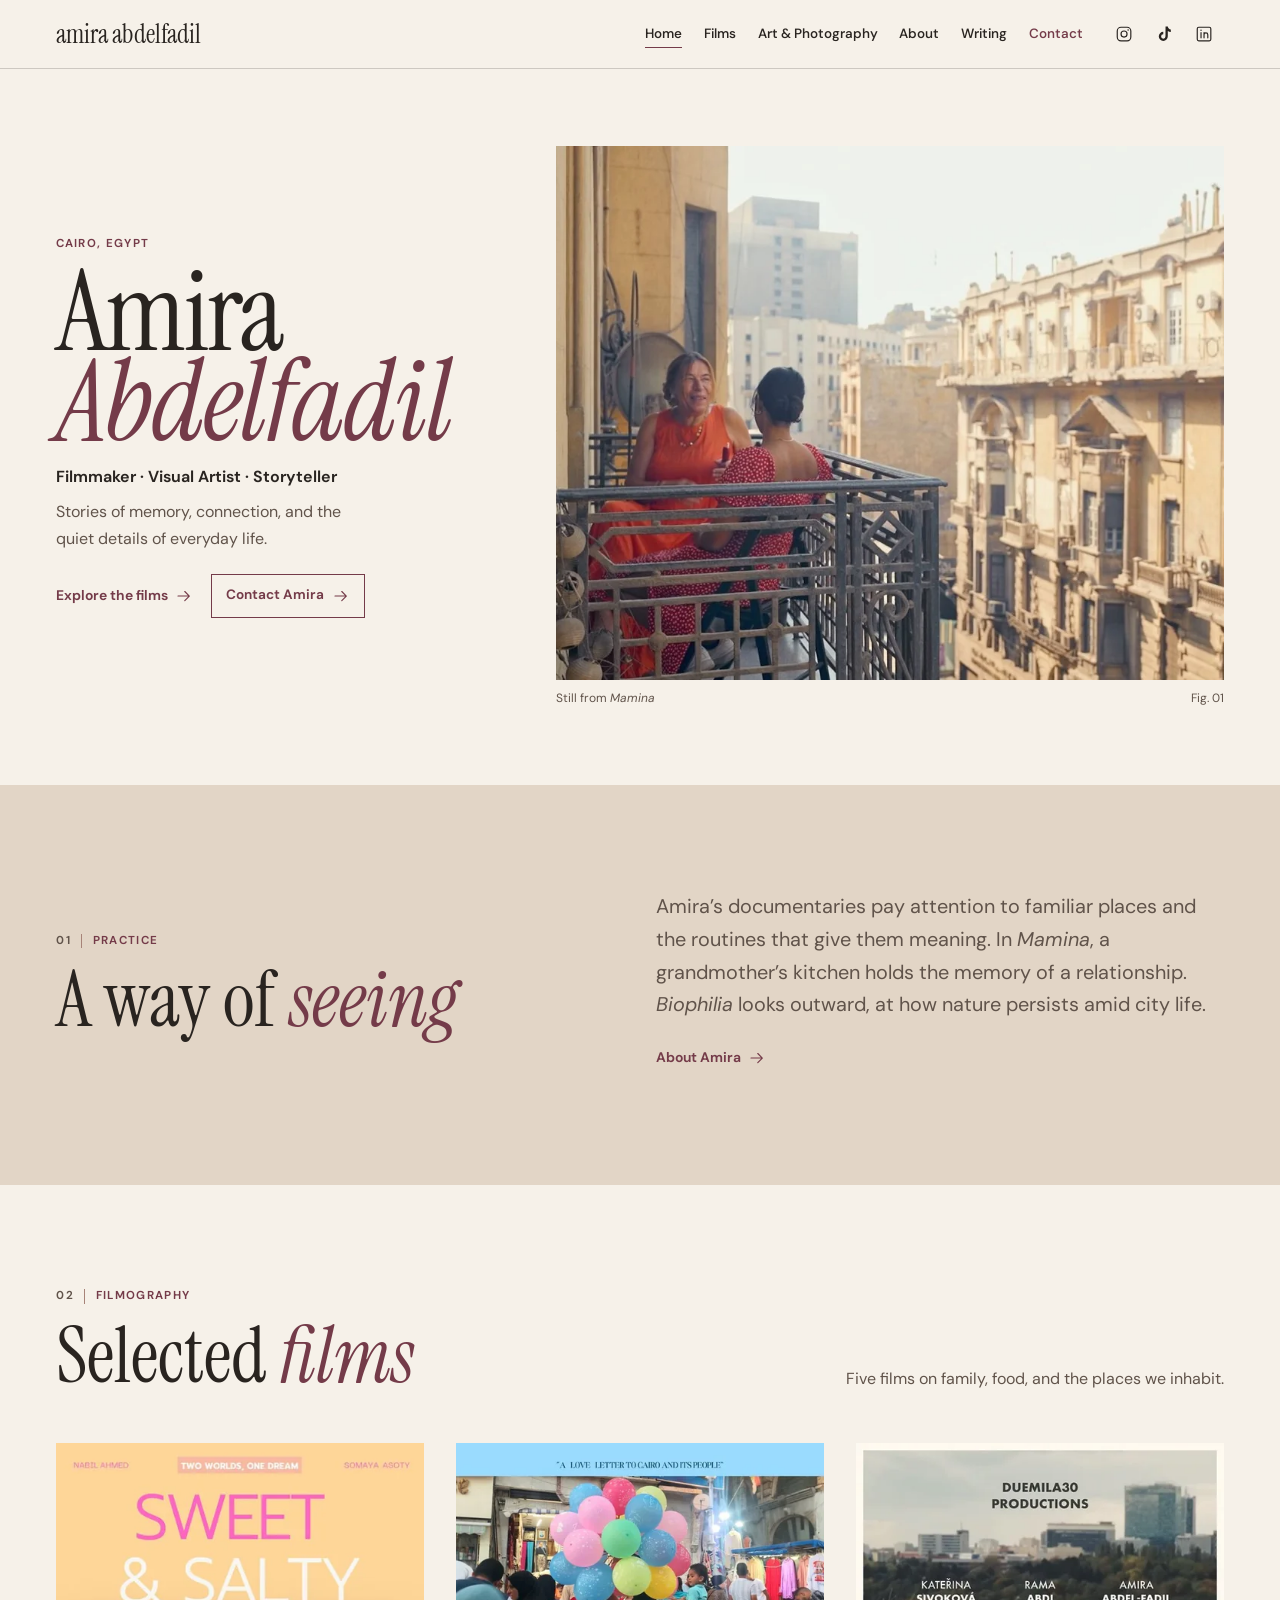
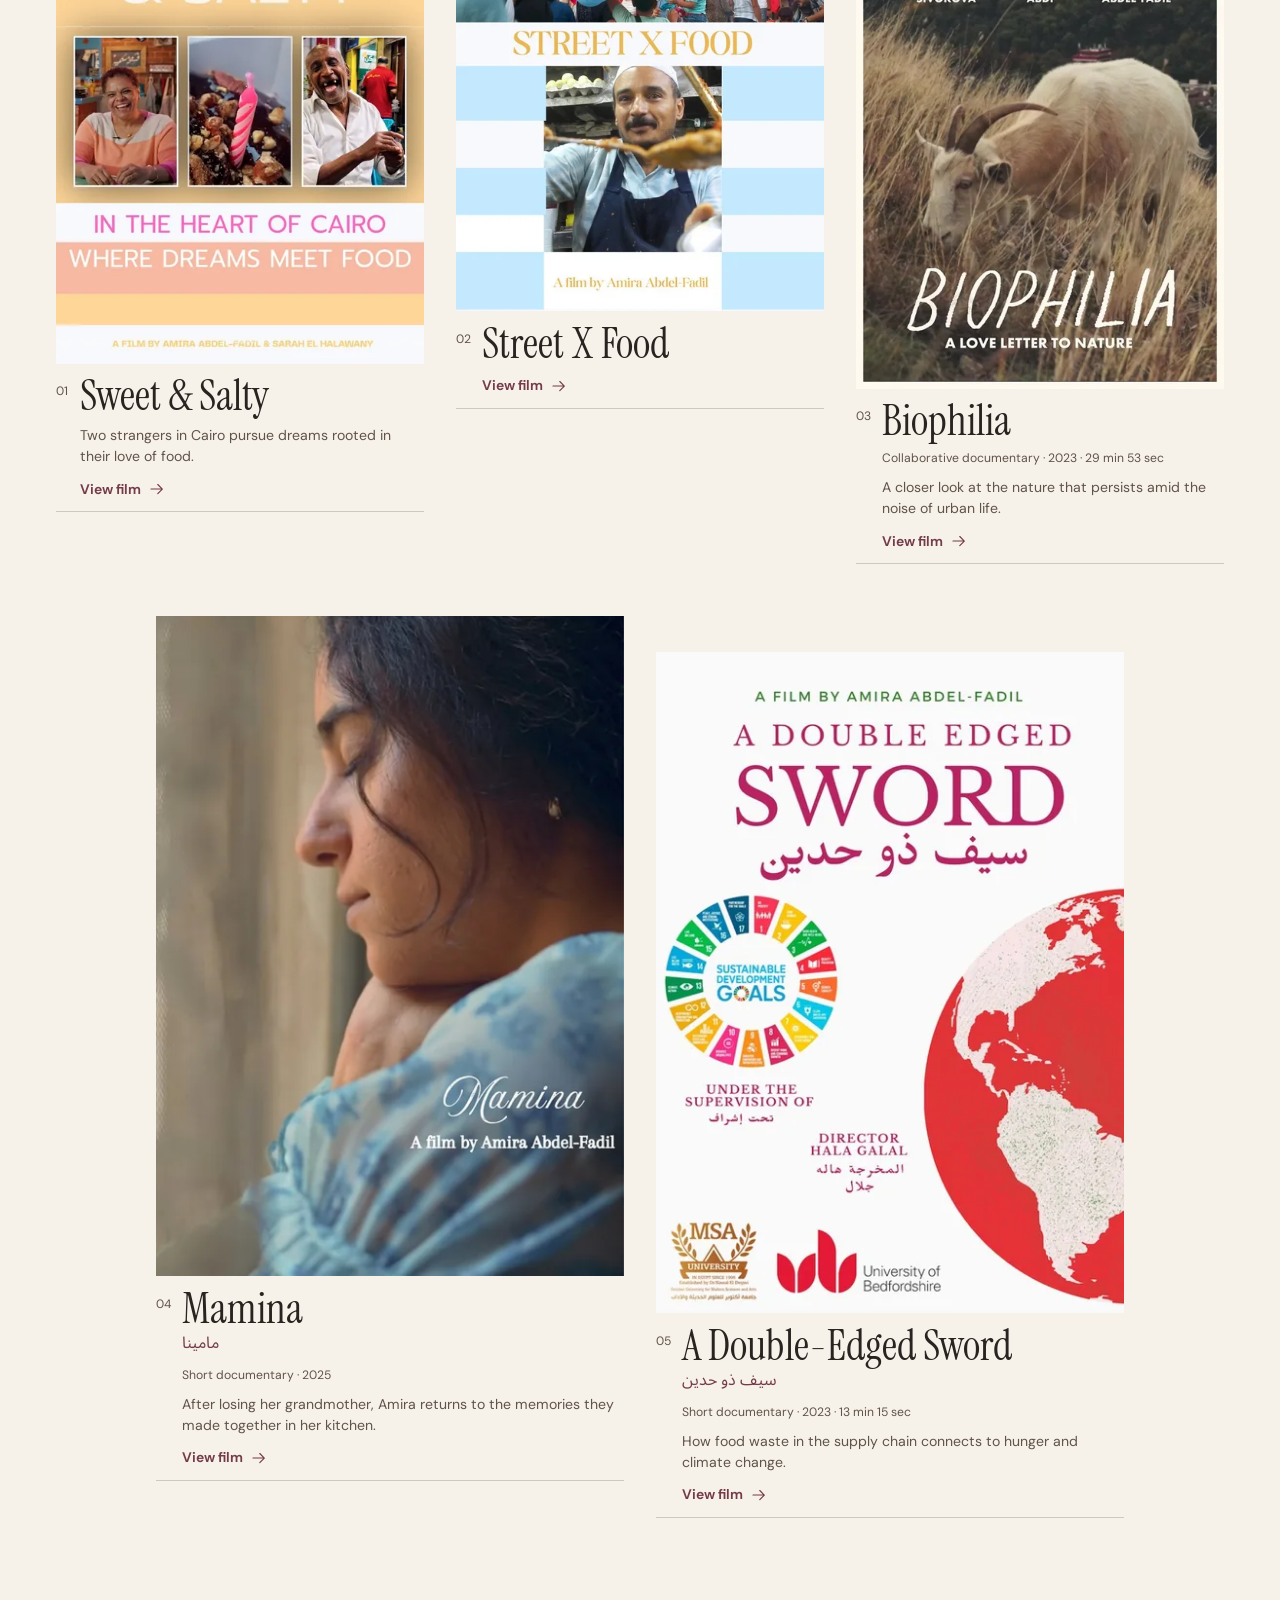
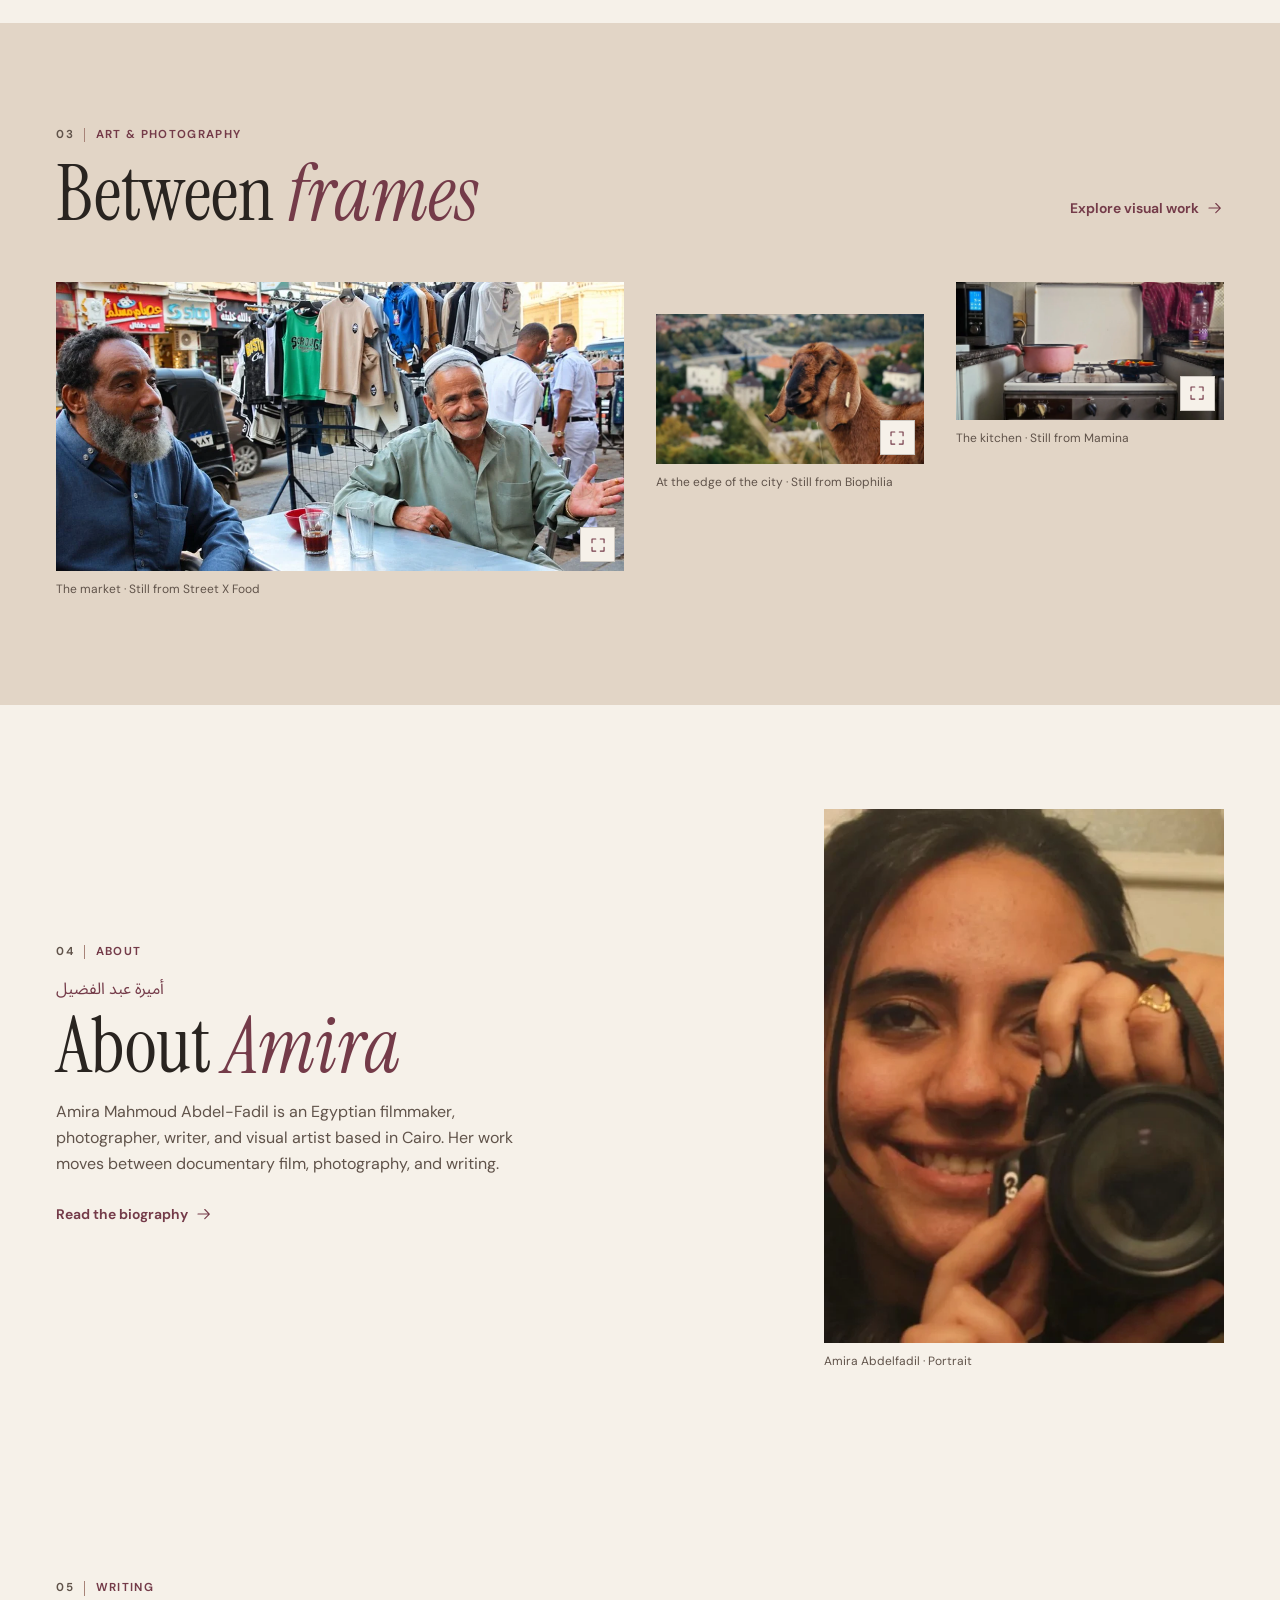
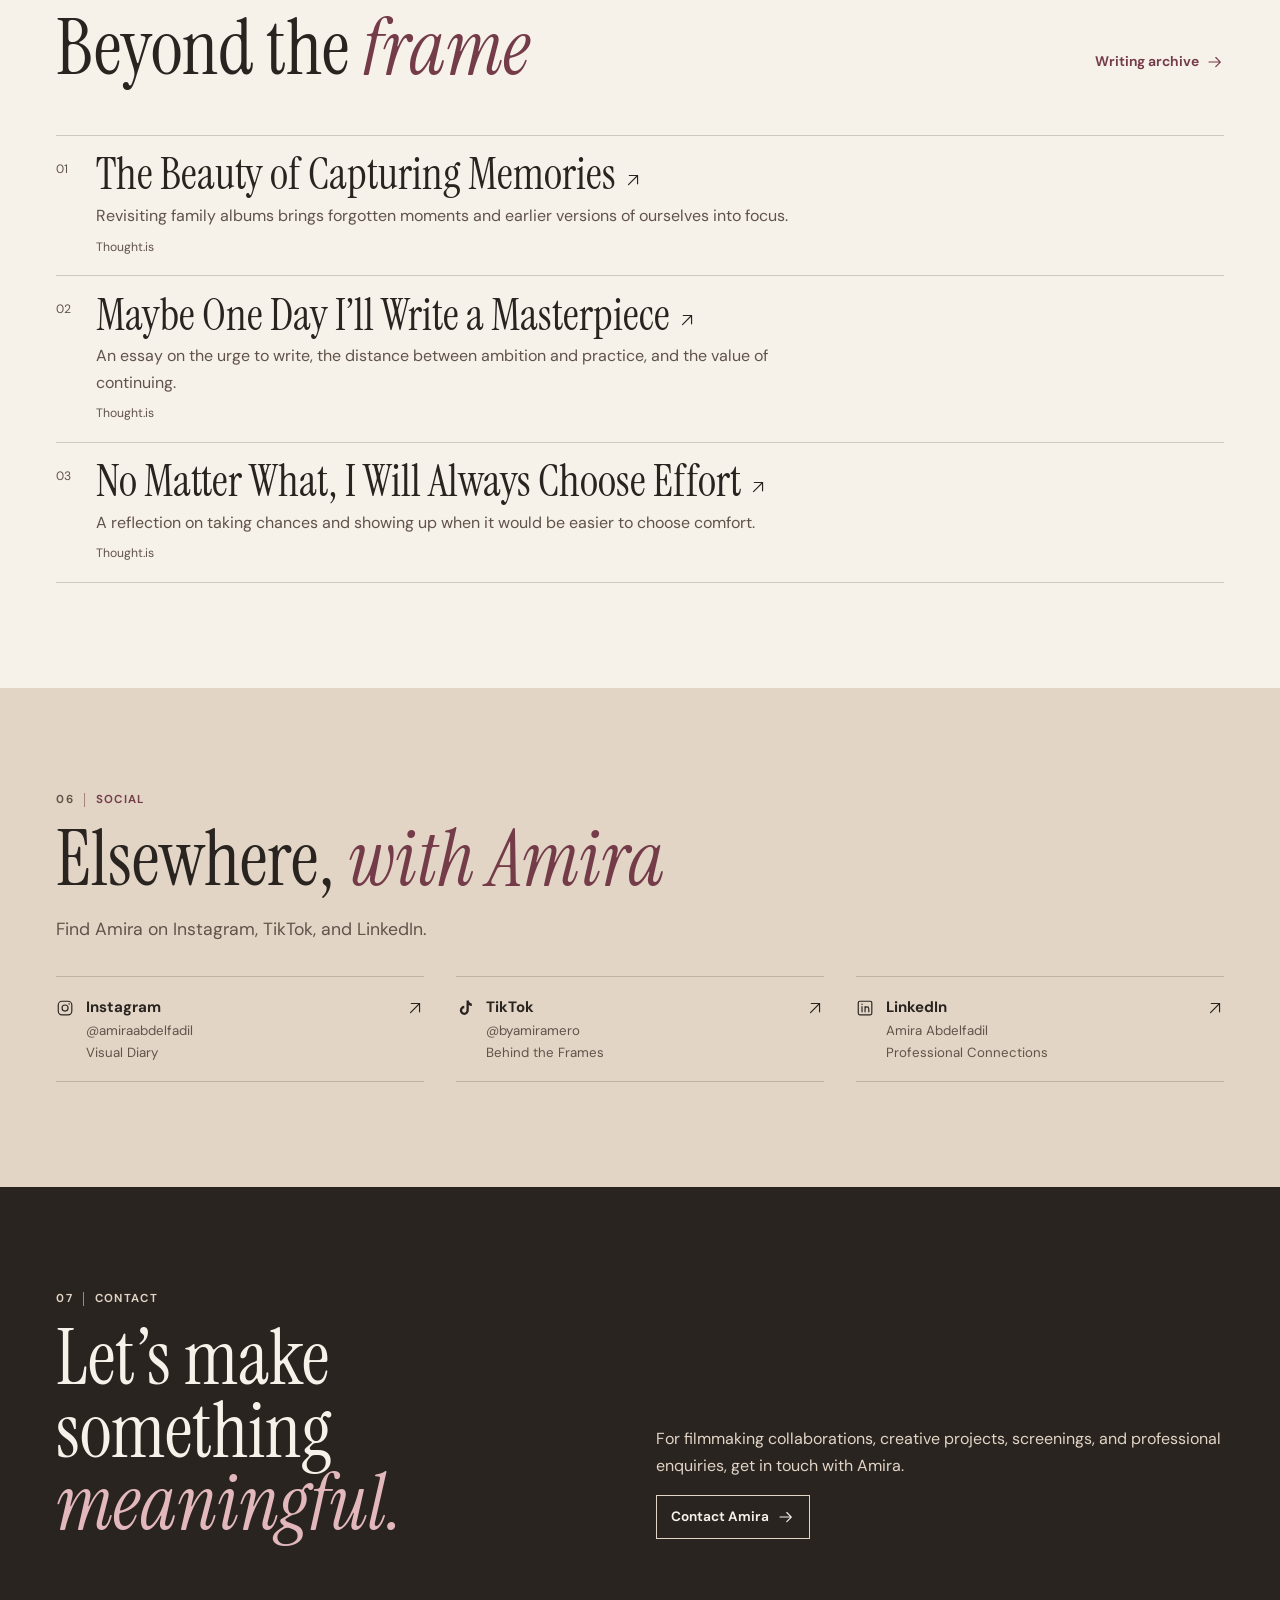
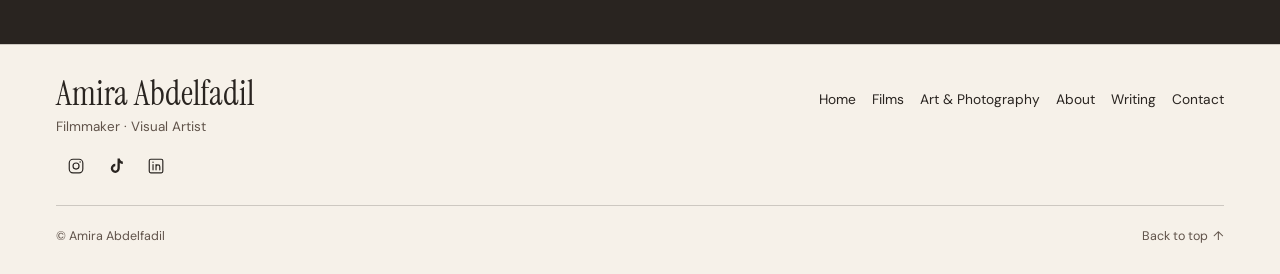
==== commit 631b4732: "Version the portfolio stylesheet and lightbox script" ====
--- a/index.html
+++ b/index.html
@@ -18,8 +18,8 @@
   <link rel="preconnect" href="https://fonts.googleapis.com">
   <link rel="preconnect" href="https://fonts.gstatic.com" crossorigin>
   <link rel="stylesheet" href="https://fonts.googleapis.com/css2?family=DM+Sans:wght@400..700&amp;family=Instrument+Serif:ital@0;1&amp;family=Noto+Sans+Arabic:wght@400&amp;display=swap">
-  <link rel="stylesheet" href="style.css">
-  <script src="site.js" defer></script>
+  <link rel="stylesheet" href="style.css?v=c9924c401f6e">
+  <script src="site.js?v=759e3dfc2a24" defer></script>
   <script type="application/ld+json">{"@context":"https://schema.org","url":"https://supergreatwin.github.io/amira-portfolio/","@type":"Person","@id":"https://supergreatwin.github.io/amira-portfolio/#amira","name":"Amira Abdelfadil","image":"https://supergreatwin.github.io/amira-portfolio/assets/amira-portrait.jpg","jobTitle":"Filmmaker and visual artist","sameAs":["https://www.instagram.com/amiraabdelfadil/","https://www.tiktok.com/@byamiramero?lang=en-GB","https://www.linkedin.com/in/amira-a-4a9b73113/"]}</script>
 </head>
 <body id="top">
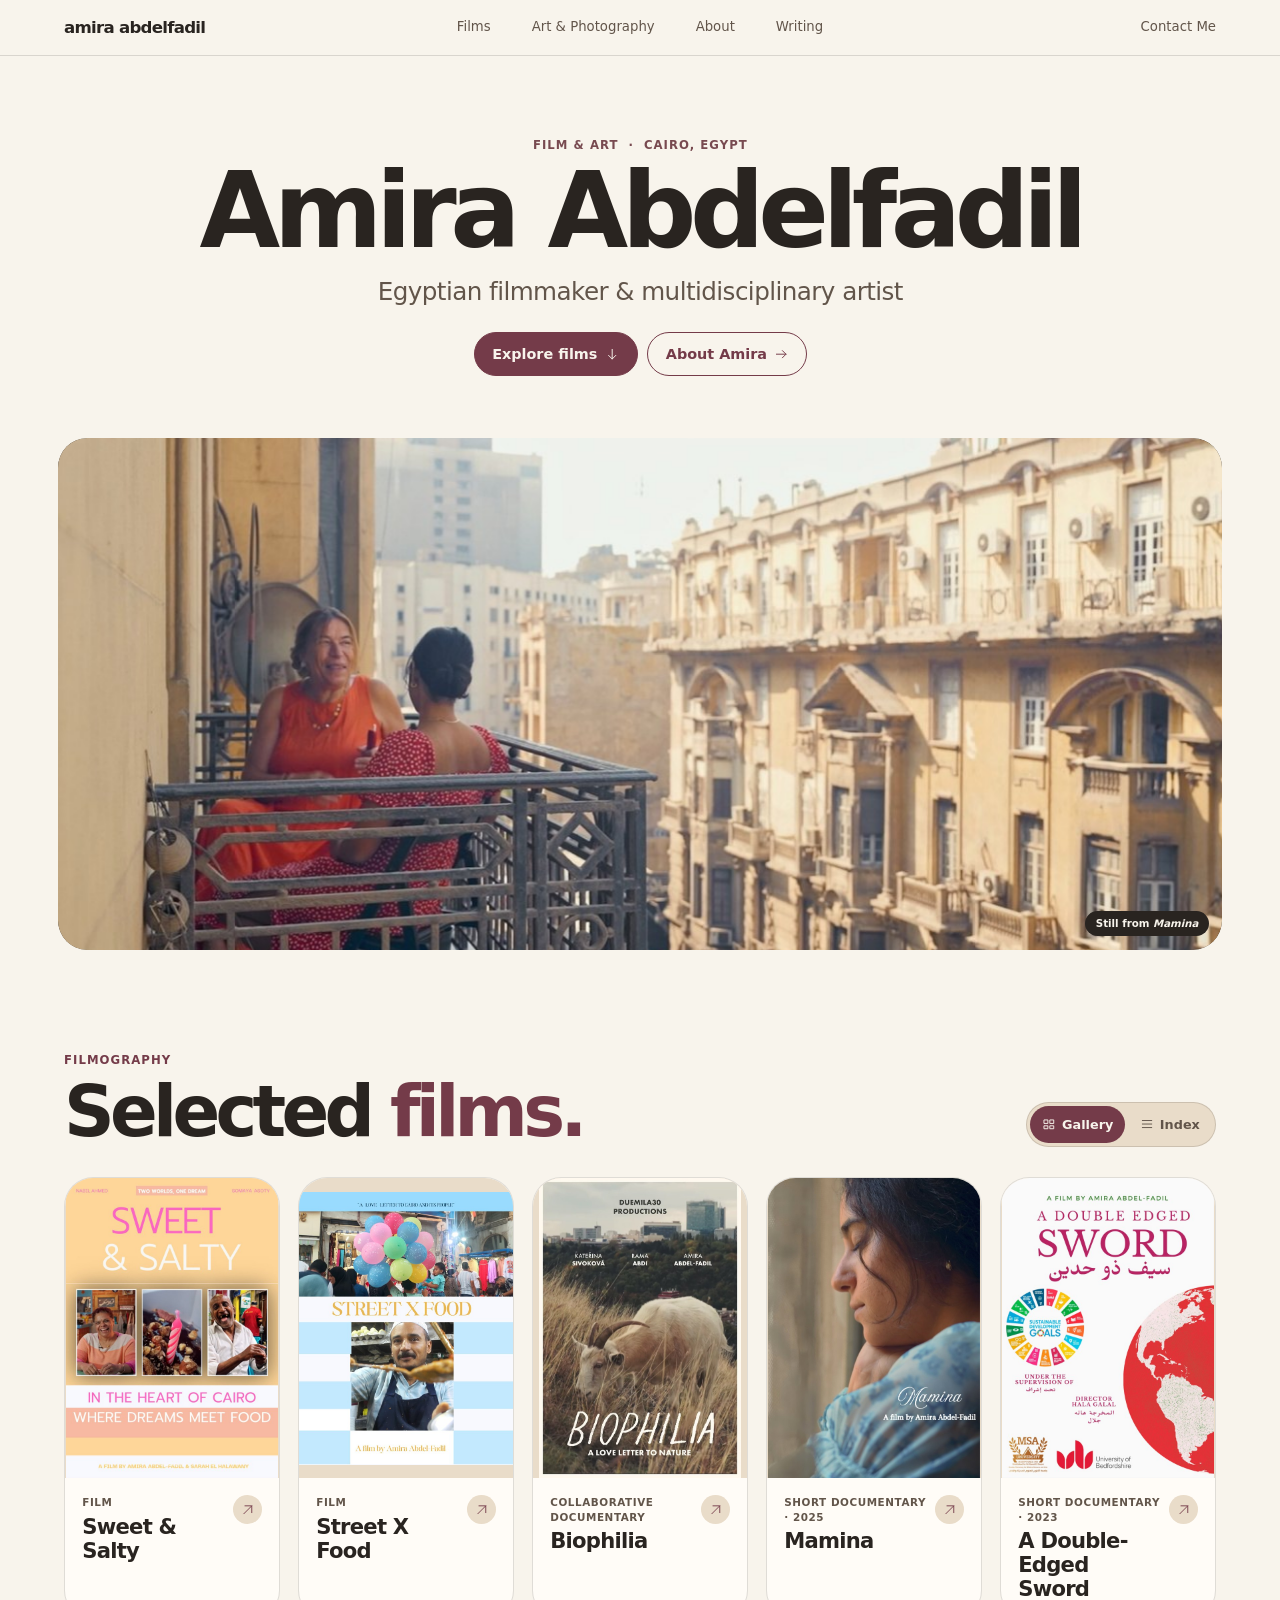
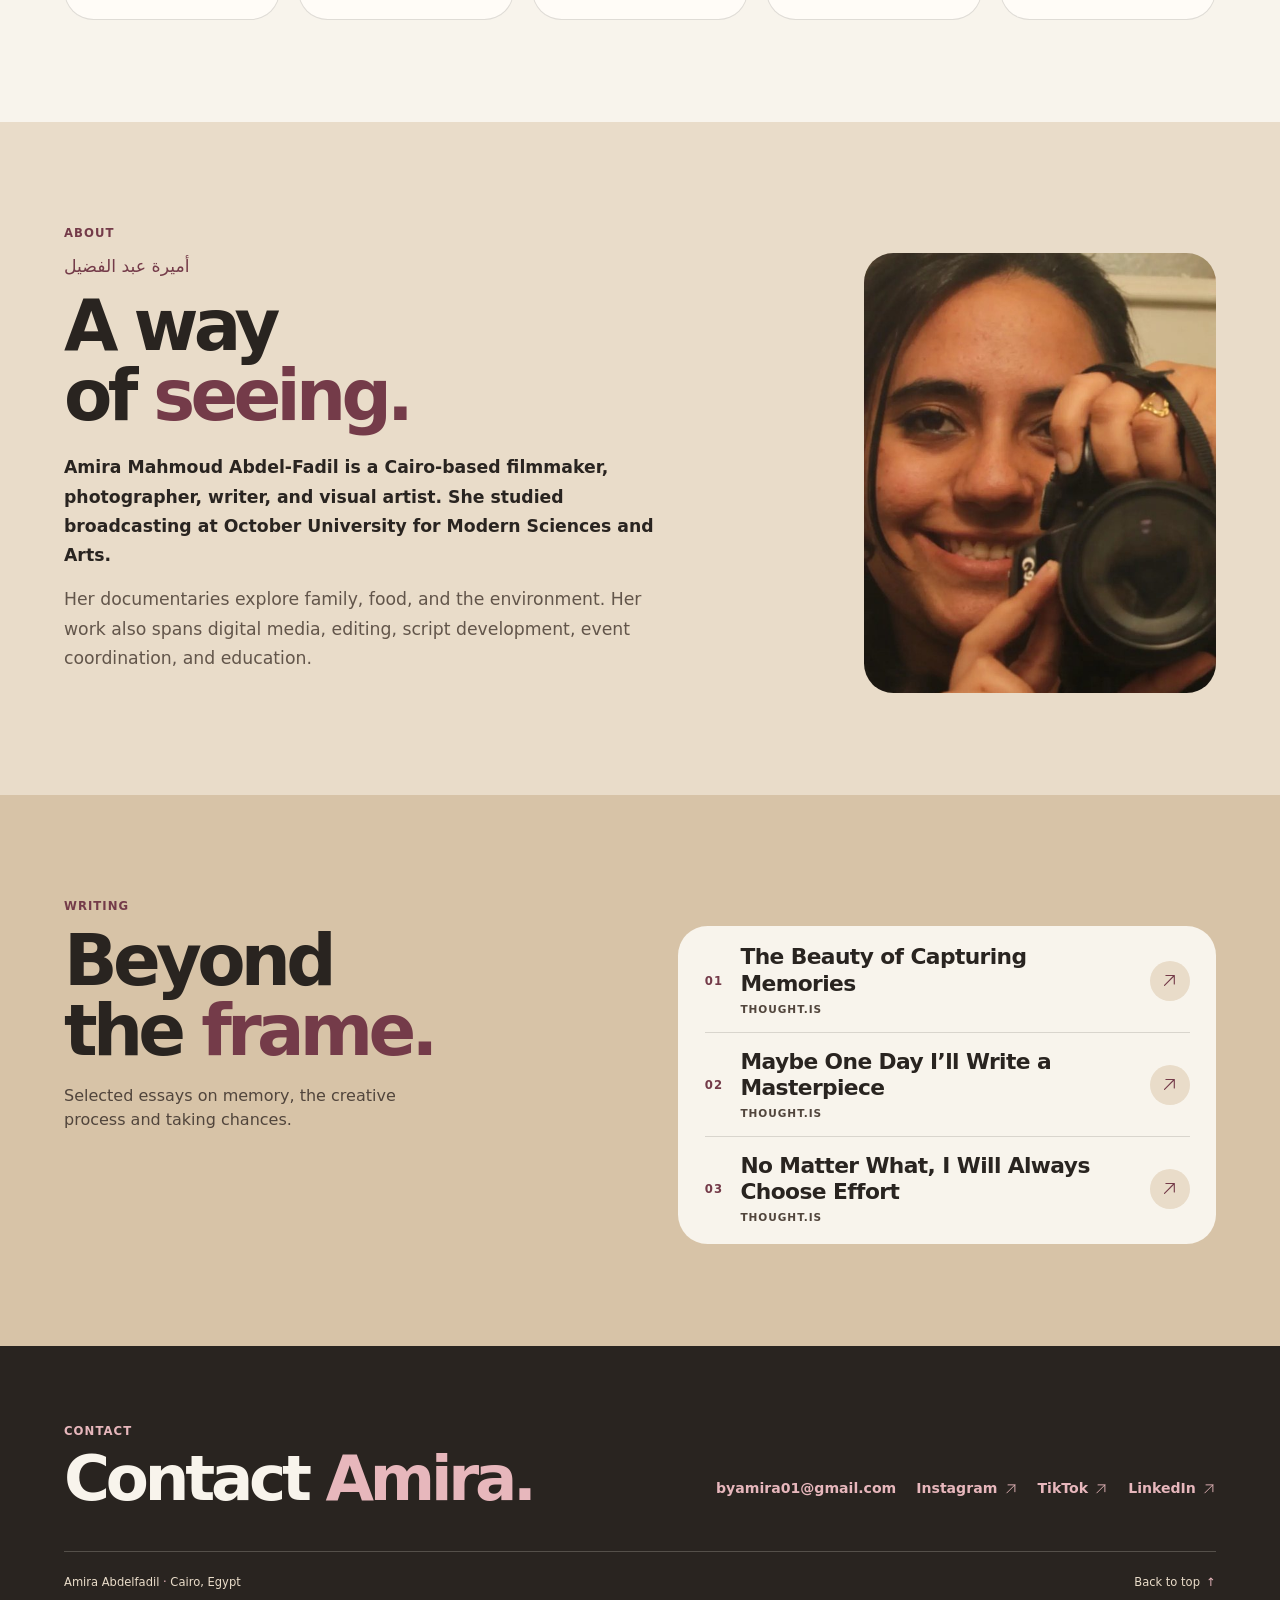
==== commit 55fd4b73: "Restore the original portfolio design with plum accents" ====
--- a/index.html
+++ b/index.html
@@ -1,80 +1,254 @@
 <!doctype html>
-<html lang="en" dir="ltr">
+<html lang="en">
 <head>
   <meta charset="utf-8">
   <meta name="viewport" content="width=device-width, initial-scale=1">
-  <meta name="theme-color" content="#F6F1E9">
-  <title>Amira Abdelfadil | A Way of Seeing</title>
-  <meta name="description" content="Films, visual work, and writing by Amira Abdelfadil, an Egyptian filmmaker, photographer, and multidisciplinary artist based in Cairo.">
+  <meta name="theme-color" content="#f8f4ec">
+  <meta name="description" content="Selected films and writing by Amira Abdelfadil, an Egyptian filmmaker and multidisciplinary artist from Cairo.">
+  <meta property="og:title" content="Amira Abdelfadil — Film & Art">
+  <meta property="og:description" content="Selected films and writing by Amira Abdelfadil, filmmaker and multidisciplinary artist.">
+  <meta property="og:image" content="https://supergreatwin.github.io/amira-portfolio/assets/mamina-02.jpg">
   <link rel="canonical" href="https://supergreatwin.github.io/amira-portfolio/">
-  <meta property="og:type" content="website">
-  <meta property="og:locale" content="en_US">
-  <meta property="og:url" content="https://supergreatwin.github.io/amira-portfolio/">
-  <meta property="og:title" content="Amira Abdelfadil | A Way of Seeing">
-  <meta property="og:description" content="Films, visual work, and writing by Amira Abdelfadil, an Egyptian filmmaker, photographer, and multidisciplinary artist based in Cairo.">
-  <meta property="og:image" content="https://supergreatwin.github.io/amira-portfolio/assets/mamina-02.jpg">
-  <meta property="og:image:alt" content="Two women talk on a balcony overlooking Cairo">
-  <meta name="twitter:card" content="summary_large_image">
-  <link rel="preconnect" href="https://fonts.googleapis.com">
-  <link rel="preconnect" href="https://fonts.gstatic.com" crossorigin>
-  <link rel="stylesheet" href="https://fonts.googleapis.com/css2?family=DM+Sans:wght@400..700&amp;family=Instrument+Serif:ital@0;1&amp;family=Noto+Sans+Arabic:wght@400&amp;display=swap">
-  <link rel="stylesheet" href="style.css?v=c9924c401f6e">
-  <script src="site.js?v=759e3dfc2a24" defer></script>
-  <script type="application/ld+json">{"@context":"https://schema.org","url":"https://supergreatwin.github.io/amira-portfolio/","@type":"Person","@id":"https://supergreatwin.github.io/amira-portfolio/#amira","name":"Amira Abdelfadil","image":"https://supergreatwin.github.io/amira-portfolio/assets/amira-portrait.jpg","jobTitle":"Filmmaker and visual artist","sameAs":["https://www.instagram.com/amiraabdelfadil/","https://www.tiktok.com/@byamiramero?lang=en-GB","https://www.linkedin.com/in/amira-a-4a9b73113/"]}</script>
+  <link rel="stylesheet" href="home.css">
+  <script src="home.js" defer></script>
+  <title>Amira Abdelfadil — Film & Art</title>
 </head>
-<body id="top">
+<body>
   <a class="skip-link" href="#main">Skip to content</a>
   <svg class="symbols" xmlns="http://www.w3.org/2000/svg" aria-hidden="true">
-  <symbol id="arrow-external" viewBox="0 0 24 24"><path d="M6 18 18 6M7 6h11v11"/></symbol>
-  <symbol id="arrow-right" viewBox="0 0 24 24"><path d="M4 12h15m-6-6 6 6-6 6"/></symbol>
-  <symbol id="arrow-left" viewBox="0 0 24 24"><path d="M20 12H5m6-6-6 6 6 6"/></symbol>
-  <symbol id="close-icon" viewBox="0 0 24 24"><path d="m6 6 12 12M18 6 6 18"/></symbol>
-  <symbol id="expand-icon" viewBox="0 0 24 24"><path d="M9 4H4v5m11-5h5v5M4 15v5h5m11-5v5h-5"/></symbol>
-  <symbol id="instagram" viewBox="0 0 24 24"><rect x="3" y="3" width="18" height="18" rx="5"/><circle cx="12" cy="12" r="4"/><circle class="icon-fill" cx="17.4" cy="6.7" r="1"/></symbol>
-  <symbol id="tiktok" viewBox="0 0 24 24"><path class="icon-fill" d="M14 2h3c.4 2.3 1.8 3.7 4 4v3.2c-1.5 0-2.8-.4-4-1.2v7.1a6 6 0 1 1-6-6v3.2a2.9 2.9 0 1 0 2.9 2.8z"/></symbol>
-  <symbol id="linkedin" viewBox="0 0 24 24"><rect x="3" y="3" width="18" height="18" rx="2"/><path d="M8 10v7m4 0v-7m0 3a2.5 2.5 0 0 1 5 0v4"/><circle class="icon-fill" cx="8" cy="7" r=".9"/></symbol>
-</svg>
-  <header class="topbar"><div class="shell nav-inner">
-    <a class="brand" href="#top" aria-label="Amira Abdelfadil, home">amira abdelfadil</a>
-    <button class="menu-toggle" type="button" aria-expanded="false" aria-controls="navigation-panel" hidden>Menu <span aria-hidden="true">+</span></button>
-    <div class="nav-panel" id="navigation-panel"><div class="nav-content"><nav aria-label="Primary"><a href="#top">Home</a><a href="#work">Films</a><a href="art.html">Art &amp; Photography</a><a href="about.html">About</a><a href="writing.html">Writing</a><a href="contact.html">Contact</a></nav><ul class="social-links social-icons" aria-label="Official social profiles"><li><a href="https://www.instagram.com/amiraabdelfadil/" target="_blank" rel="noopener noreferrer" aria-label="Instagram · @amiraabdelfadil (opens in a new tab)"><svg class="icon" aria-hidden="true"><use href="#instagram"/></svg></a></li><li><a href="https://www.tiktok.com/@byamiramero?lang=en-GB" target="_blank" rel="noopener noreferrer" aria-label="TikTok · @byamiramero (opens in a new tab)"><svg class="icon" aria-hidden="true"><use href="#tiktok"/></svg></a></li><li><a href="https://www.linkedin.com/in/amira-a-4a9b73113/" target="_blank" rel="noopener noreferrer" aria-label="LinkedIn · Amira Abdelfadil (opens in a new tab)"><svg class="icon" aria-hidden="true"><use href="#linkedin"/></svg></a></li></ul></div></div>
-  </div><div class="read-progress" aria-hidden="true"></div></header>
+    <symbol id="arrow-up-right" viewBox="0 0 24 24"><path d="M5 19 19 5M7 5h12v12"/></symbol>
+    <symbol id="arrow-down" viewBox="0 0 24 24"><path d="M12 4v16m-6-6 6 6 6-6"/></symbol>
+    <symbol id="arrow-right" viewBox="0 0 24 24"><path d="M4 12h16m-6-6 6 6-6 6"/></symbol>
+    <symbol id="grid-icon" viewBox="0 0 24 24"><rect x="4" y="5" width="6" height="6"/><rect x="14" y="5" width="6" height="6"/><rect x="4" y="15" width="6" height="5"/><rect x="14" y="15" width="6" height="5"/></symbol>
+    <symbol id="list-icon" viewBox="0 0 24 24"><path d="M4 6h16M4 12h16M4 18h16"/></symbol>
+    <symbol id="close-icon" viewBox="0 0 24 24"><path d="m6 6 12 12M18 6 6 18"/></symbol>
+  </svg>
+
+  <header class="topbar">
+    <a href="#top" class="brand" aria-label="amira abdelfadil, home">amira abdelfadil</a>
+    <nav id="navigation-panel" aria-label="Primary">
+      <a href="#work" class="nav-wide-only">Films</a>
+      <a href="art.html">Art &amp; Photography</a>
+      <a href="#about">About</a>
+      <a href="#writing">Writing</a>
+    </nav>
+    <div class="nav-actions">
+      <a class="topbar-end films-shortcut" href="#work">Films</a>
+      <a class="topbar-end" href="#contact">Contact Me</a>
+      <button class="menu-toggle" type="button" aria-label="Menu" aria-expanded="false" aria-controls="navigation-panel" hidden>
+        <svg class="icon menu-lines" aria-hidden="true"><use href="#list-icon"/></svg>
+        <svg class="icon menu-close" aria-hidden="true"><use href="#close-icon"/></svg>
+      </button>
+    </div>
+    <div class="read-progress" aria-hidden="true"></div>
+  </header>
+
   <main id="main" tabindex="-1">
-  <section class="shell hero" aria-labelledby="hero-title">
-    <div class="hero-copy"><p class="section-tag">Cairo, Egypt</p><h1 id="hero-title">Amira<br><em>Abdelfadil</em></h1><p class="designation">Filmmaker · Visual Artist · Storyteller</p><p class="hero-intro">Stories of memory, connection, and the quiet details of everyday life.</p><div class="actions"><a class="line-link" href="#work">Explore the films <svg class="icon" aria-hidden="true"><use href="#arrow-right"/></svg></a><a class="pill" href="contact.html">Contact Amira <svg class="icon" aria-hidden="true"><use href="#arrow-right"/></svg></a></div></div>
-    <figure class="hero-media"><picture><source type="image/webp" srcset="assets/optimized/mamina-02-480.webp 480w, assets/optimized/mamina-02.webp 1344w" sizes="(max-width: 720px) 100vw, (max-width: 1440px) 64vw, 920px"><img src="assets/mamina-02.jpg" width="1344" height="709" alt="Two women talk on a balcony overlooking Cairo" fetchpriority="high"></picture><figcaption><span>Still from <i>Mamina</i></span><span>Fig. 01</span></figcaption></figure>
-  </section>
-  <section class="latte" aria-labelledby="practice-title"><div class="shell section practice editorial-grid"><div><p class="section-tag"><span aria-hidden="true">01</span>Practice</p><h2 id="practice-title">A way of <em>seeing</em></h2></div><div class="prose"><p>Amira’s documentaries pay attention to familiar places and the routines that give them meaning. In <i>Mamina</i>, a grandmother’s kitchen holds the memory of a relationship. <i>Biophilia</i> looks outward, at how nature persists amid city life.</p><a class="line-link" href="about.html">About Amira <svg class="icon" aria-hidden="true"><use href="#arrow-right"/></svg></a></div></div></section>
-  <section class="shell section" id="work" aria-labelledby="films-title"><p class="section-tag"><span aria-hidden="true">02</span>Filmography</p><div class="section-heading"><h2 id="films-title">Selected <em>films</em></h2><p>Five films on family, food, and the places we inhabit.</p></div><div class="film-grid"><article class="film-card" id="project-sweet-and-salty"><a class="film-link" href="film-sweet-and-salty.html" aria-labelledby="film-sweet-and-salty">
-    <div class="film-image" style="--poster-ratio:636 / 900"><picture><source type="image/webp" srcset="assets/optimized/sweet-and-salty-poster-480.webp 480w, assets/optimized/sweet-and-salty-poster.webp 636w" sizes="(max-width: 720px) 44vw, 34vw"><img src="assets/sweet-and-salty-poster.jpg" width="636" height="900" alt="" loading="lazy" decoding="async"></picture></div>
-    <div class="film-caption"><p class="folio" aria-hidden="true">01</p><div><h3 id="film-sweet-and-salty">Sweet &amp; Salty</h3><p class="film-excerpt">Two strangers in Cairo pursue dreams rooted in their love of food.</p><span class="line-link">View film <svg class="icon" aria-hidden="true"><use href="#arrow-right"/></svg></span></div></div>
-  </a></article><article class="film-card" id="project-street-x-food"><a class="film-link" href="film-street-x-food.html" aria-labelledby="film-street-x-food">
-    <div class="film-image" style="--poster-ratio:707 / 900"><picture><source type="image/webp" srcset="assets/optimized/street-x-food-poster-480.webp 480w, assets/optimized/street-x-food-poster.webp 707w" sizes="(max-width: 720px) 44vw, 34vw"><img src="assets/street-x-food-poster.jpg" width="707" height="900" alt="" loading="lazy" decoding="async"></picture></div>
-    <div class="film-caption"><p class="folio" aria-hidden="true">02</p><div><h3 id="film-street-x-food">Street X Food</h3><span class="line-link">View film <svg class="icon" aria-hidden="true"><use href="#arrow-right"/></svg></span></div></div>
-  </a></article><article class="film-card" id="project-biophilia"><a class="film-link" href="film-biophilia.html" aria-labelledby="film-biophilia">
-    <div class="film-image" style="--poster-ratio:607 / 900"><picture><source type="image/webp" srcset="assets/optimized/biophilia-poster-480.webp 480w, assets/optimized/biophilia-poster.webp 607w" sizes="(max-width: 720px) 44vw, 34vw"><img src="assets/biophilia-poster.jpg" width="607" height="900" alt="" loading="lazy" decoding="async"></picture></div>
-    <div class="film-caption"><p class="folio" aria-hidden="true">03</p><div><h3 id="film-biophilia">Biophilia</h3><p class="film-meta">Collaborative documentary · 2023 · 29 min 53 sec</p><p class="film-excerpt">A closer look at the nature that persists amid the noise of urban life.</p><span class="line-link">View film <svg class="icon" aria-hidden="true"><use href="#arrow-right"/></svg></span></div></div>
-  </a></article><article class="film-card" id="project-mamina"><a class="film-link" href="film-mamina.html" aria-labelledby="film-mamina">
-    <div class="film-image" style="--poster-ratio:637 / 900"><picture><source type="image/webp" srcset="assets/optimized/mamina-poster-480.webp 480w, assets/optimized/mamina-poster.webp 637w" sizes="(max-width: 720px) 44vw, 34vw"><img src="assets/mamina-poster.jpg" width="637" height="900" alt="" loading="lazy" decoding="async"></picture></div>
-    <div class="film-caption"><p class="folio" aria-hidden="true">04</p><div><h3 id="film-mamina">Mamina</h3><span class="arabic-title" lang="ar" dir="rtl">مامينا</span><p class="film-meta">Short documentary · 2025</p><p class="film-excerpt">After losing her grandmother, Amira returns to the memories they made together in her kitchen.</p><span class="line-link">View film <svg class="icon" aria-hidden="true"><use href="#arrow-right"/></svg></span></div></div>
-  </a></article><article class="film-card" id="project-double-edged-sword"><a class="film-link" href="film-double-edged-sword.html" aria-labelledby="film-double-edged-sword">
-    <div class="film-image" style="--poster-ratio:636 / 900"><picture><source type="image/webp" srcset="assets/optimized/double-edged-sword-poster-480.webp 480w, assets/optimized/double-edged-sword-poster.webp 636w" sizes="(max-width: 720px) 44vw, 34vw"><img src="assets/double-edged-sword-poster.jpg" width="636" height="900" alt="" loading="lazy" decoding="async"></picture></div>
-    <div class="film-caption"><p class="folio" aria-hidden="true">05</p><div><h3 id="film-double-edged-sword">A Double-Edged Sword</h3><span class="arabic-title" lang="ar" dir="rtl">سيف ذو حدين</span><p class="film-meta">Short documentary · 2023 · 13 min 15 sec</p><p class="film-excerpt">How food waste in the supply chain connects to hunger and climate change.</p><span class="line-link">View film <svg class="icon" aria-hidden="true"><use href="#arrow-right"/></svg></span></div></div>
-  </a></article></div></section>
-  <section class="latte" id="art" aria-labelledby="art-title"><div class="shell section"><p class="section-tag"><span aria-hidden="true">03</span>Art & Photography</p><div class="section-heading"><h2 id="art-title">Between <em>frames</em></h2><a class="line-link" href="art.html">Explore visual work <svg class="icon" aria-hidden="true"><use href="#arrow-right"/></svg></a></div><div class="art-grid"><figure><a class="image-link" href="assets/street-x-food-02.jpg" data-lightbox="visual" data-caption="The market · Still from Street X Food" data-width="1120" data-height="571" aria-label="Enlarge image: Two men seated in a market street"><picture><source type="image/webp" srcset="assets/optimized/street-x-food-02-480.webp 480w, assets/optimized/street-x-food-02.webp 1120w" sizes="(max-width: 640px) 100vw, 50vw"><img src="assets/street-x-food-02.jpg" width="1120" height="571" alt="Two men seated in a market street" loading="lazy" decoding="async"></picture><span class="image-expand"><svg class="icon" aria-hidden="true"><use href="#expand-icon"/></svg></span></a><figcaption>The market · Still from Street X Food</figcaption></figure><figure><a class="image-link" href="assets/biophilia-03.jpg" data-lightbox="visual" data-caption="At the edge of the city · Still from Biophilia" data-width="1120" data-height="630" aria-label="Enlarge image: A goat with a city in the distance"><picture><source type="image/webp" srcset="assets/optimized/biophilia-03-480.webp 480w, assets/optimized/biophilia-03.webp 1120w" sizes="(max-width: 640px) 100vw, 50vw"><img src="assets/biophilia-03.jpg" width="1120" height="630" alt="A goat with a city in the distance" loading="lazy" decoding="async"></picture><span class="image-expand"><svg class="icon" aria-hidden="true"><use href="#expand-icon"/></svg></span></a><figcaption>At the edge of the city · Still from Biophilia</figcaption></figure><figure><a class="image-link" href="assets/mamina-01.jpg" data-lightbox="visual" data-caption="The kitchen · Still from Mamina" data-width="1120" data-height="578" aria-label="Enlarge image: A pot and pan on a kitchen stove"><picture><source type="image/webp" srcset="assets/optimized/mamina-01-480.webp 480w, assets/optimized/mamina-01.webp 1120w" sizes="(max-width: 640px) 100vw, 50vw"><img src="assets/mamina-01.jpg" width="1120" height="578" alt="A pot and pan on a kitchen stove" loading="lazy" decoding="async"></picture><span class="image-expand"><svg class="icon" aria-hidden="true"><use href="#expand-icon"/></svg></span></a><figcaption>The kitchen · Still from Mamina</figcaption></figure></div></div></section>
-  <section class="shell section editorial-grid about-preview" id="about" aria-labelledby="about-title"><div><p class="section-tag"><span aria-hidden="true">04</span>About</p><p class="arabic-kicker" lang="ar" dir="rtl">أميرة عبد الفضيل</p><h2 id="about-title">About <em>Amira</em></h2><div class="prose"><p>Amira Mahmoud Abdel-Fadil is an Egyptian filmmaker, photographer, writer, and visual artist based in Cairo. Her work moves between documentary film, photography, and writing.</p><a class="line-link" href="about.html">Read the biography <svg class="icon" aria-hidden="true"><use href="#arrow-right"/></svg></a></div></div><figure><picture><source type="image/webp" srcset="assets/optimized/amira-portrait-480.webp 480w, assets/optimized/amira-portrait.webp 540w" sizes="(max-width: 640px) 100vw, 50vw"><img src="assets/amira-portrait.jpg" width="540" height="720" alt="Amira holding a camera" loading="lazy" decoding="async"></picture><figcaption>Amira Abdelfadil · Portrait</figcaption></figure></section>
-  <section class="shell section" id="writing" aria-labelledby="writing-title"><p class="section-tag"><span aria-hidden="true">05</span>Writing</p><div class="section-heading"><h2 id="writing-title">Beyond the <em>frame</em></h2><a class="line-link" href="writing.html">Writing archive <svg class="icon" aria-hidden="true"><use href="#arrow-right"/></svg></a></div><div class="essay-list"><article class="essay"><span class="folio" aria-hidden="true">01</span><div><h3><a class="essay-title" href="https://thought.is/the-beauty-of-capturing-memories/" target="_blank" rel="noopener noreferrer">The Beauty of Capturing Memories <svg class="icon" aria-hidden="true"><use href="#arrow-external"/></svg></a></h3><p>Revisiting family albums brings forgotten moments and earlier versions of ourselves into focus.</p><p class="film-meta">Thought.is</p></div></article><article class="essay"><span class="folio" aria-hidden="true">02</span><div><h3><a class="essay-title" href="https://thought.is/maybe-one-day-ill-write-a-masterpiece/" target="_blank" rel="noopener noreferrer">Maybe One Day I’ll Write a Masterpiece <svg class="icon" aria-hidden="true"><use href="#arrow-external"/></svg></a></h3><p>An essay on the urge to write, the distance between ambition and practice, and the value of continuing.</p><p class="film-meta">Thought.is</p></div></article><article class="essay"><span class="folio" aria-hidden="true">03</span><div><h3><a class="essay-title" href="https://thought.is/no-matter-what-i-will-always-choose-effort/" target="_blank" rel="noopener noreferrer">No Matter What, I Will Always Choose Effort <svg class="icon" aria-hidden="true"><use href="#arrow-external"/></svg></a></h3><p>A reflection on taking chances and showing up when it would be easier to choose comfort.</p><p class="film-meta">Thought.is</p></div></article></div></section>
-  <section class="latte" id="elsewhere" aria-labelledby="social-title"><div class="shell section"><p class="section-tag"><span aria-hidden="true">06</span>Social</p><h2 id="social-title">Elsewhere, <em>with Amira</em></h2><p class="section-intro">Find Amira on Instagram, TikTok, and LinkedIn.</p><ul class="social-links social-profiles" aria-label="Official social profiles"><li><a href="https://www.instagram.com/amiraabdelfadil/" target="_blank" rel="noopener noreferrer"><svg class="icon" aria-hidden="true"><use href="#instagram"/></svg><span><strong>Instagram</strong><span>@amiraabdelfadil</span><small>Visual Diary</small></span><svg class="icon" aria-hidden="true"><use href="#arrow-external"/></svg></a></li><li><a href="https://www.tiktok.com/@byamiramero?lang=en-GB" target="_blank" rel="noopener noreferrer"><svg class="icon" aria-hidden="true"><use href="#tiktok"/></svg><span><strong>TikTok</strong><span>@byamiramero</span><small>Behind the Frames</small></span><svg class="icon" aria-hidden="true"><use href="#arrow-external"/></svg></a></li><li><a href="https://www.linkedin.com/in/amira-a-4a9b73113/" target="_blank" rel="noopener noreferrer"><svg class="icon" aria-hidden="true"><use href="#linkedin"/></svg><span><strong>LinkedIn</strong><span>Amira Abdelfadil</span><small>Professional Connections</small></span><svg class="icon" aria-hidden="true"><use href="#arrow-external"/></svg></a></li></ul></div></section>
-  <section class="contact-band" id="contact" aria-labelledby="contact-title"><div class="shell section editorial-grid"><div><p class="section-tag"><span aria-hidden="true">07</span>Contact</p><h2 id="contact-title">Let’s make something <em>meaningful.</em></h2></div><div class="prose"><p>For filmmaking collaborations, creative projects, screenings, and professional enquiries, get in touch with Amira.</p><a class="pill" href="contact.html">Contact Amira <svg class="icon" aria-hidden="true"><use href="#arrow-right"/></svg></a></div></div></section>
+    <section class="hero" id="top" aria-labelledby="hero-title">
+      <div class="hero-content">
+        <p class="eyebrow hero-kicker">Film &amp; art <span aria-hidden="true">·</span> Cairo, Egypt</p>
+        <h1 id="hero-title">Amira Abdelfadil</h1>
+        <p class="hero-intro">Egyptian filmmaker &amp; multidisciplinary artist</p>
+        <div class="hero-actions">
+          <a class="pill" href="#work">Explore films <svg class="icon" aria-hidden="true"><use href="#arrow-down"/></svg></a>
+          <a class="pill pill-secondary" href="#about">About Amira <svg class="icon" aria-hidden="true"><use href="#arrow-right"/></svg></a>
+        </div>
+      </div>
+      <figure class="hero-media">
+        <picture class="hero-visual">
+          <source media="(max-width: 640px)" srcset="assets/mamina-02-small.jpg">
+          <img src="assets/mamina-02.jpg" alt="Two women talk on a balcony overlooking Cairo" width="1344" height="709" fetchpriority="high">
+        </picture>
+        <figcaption class="frame-credit">Still from <i>Mamina</i></figcaption>
+      </figure>
+    </section>
+
+    <section class="section work" id="work" aria-labelledby="work-title">
+      <div class="section-tag eyebrow">Filmography</div>
+      <div class="section-heading">
+        <h2 class="display" id="work-title">Selected <em>films.</em></h2>
+        <div class="view-switch" role="group" aria-label="Filmography view" hidden>
+          <button type="button" data-view="gallery" aria-pressed="true"><svg class="icon"><use href="#grid-icon"/></svg> Gallery</button>
+          <button type="button" data-view="index" aria-pressed="false"><svg class="icon"><use href="#list-icon"/></svg> Index</button>
+        </div>
+      </div>
+      <div class="film-grid" data-layout="gallery">
+        <article class="film-card">
+          <a href="#project-sweet-and-salty" data-project="sweet-and-salty" class="film-link" aria-labelledby="film-sweet-and-salty">
+            <div class="film-image"><img src="assets/sweet-and-salty-poster.jpg" alt="" width="636" height="900" loading="lazy"><span class="film-no eyebrow" aria-hidden="true">01</span></div>
+            <div class="film-caption"><div><p class="eyebrow">Film</p><h3 id="film-sweet-and-salty">Sweet &amp; Salty</h3></div><span class="icon-circle"><svg class="icon" aria-hidden="true"><use href="#arrow-up-right"/></svg></span></div>
+          </a>
+        </article>
+        <article class="film-card">
+          <a href="#project-street-x-food" data-project="street-x-food" class="film-link" aria-labelledby="film-street-x-food">
+            <div class="film-image"><img src="assets/street-x-food-poster.jpg" alt="" width="707" height="900" loading="lazy"><span class="film-no eyebrow" aria-hidden="true">02</span></div>
+            <div class="film-caption"><div><p class="eyebrow">Film</p><h3 id="film-street-x-food">Street X Food</h3></div><span class="icon-circle"><svg class="icon" aria-hidden="true"><use href="#arrow-up-right"/></svg></span></div>
+          </a>
+        </article>
+        <article class="film-card">
+          <a href="#project-biophilia" data-project="biophilia" class="film-link" aria-labelledby="film-biophilia">
+            <div class="film-image"><img src="assets/biophilia-poster.jpg" alt="" width="607" height="900" loading="lazy"><span class="film-no eyebrow" aria-hidden="true">03</span></div>
+            <div class="film-caption"><div><p class="eyebrow">Collaborative documentary</p><h3 id="film-biophilia">Biophilia</h3></div><span class="icon-circle"><svg class="icon" aria-hidden="true"><use href="#arrow-up-right"/></svg></span></div>
+          </a>
+        </article>
+        <article class="film-card">
+          <a href="#project-mamina" data-project="mamina" class="film-link" aria-labelledby="film-mamina">
+            <div class="film-image"><img src="assets/mamina-poster.jpg" alt="" width="637" height="900" loading="lazy"><span class="film-no eyebrow" aria-hidden="true">04</span></div>
+            <div class="film-caption"><div><p class="eyebrow">Short documentary · 2025</p><h3 id="film-mamina">Mamina</h3></div><span class="icon-circle"><svg class="icon" aria-hidden="true"><use href="#arrow-up-right"/></svg></span></div>
+          </a>
+        </article>
+        <article class="film-card">
+          <a href="#project-double-edged-sword" data-project="double-edged-sword" class="film-link" aria-labelledby="film-double-edged-sword">
+            <div class="film-image"><img src="assets/double-edged-sword-poster.jpg" alt="" width="636" height="900" loading="lazy"><span class="film-no eyebrow" aria-hidden="true">05</span></div>
+            <div class="film-caption"><div><p class="eyebrow">Short documentary · 2023</p><h3 id="film-double-edged-sword">A Double-Edged Sword</h3></div><span class="icon-circle"><svg class="icon" aria-hidden="true"><use href="#arrow-up-right"/></svg></span></div>
+          </a>
+        </article>
+      </div>
+      <div class="film-details">
+        <article class="film-detail" id="project-sweet-and-salty">
+          <div class="project-lead">
+            <img class="project-poster" src="assets/sweet-and-salty-poster.jpg" alt="Sweet &amp; Salty poster" width="636" height="900" loading="lazy">
+            <div class="dialog-copy">
+              <p class="eyebrow">Film</p>
+              <h3 tabindex="-1">Sweet &amp; Salty</h3>
+              <h4>Synopsis</h4>
+              <p>From the heart of Cairo, Nabil and Somaya are strangers pursuing dreams rooted in their love of food. Though their paths are different, their stories echo one another. Each navigates the delicate space between ambition and circumstance, shaped by memory, sacrifice, and the people who surround them.</p>
+              <dl><div><dt>A film by</dt><dd>Amira Abdel-Fadil &amp; Sarah El Halawany</dd></div></dl>
+            </div>
+          </div>
+        </article>
+        <article class="film-detail" id="project-street-x-food">
+          <div class="project-lead">
+            <img class="project-poster" src="assets/street-x-food-poster.jpg" alt="Street X Food poster" width="707" height="900" loading="lazy">
+            <div class="dialog-copy">
+              <p class="eyebrow">Film</p>
+              <h3 tabindex="-1">Street X Food</h3>
+              <h4>Poster tagline</h4>
+              <p>“A love letter to Cairo and its people.”</p>
+              <dl><div><dt>A film by</dt><dd>Amira Abdel-Fadil</dd></div></dl>
+            </div>
+          </div>
+          <div class="film-stills">
+            <h4>Film stills</h4>
+            <div class="still-grid">
+              <img src="assets/street-x-food-01.jpg" alt="A pan of food at a street food stand" width="1120" height="573" loading="lazy">
+              <img src="assets/street-x-food-02.jpg" alt="Two men seated in a market street" width="1120" height="571" loading="lazy">
+              <img src="assets/street-x-food-03.jpg" alt="Birds perched along a steel structure against a blue sky" width="1120" height="573" loading="lazy">
+              <img src="assets/street-x-food-04.jpg" alt="The Nile and a palm-lined bank in daylight" width="1120" height="574" loading="lazy">
+            </div>
+          </div>
+        </article>
+        <article class="film-detail" id="project-biophilia">
+          <div class="project-lead">
+            <img class="project-poster" src="assets/biophilia-poster.jpg" alt="Biophilia poster" width="607" height="900" loading="lazy">
+            <div class="dialog-copy">
+              <p class="eyebrow">Collaborative documentary · 29 min 53 sec</p>
+              <h3 tabindex="-1">Biophilia</h3>
+              <h4>Synopsis</h4>
+              <p>In this increasingly fast-paced world, especially in big urban cities, everything is becoming man-made, and we indulge and indulge. Every once in a while, if we’re lucky enough, we get to turn the volume down and be humbled by the greatest artist: nature. It has the ability to remind us of what is real and natural amidst the noise. This is an open invitation to embrace the beauty of nature in urban spaces, notice what it can be despite endless urbanization, and become one with it. While everything manufactured can seem like a feat of genius, nature, too, deserves to be celebrated and embraced.</p>
+              <dl><div><dt>Co-directors</dt><dd>Kateřina Sivoková, Rama Abdi &amp; Amira Abdel-Fadil</dd></div><div><dt>Production</dt><dd>Duemila30 Productions</dd></div></dl>
+            </div>
+          </div>
+          <div class="film-stills">
+            <h4>Film stills</h4>
+            <div class="still-grid">
+              <img src="assets/biophilia-01.jpg" alt="A tree and a green cart along an urban road" width="1120" height="563" loading="lazy">
+              <img src="assets/biophilia-02.jpg" alt="A person in blue looking down a narrow city street" width="1120" height="652" loading="lazy">
+              <img src="assets/biophilia-03.jpg" alt="A goat with a city in the distance" width="1120" height="630" loading="lazy">
+            </div>
+          </div>
+        </article>
+        <article class="film-detail" id="project-mamina">
+          <div class="project-lead">
+            <img class="project-poster" src="assets/mamina-poster.jpg" alt="Mamina poster" width="637" height="900" loading="lazy">
+            <div class="dialog-copy">
+              <p class="eyebrow">Short documentary · 2025</p>
+              <h3 tabindex="-1">Mamina <span lang="ar" dir="rtl">مامينا</span></h3>
+              <h4>Synopsis</h4>
+              <p>Amira, a young woman deeply attached to her grandmother, is struggling to cope with her loss. Their bond was nurtured in her grandmother’s kitchen through cooking and sharing meals together. Now, without her grandmother’s abundant love, Amira feels lost and misses her terribly. As she grieves and searches for love in those around her, including her mother, and within herself, she begins to uncover what might be the key to moving forward despite the pain.</p>
+              <dl><div><dt>Director &amp; writer</dt><dd>Amira Mahmoud Abdel-Fadil</dd></div><div><dt>Producer</dt><dd>IMS Nazra</dd></div><div><dt>Cinematography</dt><dd>Menna Ahmed</dd></div><div><dt>Editing</dt><dd>Hisham Abdelrazek</dd></div><div><dt>Sound design &amp; mixing</dt><dd>Mohab Ezz</dd></div></dl>
+              <div class="dialog-links"><a class="line-link" href="https://collab.sundance.org/catalog/Mamina-2026-01-28-044318">Sundance Collab preview <svg class="icon" aria-hidden="true"><use href="#arrow-up-right"/></svg></a></div>
+            </div>
+          </div>
+          <div class="film-stills">
+            <h4>Film stills</h4>
+            <div class="still-grid">
+              <img src="assets/mamina-01.jpg" alt="A pot and pan on a kitchen stove" width="1120" height="578" loading="lazy">
+              <img src="assets/mamina-02.jpg" alt="Two women talk on a balcony overlooking Cairo" width="1344" height="709" loading="lazy">
+              <img src="assets/mamina-03.jpg" alt="Two people in bright clothes lying in grass" width="1120" height="624" loading="lazy">
+            </div>
+          </div>
+        </article>
+        <article class="film-detail" id="project-double-edged-sword">
+          <div class="project-lead">
+            <img class="project-poster" src="assets/double-edged-sword-poster.jpg" alt="A Double-Edged Sword poster" width="636" height="900" loading="lazy">
+            <div class="dialog-copy">
+              <p class="eyebrow">Short documentary · 2023 · 13 min 15 sec</p>
+              <h3 tabindex="-1">A Double-Edged Sword <span lang="ar" dir="rtl">سيف ذو حدين</span></h3>
+              <h4>Synopsis</h4>
+              <p>A short documentary about food waste in the food chain and its link to climate change and hunger.</p>
+              <dl><div><dt>Director, producer, cinematographer &amp; editor</dt><dd>Amira Abdel-Fadil</dd></div><div><dt>Co-writers</dt><dd>Amira Abdel-Fadil &amp; Magda Baraka</dd></div><div><dt>Sound design &amp; mixing</dt><dd>Amira Abdel-Fadil &amp; Khaled Saleh</dd></div><div><dt>Cast</dt><dd>Magda Baraka</dd></div></dl>
+            </div>
+          </div>
+          <div class="film-stills">
+            <h4>Film stills</h4>
+            <div class="still-grid">
+              <img src="assets/double-edged-sword-01.jpg" alt="A person in a red shirt lying in grass" width="1120" height="653" loading="lazy">
+              <img src="assets/double-edged-sword-02.jpg" alt="A person working among rows of crops" width="1120" height="648" loading="lazy">
+              <img src="assets/double-edged-sword-03.jpg" alt="Cattle in a dry field" width="1120" height="662" loading="lazy">
+            </div>
+          </div>
+        </article>
+      </div>
+    </section>
+
+    <section class="section about" id="about" aria-labelledby="about-title">
+      <div class="section-tag eyebrow">About</div>
+      <div class="about-grid">
+        <div class="about-title">
+          <p lang="ar" dir="rtl" class="arabic-name">أميرة عبد الفضيل</p>
+          <h2 class="display" id="about-title">A way of <em>seeing.</em></h2>
+        </div>
+        <div class="about-copy">
+          <p>Amira Mahmoud Abdel-Fadil is a Cairo-based filmmaker, photographer, writer, and visual artist. She studied broadcasting at October University for Modern Sciences and Arts.</p>
+          <p>Her documentaries explore family, food, and the environment. Her work also spans digital media, editing, script development, event coordination, and education.</p>
+        </div>
+        <img class="about-portrait" src="assets/amira-portrait.jpg" alt="Amira holding a camera" width="540" height="720" loading="lazy">
+      </div>
+    </section>
+
+    <section class="section writing" id="writing" aria-labelledby="writing-title">
+      <div class="section-tag eyebrow">Writing</div>
+      <div class="writing-grid">
+        <div><h2 class="display" id="writing-title">Beyond the <em>frame.</em></h2><p class="section-deck">Selected essays on memory, the creative process and taking chances.</p></div>
+        <div class="essay-list">
+          <a class="essay" href="https://thought.is/the-beauty-of-capturing-memories/"><span class="eyebrow">01</span><span><strong>The Beauty of Capturing Memories</strong><span class="eyebrow">Thought.is</span></span><span class="icon-circle"><svg class="icon"><use href="#arrow-up-right"/></svg></span></a>
+          <a class="essay" href="https://thought.is/maybe-one-day-ill-write-a-masterpiece/"><span class="eyebrow">02</span><span><strong>Maybe One Day I’ll Write a Masterpiece</strong><span class="eyebrow">Thought.is</span></span><span class="icon-circle"><svg class="icon"><use href="#arrow-up-right"/></svg></span></a>
+          <a class="essay" href="https://thought.is/no-matter-what-i-will-always-choose-effort/"><span class="eyebrow">03</span><span><strong>No Matter What, I Will Always Choose Effort</strong><span class="eyebrow">Thought.is</span></span><span class="icon-circle"><svg class="icon"><use href="#arrow-up-right"/></svg></span></a>
+        </div>
+      </div>
+    </section>
   </main>
-  <footer class="footer"><div class="shell footer-inner">
-    <div><p class="footer-name">Amira Abdelfadil</p><p>Filmmaker · Visual Artist</p><ul class="social-links social-icons" aria-label="Official social profiles"><li><a href="https://www.instagram.com/amiraabdelfadil/" target="_blank" rel="noopener noreferrer" aria-label="Instagram · @amiraabdelfadil (opens in a new tab)"><svg class="icon" aria-hidden="true"><use href="#instagram"/></svg></a></li><li><a href="https://www.tiktok.com/@byamiramero?lang=en-GB" target="_blank" rel="noopener noreferrer" aria-label="TikTok · @byamiramero (opens in a new tab)"><svg class="icon" aria-hidden="true"><use href="#tiktok"/></svg></a></li><li><a href="https://www.linkedin.com/in/amira-a-4a9b73113/" target="_blank" rel="noopener noreferrer" aria-label="LinkedIn · Amira Abdelfadil (opens in a new tab)"><svg class="icon" aria-hidden="true"><use href="#linkedin"/></svg></a></li></ul></div>
-    <nav aria-label="Footer"><a href="#top">Home</a><a href="#work">Films</a><a href="art.html">Art &amp; Photography</a><a href="about.html">About</a><a href="writing.html">Writing</a><a href="contact.html">Contact</a></nav>
-    <div class="footer-base"><span>© Amira Abdelfadil</span><a href="#top">Back to top <span aria-hidden="true">↑</span></a></div>
-  </div></footer>
-  <dialog class="lightbox" aria-labelledby="lightbox-title">
-  <div class="lightbox-toolbar"><h2 id="lightbox-title">Image viewer</h2><p class="lightbox-count" aria-live="polite"></p><button class="round-button" type="button" data-close aria-label="Close image viewer"><svg class="icon" aria-hidden="true"><use href="#close-icon"/></svg></button></div>
-  <div class="lightbox-stage"><button class="round-button" type="button" data-step="-1" aria-label="Previous image"><svg class="icon" aria-hidden="true"><use href="#arrow-left"/></svg></button><figure><img alt="" draggable="false"><figcaption></figcaption></figure><button class="round-button" type="button" data-step="1" aria-label="Next image"><svg class="icon" aria-hidden="true"><use href="#arrow-right"/></svg></button></div>
-</dialog>
+
+  <footer class="section footer" id="contact" aria-labelledby="contact-title">
+    <div class="section-tag eyebrow">Contact</div>
+    <div class="footer-main" id="elsewhere">
+      <h2 class="display" id="contact-title">Contact <em>Amira.</em></h2>
+      <div class="footer-links">
+        <a class="line-link" href="mailto:byamira01@gmail.com">byamira01@gmail.com</a>
+        <a class="line-link" href="https://www.instagram.com/amiraabdelfadil/">Instagram <svg class="icon" aria-hidden="true"><use href="#arrow-up-right"/></svg></a>
+        <a class="line-link" href="https://www.tiktok.com/@byamiramero?lang=en-GB">TikTok <svg class="icon" aria-hidden="true"><use href="#arrow-up-right"/></svg></a>
+        <a class="line-link" href="https://www.linkedin.com/in/amira-a-4a9b73113/">LinkedIn <svg class="icon" aria-hidden="true"><use href="#arrow-up-right"/></svg></a>
+      </div>
+    </div>
+    <div class="footer-base eyebrow"><span>Amira Abdelfadil <span class="mid-dot">·</span> Cairo, Egypt</span><a href="#top">Back to top <span aria-hidden="true">↑</span></a></div>
+  </footer>
+
+  <dialog class="project-dialog" aria-labelledby="project-title">
+    <div class="dialog-bar eyebrow"><span>Selected films <span class="dialog-count"></span></span><button type="button" class="icon-circle" data-close aria-label="Close film details"><svg class="icon"><use href="#close-icon"/></svg></button></div>
+    <div class="dialog-content"></div>
+    <div class="dialog-bottom"><button type="button" data-step="-1" class="line-link"><span aria-hidden="true">←</span> Previous film</button><a class="line-link project-page" href="film-sweet-and-salty.html">Film page</a><button type="button" data-step="1" class="line-link">Next film <span aria-hidden="true">→</span></button></div>
+  </dialog>
+
 </body>
 </html>
--- a/home.css
+++ b/home.css
@@ -0,0 +1,361 @@
+:root {
+  color-scheme: light;
+  --espresso: #292420;
+  --ivory: #f8f4ec;
+  --latte: #e9dcc9;
+  --beige: #d7c3a7;
+  --burgundy: #784a50;
+  --plum: #743b49;
+  --surface: #fffcf7;
+  --text: var(--espresso);
+  --muted: #62554a;
+  --accent: var(--plum);
+  --accent-text: var(--ivory);
+  --line: #29242026;
+  --font: -apple-system, BlinkMacSystemFont, "Segoe UI", system-ui, sans-serif;
+  --edge: clamp(1.25rem, 4.5vw, 4.5rem);
+  --gutter: max(var(--edge), calc((100% - 72rem) / 2));
+  --header-height: 3.5rem;
+  --radius: clamp(1.15rem, 2.3vw, 1.85rem);
+  --ease: cubic-bezier(.2,.75,.25,1);
+}
+
+*, *::before, *::after { box-sizing: border-box; }
+html { scroll-behavior: smooth; scroll-padding-top: calc(var(--header-height) + 1rem); }
+body { margin: 0; background: var(--ivory); color: var(--text); font: 1rem/1.55 var(--font); }
+body:has(dialog[open]) { overflow: hidden; }
+a { color: inherit; text-decoration: none; }
+button { color: inherit; font: inherit; cursor: pointer; }
+button, a { -webkit-tap-highlight-color: transparent; }
+:focus-visible { outline: 2px solid var(--accent); outline-offset: 4px; }
+::selection { background: var(--accent); color: var(--accent-text); }
+img { display: block; max-width: 100%; }
+p, h1, h2, h3, h4, dl, dd, figure { margin: 0; }
+[hidden], .symbols { display: none !important; }
+.icon { width: 1.05rem; height: 1.05rem; fill: none; stroke: currentColor; stroke-width: 1.6; stroke-linecap: round; stroke-linejoin: round; flex: none; }
+.eyebrow { font-size: .73rem; font-weight: 650; line-height: 1.4; letter-spacing: .09em; text-transform: uppercase; }
+.skip-link { position: fixed; z-index: 20; inset: .65rem auto auto .65rem; padding: .65rem 1rem; border-radius: 1.5rem; color: var(--ivory); background: var(--burgundy); transform: translateY(-180%); }
+.skip-link:focus { transform: none; }
+
+.topbar {
+  position: sticky;
+  inset: 0 0 auto;
+  z-index: 5;
+  height: var(--header-height);
+  display: grid;
+  grid-template-columns: 1fr auto 1fr;
+  align-items: center;
+  padding-inline: var(--gutter);
+  border-bottom: 1px solid var(--line);
+  background: #f8f4ecf2;
+  backdrop-filter: blur(18px);
+  transition: box-shadow .3s;
+}
+.topbar.scrolled { box-shadow: 0 4px 20px #2924200e; }
+.brand { display: inline-flex; min-height: 2.75rem; align-items: center; justify-self: start; font-size: clamp(.88rem, 1.4vw, 1.04rem); font-weight: 700; letter-spacing: -.045em; white-space: nowrap; }
+.topbar nav { display: flex; align-items: center; gap: clamp(.8rem, 3.2vw, 2.65rem); }
+.topbar nav a, .topbar-end { display: inline-flex; align-items: center; min-height: 2.75rem; font-size: .83rem; font-weight: 540; white-space: nowrap; color: var(--muted); transition: color .2s; }
+.topbar a:hover, .topbar a[aria-current] { color: var(--accent); }
+.topbar a[aria-current] { text-decoration: underline; text-decoration-thickness: 1px; text-underline-offset: .32rem; }
+.nav-actions { display: flex; justify-self: end; align-items: center; gap: .65rem; }
+.films-shortcut, .menu-toggle { display: none; }
+.menu-toggle { place-items: center; inline-size: 2.75rem; block-size: 2.75rem; padding: 0; border: 1px solid var(--line); border-radius: 50%; background: none; }
+.menu-toggle .icon { grid-area: 1 / 1; width: 1.15rem; height: 1.15rem; }
+.menu-close, .menu-toggle[aria-expanded="true"] .menu-lines { visibility: hidden; }
+.menu-toggle[aria-expanded="true"] .menu-close { visibility: visible; }
+.read-progress { position: absolute; inset: auto 0 -1px; height: 1px; background: var(--accent); transform: scaleX(var(--progress, 0)); transform-origin: left; }
+
+.hero {
+  padding: clamp(3.4rem, 6.3vw, 6.3rem) var(--edge) 0;
+  text-align: center;
+}
+.hero-content { margin: 0 auto clamp(2.4rem, 4.8vw, 4.25rem); }
+.hero-kicker { color: var(--burgundy); }
+.hero-kicker span { margin-inline: .3rem; }
+.hero h1 {
+  margin: .45rem auto .8rem;
+  font-size: min(8.15vw, 7.5rem);
+  font-weight: 690;
+  line-height: .98;
+  letter-spacing: -.062em;
+  word-spacing: .035em;
+  white-space: nowrap;
+}
+.hero h1::selection { background: var(--latte); color: var(--espresso); }
+.hero-intro {
+  color: var(--muted);
+  margin-inline: auto;
+  max-width: 34ch;
+  font-size: clamp(1.08rem, 2vw, 1.54rem);
+  font-weight: 530;
+  line-height: 1.35;
+  letter-spacing: -.023em;
+  text-wrap: balance;
+}
+.hero-actions { display: flex; flex-wrap: wrap; justify-content: center; gap: .6rem; margin-top: 1.5rem; }
+.pill {
+  min-height: 2.75rem;
+  display: inline-flex;
+  gap: .45rem;
+  align-items: center;
+  justify-content: center;
+  padding: .55rem 1.1rem;
+  border: 1px solid var(--accent);
+  border-radius: 999px;
+  background: var(--accent);
+  color: var(--accent-text);
+  font-size: .9rem;
+  font-weight: 620;
+  transition: background .24s, border-color .24s, color .24s;
+}
+.pill:hover { background: var(--espresso); border-color: var(--espresso); }
+.pill-secondary { background: transparent; color: var(--accent); }
+.pill-secondary:hover { background: var(--accent); border-color: var(--accent); color: var(--accent-text); }
+.pill .icon { width: .9rem; height: .9rem; }
+.hero-media {
+  position: relative;
+  isolation: isolate;
+  overflow: hidden;
+  width: min(100%, 82rem);
+  height: clamp(21rem, 40vw, 34rem);
+  margin-inline: auto;
+  border-radius: var(--radius);
+  background: var(--espresso);
+}
+.hero-visual { position: absolute; inset: 0; transform: translate3d(var(--drift-x, 0), var(--drift-y, 0), 0) scale(1.12); }
+.hero-visual img { width: 100%; height: 100%; object-fit: cover; object-position: 53% 57%; }
+.frame-credit {
+  position: absolute;
+  bottom: .85rem;
+  right: .85rem;
+  color: var(--ivory);
+  background: var(--espresso);
+  border-radius: 999px;
+  padding: .3rem .65rem;
+  font-size: .64rem;
+  font-weight: 550;
+}
+
+.section { padding: clamp(4rem, 8vw, 8rem) var(--gutter); }
+.section-tag { color: var(--accent); }
+.section-heading { display: flex; justify-content: space-between; align-items: end; gap: 1.1rem; margin: .5rem 0 1.9rem; }
+.display {
+  font-size: clamp(2.5rem, 5.5vw, 5.6rem);
+  font-weight: 680;
+  line-height: 1;
+  letter-spacing: -.067em;
+  text-wrap: balance;
+}
+.display em { font-style: normal; color: var(--accent); }
+.view-switch { display: flex; align-items: center; flex: none; gap: .18rem; border: 1px solid var(--line); border-radius: 999px; padding: .2rem; background: var(--latte); }
+.view-switch button {
+  display: flex;
+  align-items: center;
+  justify-content: center;
+  min-height: 2.3rem;
+  gap: .35rem;
+  padding: .25rem .75rem;
+  border: 0;
+  border-radius: 999px;
+  background: transparent;
+  color: var(--muted);
+  font-size: .8rem;
+  font-weight: 620;
+  transition: background .25s, color .25s;
+}
+.view-switch .icon { width: .88rem; height: .88rem; }
+.view-switch button:hover { color: var(--accent); }
+.view-switch button[aria-pressed="true"] { color: var(--accent-text); background: var(--accent); }
+
+.film-grid { display: grid; grid-template-columns: repeat(5, minmax(0, 1fr)); gap: clamp(.75rem, 1.4vw, 1.25rem); }
+.film-card { display: flex; min-width: 0; }
+.film-link {
+  display: flex;
+  flex-direction: column;
+  width: 100%;
+  min-width: 0;
+  overflow: hidden;
+  border: 1px solid var(--line);
+  border-radius: var(--radius);
+  background: var(--surface);
+  transition: box-shadow .35s var(--ease), border-color .35s;
+}
+.film-link:hover, .film-link:focus-visible { border-color: #784a5066; box-shadow: 0 12px 32px #29242010; }
+.film-image { position: relative; aspect-ratio: 5 / 7; overflow: hidden; background: var(--latte); }
+.film-image img { width: 100%; height: 100%; object-fit: contain; }
+.film-no { display: none; }
+.film-caption { display: flex; flex: 1; justify-content: space-between; gap: .5rem; align-items: start; padding: clamp(.7rem, 1.35vw, 1.1rem); }
+.film-caption .eyebrow { color: var(--muted); font-size: .65rem; letter-spacing: .055em; }
+.film-caption p span { color: var(--accent); }
+.film-caption h3 { margin-top: .3rem; font-size: clamp(1.12rem, 1.65vw, 1.5rem); font-weight: 670; line-height: 1.14; letter-spacing: -.035em; }
+.film-caption .icon-circle { width: 1.8rem; height: 1.8rem; }
+.film-caption .icon { width: .85rem; height: .85rem; }
+.icon-circle {
+  display: inline-grid;
+  place-items: center;
+  flex: none;
+  width: 2.5rem;
+  height: 2.5rem;
+  padding: 0;
+  border: 1px solid transparent;
+  border-radius: 50%;
+  color: var(--accent);
+  background: var(--latte);
+  transition: color .25s, background .25s, border-color .25s;
+}
+.film-link:hover .icon-circle, .film-link:focus-visible .icon-circle, .essay:hover .icon-circle, button.icon-circle:hover { color: var(--accent-text); background: var(--accent); }
+.film-grid[data-layout="index"] { grid-template-columns: 1fr; gap: .55rem; }
+.film-grid[data-layout="index"] .film-link { display: grid; grid-template-columns: clamp(3rem, 8vw, 4.2rem) minmax(0, 1fr); gap: clamp(.65rem, 1.5vw, 1.4rem); align-items: center; padding: .45rem; border-radius: 1rem; }
+.film-grid[data-layout="index"] .film-image { border-radius: .55rem; }
+.film-grid[data-layout="index"] .film-caption { align-items: center; padding: .25rem .45rem .25rem 0; }
+.film-grid[data-layout="index"] .film-no { display: block; position: absolute; bottom: .2rem; left: .2rem; padding: .12rem .27rem; border-radius: .25rem; color: var(--ivory); background: var(--espresso); font-size: .57rem; }
+
+.about { background: var(--latte); }
+.about-grid, .writing-grid { display: grid; grid-template-columns: minmax(0, 1fr) minmax(0, 1fr); gap: clamp(1.75rem, 6vw, 6.75rem); margin-top: .75rem; }
+.about-grid { grid-template-columns: minmax(0, 1fr) minmax(14rem, .72fr); grid-template-rows: auto 1fr; row-gap: 1.35rem; }
+.about-title, .about-copy { grid-column: 1; }
+.about-portrait { grid-column: 2; grid-row: 1 / 3; justify-self: end; width: min(100%, 22rem); height: auto; aspect-ratio: 4 / 5; object-fit: cover; border-radius: var(--radius); }
+.about-title .display { max-width: 10ch; }
+.arabic-name { width: fit-content; margin-bottom: .7rem; font-size: 1.08rem; color: var(--accent); }
+.about-copy p { max-width: 56ch; color: var(--muted); font-size: clamp(1rem, 1.35vw, 1.15rem); line-height: 1.7; }
+.about-copy p:first-child { color: var(--text); font-weight: 550; }
+.about-copy p + p { margin-top: .9rem; }
+.line-link {
+  display: inline-flex;
+  width: fit-content;
+  min-height: 2.75rem;
+  gap: .4rem;
+  align-items: center;
+  padding: 0;
+  border: 0;
+  background: transparent;
+  color: var(--accent);
+  font-size: .88rem;
+  font-weight: 620;
+  text-align: start;
+}
+.line-link:hover { text-decoration: underline; text-underline-offset: .22em; }
+.line-link .icon { width: .86rem; height: .86rem; }
+.about-copy .line-link { margin-top: .6rem; }
+.writing { --muted: #51453c; background: var(--beige); }
+.writing-grid { align-items: start; }
+.writing-grid .display { max-width: 11ch; }
+.section-deck { margin-top: 1.05rem; color: var(--muted); max-width: 33ch; }
+.essay-list { padding: .2rem clamp(.85rem, 2.1vw, 1.65rem); border-radius: var(--radius); background: var(--ivory); }
+.essay { display: grid; grid-template-columns: auto minmax(0, 1fr) auto; align-items: center; gap: clamp(.6rem, 1.35vw, 1.15rem); padding: .95rem 0; }
+.essay + .essay { border-top: 1px solid var(--line); }
+.essay > .eyebrow { color: var(--accent); }
+.essay strong { display: block; font-size: clamp(1rem, 1.7vw, 1.36rem); font-weight: 650; line-height: 1.22; letter-spacing: -.027em; }
+.essay strong + span { display: block; margin-top: .3rem; color: var(--muted); font-size: .66rem; }
+
+.footer {
+  --text: var(--ivory);
+  --muted: var(--latte);
+  --accent: #e7b7bc;
+  --accent-text: var(--espresso);
+  --line: #f8f4ec35;
+  padding-block: clamp(3rem, 6vw, 6rem) 1rem;
+  color: var(--text);
+  background: var(--espresso);
+}
+.footer-main { display: flex; flex-wrap: wrap; align-items: end; justify-content: space-between; gap: .8rem 2.1rem; margin: .55rem 0 2.5rem; }
+.footer .display { font-size: clamp(2.35rem, 4.9vw, 4.5rem); }
+.footer-links { display: flex; flex-wrap: wrap; gap: 0 1.25rem; }
+.footer-base { display: flex; align-items: center; flex-wrap: wrap; justify-content: space-between; gap: .2rem .75rem; padding-top: .6rem; border-top: 1px solid var(--line); color: var(--muted); font-size: .72rem; font-weight: 500; letter-spacing: 0; text-transform: none; }
+.footer-base a { display: flex; align-items: center; gap: .4rem; min-height: 2.65rem; }
+.footer-base a:hover, .mid-dot, .footer-base a span { color: var(--accent); }
+
+.project-dialog {
+  width: min(55rem, calc(100% - 1.5rem));
+  max-height: calc(100% - 1.5rem);
+  max-height: calc(100dvh - 1.5rem);
+  margin: auto;
+  padding: 0;
+  border: 1px solid var(--line);
+  border-radius: var(--radius);
+  background: var(--ivory);
+  color: var(--text);
+  box-shadow: 0 24px 80px #29242036;
+}
+.project-dialog[open] { animation: panel-in .4s var(--ease) both; }
+.project-dialog::backdrop { background: #292420c2; animation: fade-in .35s ease both; }
+.dialog-bar, .dialog-bottom { display: flex; align-items: center; justify-content: space-between; gap: 1rem; padding: .45rem clamp(1rem, 4vw, 2.65rem); }
+.dialog-bar { position: sticky; top: 0; z-index: 1; background: var(--ivory); color: var(--muted); border-bottom: 1px solid var(--line); }
+.dialog-count { padding-left: .55rem; color: var(--accent); }
+.film-details { display: grid; gap: 1rem; margin-top: 1.25rem; }
+.film-detail { border: 1px solid var(--line); border-radius: var(--radius); background: var(--surface); }
+.dialog-ready:not(:has(:target)), .dialog-ready .film-detail:not(:target) { display: none; }
+.project-lead { display: grid; grid-template-columns: minmax(9rem, .5fr) minmax(0, 1fr); align-items: start; gap: clamp(1rem, 4vw, 2.45rem); padding: clamp(1rem, 4vw, 2.65rem); }
+.project-poster { width: 100%; height: auto; border-radius: .85rem; }
+.dialog-copy .eyebrow { color: var(--accent); }
+.dialog-copy h3 { margin: .45rem 0 .85rem; font-size: clamp(1.9rem, 4.3vw, 3.4rem); font-weight: 680; line-height: 1.02; letter-spacing: -.06em; }
+.dialog-copy h3 span { display: block; margin-top: .3rem; font: 500 .46em/1.3 var(--font); color: var(--muted); }
+.dialog-copy h4, .film-stills h4 { margin-bottom: .35rem; font-size: .95rem; font-weight: 680; }
+.dialog-copy p:not(.eyebrow) { max-width: 62ch; color: var(--muted); }
+.dialog-copy dl { display: grid; gap: .8rem 1.5rem; grid-template-columns: repeat(auto-fit, minmax(min(100%, 13rem), 1fr)); border-top: 1px solid var(--line); padding-top: .9rem; margin-top: 1.25rem; }
+.dialog-copy dt { color: var(--accent); font-size: .82rem; font-weight: 630; }
+.dialog-copy dd { font-size: .93rem; }
+.dialog-links { display: flex; flex-wrap: wrap; gap: .2rem 1rem; margin-top: .9rem; }
+.dialog-bottom { border-top: 1px solid var(--line); flex-wrap: wrap; gap: 0 1rem; }
+.film-stills { padding: 0 clamp(1rem, 4vw, 2.65rem) clamp(1rem, 4vw, 2.65rem); }
+.still-grid { display: grid; grid-template-columns: repeat(2, minmax(0, 1fr)); gap: .65rem; }
+.still-grid img { width: 100%; height: auto; aspect-ratio: 16 / 9; object-fit: contain; border-radius: .65rem; background: var(--latte); }
+
+@keyframes panel-in {
+  from { opacity: 0; transform: translateY(.95rem) scale(.99); }
+  to { opacity: 1; transform: none; }
+}
+@keyframes screen-in {
+  from { opacity: 0; clip-path: inset(5% round var(--radius)); }
+  to { opacity: 1; clip-path: inset(0 round var(--radius)); }
+}
+@keyframes fade-in { from { opacity: 0; } to { opacity: 1; } }
+.hero-content > * { animation: panel-in .7s var(--ease) both; }
+.hero-content h1 { animation-delay: .055s; }
+.hero-intro { animation-delay: .11s; }
+.hero-actions { animation-delay: .16s; }
+.hero-media { animation: screen-in 1s var(--ease) both; }
+
+@media (max-width: 1030px) {
+  .film-grid { grid-template-columns: repeat(3, minmax(0, 1fr)); }
+}
+
+@media (max-width: 720px) {
+  .topbar { height: auto; min-height: var(--header-height); grid-template-columns: minmax(0, 1fr) auto; gap: 0 .6rem; }
+  .topbar nav { grid-column: 1 / -1; grid-row: 2; flex-wrap: wrap; gap: 0 1rem; }
+  .nav-actions { grid-column: 2; grid-row: 1; }
+  .topbar.has-menu .films-shortcut { display: inline-flex; }
+  .topbar.has-menu .menu-toggle { display: grid; }
+  .topbar.has-menu nav { position: absolute; inset: 100% 0 auto; display: none; max-height: 65dvh; overflow-y: auto; padding: .55rem var(--gutter); background: var(--ivory); border-bottom: 1px solid var(--line); }
+  .topbar.has-menu nav.open { display: grid; animation: fade-in .22s ease both; }
+  .topbar.has-menu .nav-wide-only { display: none; }
+  .about-grid, .writing-grid { grid-template-columns: 1fr; gap: 1.2rem; }
+  .about-grid { grid-template-rows: none; }
+  .about-portrait { grid-area: auto; justify-self: start; }
+  .about-title .display, .writing-grid .display { max-width: none; text-wrap: initial; }
+  .film-grid { grid-template-columns: repeat(2, minmax(0, 1fr)); }
+}
+
+@media (max-width: 540px) {
+  :root { --header-height: 3.35rem; }
+  .topbar { padding-inline: .8rem; }
+  .nav-actions { gap: .55rem; }
+  .topbar-end { font-size: .76rem; }
+  .hero { padding-top: 3.4rem; }
+  .hero h1 { font-size: 10vw; }
+  .hero-intro { max-width: 27ch; }
+  .hero-media { height: clamp(17.5rem, 86vw, 27rem); }
+  .hero-visual img { object-position: 26% 55%; }
+  .frame-credit { bottom: .6rem; right: .6rem; }
+  .section-heading { flex-wrap: wrap; }
+  .film-caption .icon-circle { display: none; }
+  .project-lead { grid-template-columns: 1fr; }
+  .project-poster { max-width: 12rem; justify-self: center; }
+  .still-grid { grid-template-columns: 1fr; }
+}
+
+@media (prefers-reduced-motion: reduce) {
+  html { scroll-behavior: auto; }
+  *, *::before, *::after { animation: none !important; transition: none !important; }
+  .hero-visual { transform: none; }
+}
